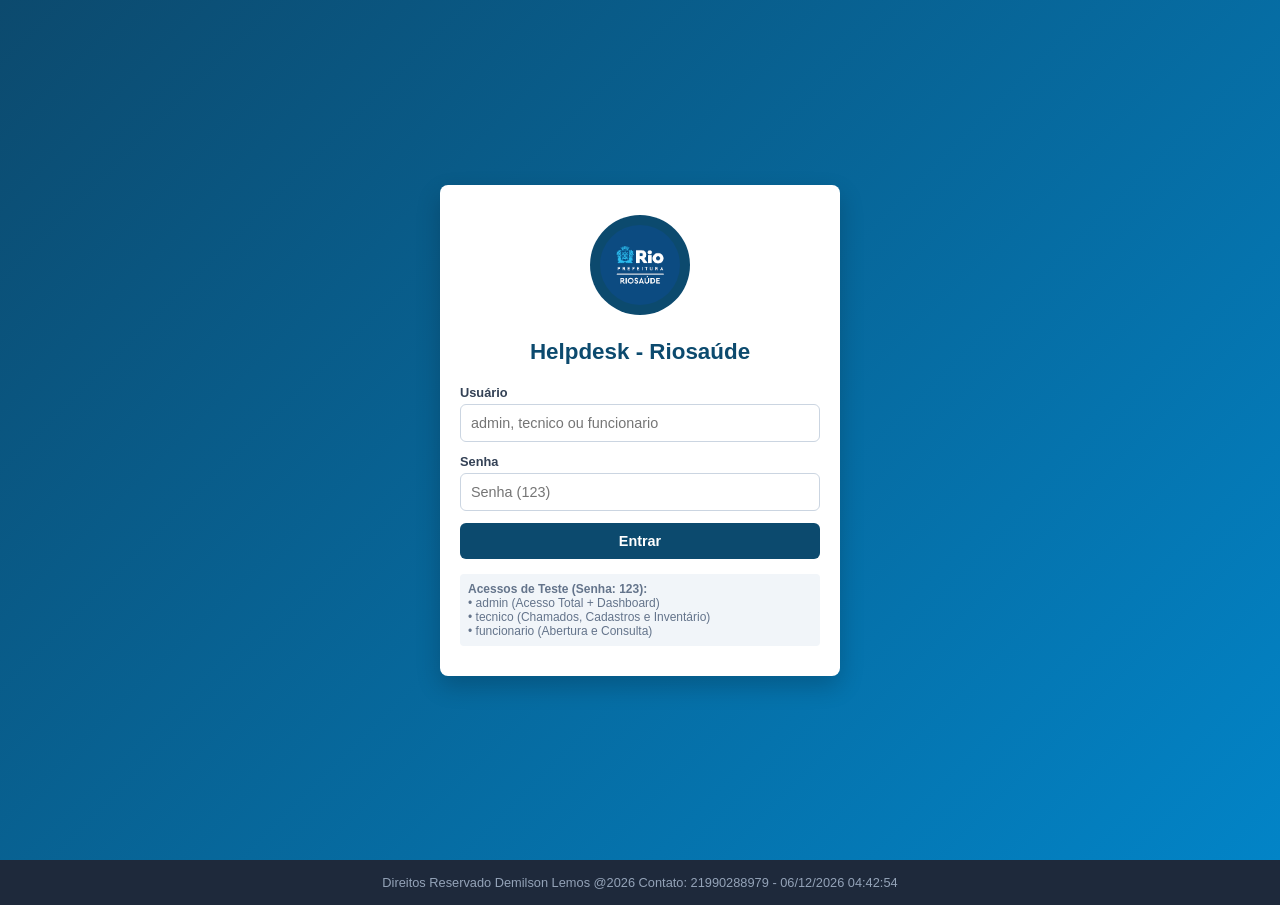
==== index.html @ 7e64a3bc "Add files via upload" ====
<!DOCTYPE html>
<html lang="pt-BR">
<head>
    <meta charset="UTF-8">
    <meta name="viewport" content="width=device-width, initial-scale=1.0">
    <title>Helpdesk - RIOSAÚDE (GLPI Style)</title>
    <style>
        :root {
            --primary-color: #0c4a6e;
            --secondary-color: #0284c7;
            --accent-color: #f0f9ff;
            --text-color: #334155;
            --border-color: #cbd5e1;
            --danger: #dc2626;
            --warning: #ea580c;
            --success: #16a34a;
        }

        * {
            box-sizing: border-box;
            margin: 0;
            padding: 0;
            font-family: 'Segoe UI', Tahoma, Geneva, Verdana, sans-serif;
        }

        body {
            background-color: #f8fafc;
            color: var(--text-color);
            display: flex;
            flex-direction: column;
            min-height: 100vh;
        }

        main {
            flex: 1;
        }

        /* Estilos da Tela de Login */
        #login-screen {
            display: flex;
            justify-content: center;
            align-items: center;
            min-height: calc(100vh - 40px);
            background: linear-gradient(135deg, #0c4a6e 0%, #0284c7 100%);
            padding: 20px;
        }

        .login-card {
            background: white;
            padding: 30px 20px;
            border-radius: 8px;
            box-shadow: 0 10px 25px rgba(0, 0, 0, 0.2);
            width: 100%;
            max-width: 400px;
            text-align: center;
        }

        .login-card img {
            width: 100px;
            height: 100px;
            object-fit: contain;
            margin-bottom: 20px;
            border-radius: 50%;
            background: #0c4a6e;
            padding: 10px;
        }

        .login-card h2 {
            margin-bottom: 20px;
            color: var(--primary-color);
            font-size: 1.4rem;
        }

        .form-group {
            margin-bottom: 12px;
            text-align: left;
        }

        .form-group label {
            display: block;
            margin-bottom: 4px;
            font-weight: 600;
            font-size: 0.8rem;
        }

        .form-group input, .form-group select, .form-group textarea {
            width: 100%;
            padding: 10px;
            border: 1px solid var(--border-color);
            border-radius: 6px;
            font-size: 0.9rem;
            background-color: #fff;
        }

        input[id*="Telefone"] {
            font-size: 0.82rem;
            letter-spacing: -0.5px;
        }

        .input-with-action {
            display: flex;
            gap: 8px;
        }

        .btn {
            background-color: var(--primary-color);
            color: white;
            border: none;
            padding: 10px 16px;
            border-radius: 6px;
            font-size: 0.9rem;
            font-weight: 600;
            cursor: pointer;
            transition: background 0.3s;
            width: 100%;
        }

        .btn:hover {
            background-color: var(--secondary-color);
        }

        .btn-scan {
            background-color: #0284c7;
            white-space: nowrap;
            width: auto;
            font-size: 0.85rem;
            padding: 8px 12px;
        }

        .credentials-hint {
            margin-top: 15px;
            font-size: 0.75rem;
            color: #64748b;
            background: #f1f5f9;
            padding: 8px;
            border-radius: 4px;
            text-align: left;
        }

        /* Layout do Sistema Interno */
        #app-screen {
            display: none;
            flex-direction: column;
            min-height: 100vh;
        }

        header {
            background-color: var(--primary-color);
            color: white;
            padding: 15px 20px;
            display: flex;
            justify-content: space-between;
            align-items: center;
            box-shadow: 0 2px 4px rgba(0,0,0,0.1);
            position: relative;
            flex-wrap: wrap;
            gap: 15px;
        }

        header .logo-area {
            display: flex;
            align-items: center;
            gap: 12px;
        }

        header img {
            width: 40px;
            height: 40px;
            border-radius: 50%;
            background: white;
            padding: 2px;
            object-fit: contain;
        }

        header h1 {
            font-size: 1.1rem;
        }

        header small {
            font-size: 0.8rem;
            color: #cbd5e1;
        }

        .header-actions {
            display: flex;
            align-items: center;
            gap: 12px;
            flex-wrap: wrap;
        }

        /* Barra de Pesquisa Superior Direita */
        .header-search-box {
            display: flex;
            align-items: center;
            background: rgba(255, 255, 255, 0.15);
            border-radius: 6px;
            padding: 3px 6px;
            border: 1px solid rgba(255, 255, 255, 0.3);
        }

        .header-search-box input {
            background: transparent;
            border: none;
            color: white;
            padding: 5px;
            font-size: 0.85rem;
            outline: none;
            width: 170px;
        }

        .header-search-box input::placeholder {
            color: #e2e8f0;
        }

        .header-search-box button {
            background: var(--secondary-color);
            border: none;
            color: white;
            padding: 5px 10px;
            border-radius: 4px;
            cursor: pointer;
            font-size: 0.85rem;
            transition: background 0.2s;
        }

        .header-search-box button:hover {
            background: #02659a;
        }

        .user-info {
            display: flex;
            align-items: center;
            gap: 12px;
            font-size: 0.9rem;
        }

        .logout-btn {
            background: #ef4444;
            color: white;
            border: none;
            padding: 8px 12px;
            border-radius: 4px;
            cursor: pointer;
            font-size: 0.85rem;
        }

        .modern-menu-toggle {
            display: none;
            background: var(--secondary-color);
            color: white;
            border: none;
            width: 42px;
            height: 42px;
            border-radius: 8px;
            font-size: 1.3rem;
            cursor: pointer;
            align-items: center;
            justify-content: center;
            box-shadow: 0 2px 5px rgba(0,0,0,0.2);
            transition: background 0.2s;
        }

        .mobile-dropdown-menu {
            display: none;
            position: absolute;
            top: 75px;
            right: 15px;
            background: white;
            width: 260px;
            border-radius: 8px;
            box-shadow: 0 5px 20px rgba(0,0,0,0.25);
            z-index: 1100;
            overflow: hidden;
            border: 1px solid var(--border-color);
        }

        .mobile-dropdown-menu button {
            width: 100%;
            text-align: left;
            background: none;
            border: none;
            padding: 14px 16px;
            font-size: 0.95rem;
            color: var(--text-color);
            border-bottom: 1px solid #f1f5f9;
            cursor: pointer;
            font-weight: 500;
        }
        .mobile-dropdown-menu button:hover {
            background-color: var(--accent-color);
            color: var(--primary-color);
        }

        @media (max-width: 900px) {
            .modern-menu-toggle {
                display: flex;
            }
            .user-info span {
                display: none;
            }
            .desktop-nav-hide {
                display: none !important;
            }
        }

        .container {
            max-width: 1200px;
            margin: 20px auto;
            padding: 0 15px;
            width: 100%;
        }

        .card {
            background: white;
            padding: 20px;
            border-radius: 8px;
            box-shadow: 0 2px 8px rgba(0,0,0,0.05);
            margin-bottom: 20px;
            border-top: 4px solid var(--secondary-color);
        }

        .card h3 {
            margin-bottom: 15px;
            color: var(--primary-color);
            font-size: 1.2rem;
        }

        .card h4 {
            font-size: 1rem;
            color: var(--primary-color);
            margin-bottom: 10px;
        }

        .dashboard-grid {
            display: grid;
            grid-template-columns: repeat(auto-fit, minmax(180px, 1fr));
            gap: 12px;
            margin-bottom: 15px;
        }

        .kpi-card {
            background: #f8fafc;
            border: 1px solid var(--border-color);
            border-radius: 8px;
            padding: 15px;
            text-align: center;
            border-left: 4px solid var(--secondary-color);
        }

        .kpi-card h5 {
            font-size: 0.75rem;
            color: #64748b;
            text-transform: uppercase;
            margin-bottom: 5px;
        }

        .kpi-card .kpi-value {
            font-size: 1.4rem;
            font-weight: bold;
            color: var(--primary-color);
        }

        .table-responsive {
            width: 100%;
            overflow-x: auto;
            margin-top: 15px;
        }

        table {
            width: 100%;
            border-collapse: collapse;
            min-width: 700px;
        }

        table th, table td {
            padding: 10px 12px;
            text-align: left;
            border-bottom: 1px solid var(--border-color);
            font-size: 0.85rem;
            vertical-align: middle;
        }

        table th {
            background-color: #f8fafc;
            color: var(--primary-color);
        }

        .badge {
            padding: 4px 8px;
            border-radius: 12px;
            font-size: 0.65rem;
            font-weight: bold;
            color: white;
            display: inline-block;
        }
        .badge-aberto { background-color: var(--danger); }
        .badge-andamento { background-color: var(--warning); }
        .badge-encerrado { background-color: var(--success); }

        footer {
            background-color: #1e293b;
            color: #94a3b8;
            text-align: center;
            padding: 15px;
            font-size: 0.8rem;
            margin-top: auto;
        }

        .grid-2 {
            display: grid;
            grid-template-columns: repeat(auto-fit, minmax(240px, 1fr));
            gap: 12px;
        }

        .grid-3 {
            display: grid;
            grid-template-columns: repeat(auto-fit, minmax(220px, 1fr));
            gap: 12px;
        }

        .inline-fields-row {
            display: grid;
            grid-template-columns: 1fr 1fr;
            gap: 10px;
        }

        .satisfaction-options button {
            background: none;
            border: 2px solid var(--border-color);
            padding: 4px 8px;
            border-radius: 4px;
            cursor: pointer;
            font-size: 1rem;
            margin-right: 4px;
            transition: all 0.2s;
        }

        .satisfaction-options button:hover {
            border-color: var(--primary-color);
            background: #f0fdf4;
        }

        /* Modais */
        #toast-modal {
            display: none;
            position: fixed;
            top: 0; left: 0; width: 100%; height: 100%;
            background: rgba(0, 0, 0, 0.5);
            z-index: 2000;
            justify-content: center;
            align-items: center;
            padding: 20px;
        }

        .toast-card {
            background: white;
            padding: 25px 20px;
            border-radius: 12px;
            box-shadow: 0 10px 30px rgba(0,0,0,0.2);
            text-align: center;
            max-width: 380px;
            width: 100%;
            border-top: 5px solid var(--success);
        }

        .toast-card h3 {
            color: var(--success);
            margin-bottom: 10px;
            font-size: 1.3rem;
        }

        .toast-card p {
            color: var(--text-color);
            font-size: 0.95rem;
            margin-bottom: 20px;
            line-height: 1.4;
        }

        #scanner-modal {
            display: none;
            position: fixed;
            top: 0; left: 0; width: 100%; height: 100%;
            background: rgba(0,0,0,0.8);
            z-index: 1000;
            justify-content: center;
            align-items: center;
            flex-direction: column;
            padding: 20px;
        }
        #scanner-modal video {
            width: 100%;
            max-width: 400px;
            border-radius: 8px;
            border: 2px solid white;
        }
    </style>
</head>
<body>

    <!-- MODAL DE MENSAGEM -->
    <div id="toast-modal">
        <div class="toast-card">
            <h3 id="toast-title">Sucesso!</h3>
            <p id="toast-message">Operação realizada com êxito no sistema.</p>
            <button type="button" class="btn" onclick="fecharToast()">Continuar</button>
        </div>
    </div>

    <!-- MODAL DE SCANNER DE CÂMERA -->
    <div id="scanner-modal">
        <div style="background: white; padding: 20px; border-radius: 8px; text-align: center; max-width: 450px; width: 100%;">
            <h3>Leitor de Código de Barras</h3>
            <p style="font-size: 0.85rem; color: #64748b; margin-bottom: 15px;">Aponte a câmera para o código do Patrimônio ou Serial</p>
            <video id="video-scanner" autoplay playsinline></video>
            <div style="margin-top: 15px;">
                <button type="button" class="btn" style="background: #ef4444;" onclick="fecharScanner()">Fechar Câmera</button>
            </div>
        </div>
    </div>

    <!-- TELA DE LOGIN -->
    <main>
        <div id="login-screen">
            <div class="login-card">
                <img src="RIOSAUDE.png" alt="Logo Riosaúde" onerror="this.src='https://via.placeholder.com/120?text=RIOSAUDE'">
                <h2>Helpdesk - Riosaúde</h2>
                <form id="loginForm" onsubmit="realizarLogin(event)">
                    <div class="form-group">
                        <label for="usuario">Usuário</label>
                        <input type="text" id="usuario" required placeholder="admin, tecnico ou funcionario">
                    </div>
                    <div class="form-group">
                        <label for="senha">Senha</label>
                        <input type="password" id="senha" required placeholder="Senha (123)">
                    </div>
                    <button type="submit" class="btn" style="width: 100%;">Entrar</button>
                    <div class="credentials-hint">
                        <strong>Acessos de Teste (Senha: 123):</strong><br>
                        • <code>admin</code> (Acesso Total + Dashboard)<br>
                        • <code>tecnico</code> (Chamados, Cadastros e Inventário)<br>
                        • <code>funcionario</code> (Abertura e Consulta)
                    </div>
                </form>
            </div>
        </div>

        <!-- TELA DO SISTEMA INTERNO -->
        <div id="app-screen">
            <header>
                <div class="logo-area">
                    <img src="RIOSAUDE.png" alt="Logo" onerror="this.src='https://via.placeholder.com/45?text=RS'">
                    <div>
                        <h1>Helpdesk Hospitalar</h1>
                        <small>Riosaúde - Gestão de Atendimento</small>
                    </div>
                </div>
                <div class="header-actions">
                    <!-- CAMPO DE PESQUISA GLOBAL (LUPA) -->
                    <div class="header-search-box">
                        <input type="text" id="globalSearchInput" placeholder="Nome ou Nº Chamado..." onkeydown="if(event.key === 'Enter') executarBuscaGlobal()">
                        <button type="button" onclick="executarBuscaGlobal()" title="Pesquisar Chamado">🔍</button>
                    </div>

                    <div class="user-info">
                        <span id="user-display">Perfil: Admin</span>
                        <button class="logout-btn" onclick="realizarLogout()">Sair</button>
                    </div>
                    <button class="modern-menu-toggle" id="btnMenuMobile" onclick="toggleMenuMobile()" title="Menu de Navegação">
                        ☰
                    </button>
                    <div id="dropdownMenuMobile" class="mobile-dropdown-menu">
                        <!-- Preenchido dinamicamente via JS -->
                    </div>
                </div>
            </header>

            <div class="container">
                
                <!-- DASHBOARD ADMINISTRATIVO -->
                <div id="panel-admin" class="panel-section card" style="display:none;">
                    <h3>Dashboard Administrativo - Visão Global</h3>
                    <div class="dashboard-grid">
                        <div class="kpi-card">
                            <h5>Funcionários</h5>
                            <div class="kpi-value" id="kpi-total-funcionarios">0</div>
                        </div>
                        <div class="kpi-card">
                            <h5>Total Unidades</h5>
                            <div class="kpi-value" id="kpi-total-unidades">0</div>
                        </div>
                        <div class="kpi-card" style="border-left-color: var(--danger);">
                            <h5>Abertos</h5>
                            <div class="kpi-value" id="kpi-chamados-abertos">0</div>
                        </div>
                        <div class="kpi-card" style="border-left-color: var(--warning);">
                            <h5>Em Andamento</h5>
                            <div class="kpi-value" id="kpi-chamados-andamento">0</div>
                        </div>
                        <div class="kpi-card" style="border-left-color: var(--success);">
                            <h5>Fechados</h5>
                            <div class="kpi-value" id="kpi-chamados-fechados">0</div>
                        </div>
                        <div class="kpi-card" style="border-left-color: #8b5cf6;">
                            <h5>Satisfação (😊 / 😞)</h5>
                            <div class="kpi-value" id="kpi-satisfacao">0%</div>
                        </div>
                    </div>
                </div>

                <!-- PAINEL TÉCNICO -->
                <div id="panel-tecnico" class="panel-section card" style="display:none;">
                    <h3>Painel Técnico - Unidades de Saúde</h3>
                    <p>Gerencie chamados de suporte técnico, cadastros de funcionários e o inventário de equipamentos.</p>
                </div>

                <!-- PAINEL FUNCIONÁRIO -->
                <div id="panel-funcionario" class="panel-section card" style="display:none;">
                    <h3>Área do Funcionário</h3>
                    <p>Abra chamados para suporte em sua unidade e acompanhe o status em tempo real.</p>
                </div>

                <!-- MÓDULO: CADASTRO DE INVENTÁRIO -->
                <div id="modulo-inventario" class="card">
                    <h3>Cadastro de Inventário de Equipamentos</h3>
                    <form id="formInventario" onsubmit="cadastrarInventario(event)">
                        <div class="grid-3">
                            <div class="form-group">
                                <label>Tipo de Equipamento</label>
                                <select id="invEquipamento" onchange="atualizarMarcas()" required>
                                    <option value="">Selecione...</option>
                                    <option value="Desktop">Desktop</option>
                                    <option value="Notebook">Notebook</option>
                                    <option value="Impressora">Impressora</option>
                                    <option value="Monitor">Monitor</option>
                                    <option value="Teclado">Teclado</option>
                                    <option value="Mouse">Mouse</option>
                                </select>
                            </div>
                            <div class="form-group">
                                <label>Marca</label>
                                <select id="invMarca" required>
                                    <option value="">Selecione primeiro</option>
                                </select>
                            </div>
                            <div class="form-group">
                                <label>Setor</label>
                                <select id="invSetor" required>
                                    <option value="">Setor</option>
                                    <option value="Recepção da Emergência">Recepção Emergência</option>
                                    <option value="NIR">NIR</option>
                                    <option value="Diretoria">Diretoria</option>
                                    <option value="Cegonha">Cegonha</option>
                                    <option value="Medicação">Medicação</option>
                                    <option value="Sala Médica 1">Sala Médica 1</option>
                                    <option value="Sala Médica 2">Sala Médica 2</option>
                                    <option value="Obstétrica">Obstétrica</option>
                                    <option value="Acalanto">Acalanto</option>
                                    <option value="Enfermagem">Enfermagem</option>
                                    <option value="Expurgo">Expurgo</option>
                                    <option value="Segurança">Segurança</option>
                                    <option value="Ambulatório">Ambulatório</option>
                                </select>
                            </div>
                        </div>
                        <div class="grid-3">
                            <div class="form-group">
                                <label>Nº Patrimônio (Máx. 4)</label>
                                <div class="input-with-action">
                                    <input type="text" id="invPatrimonio" maxlength="4" required placeholder="Ex: A123">
                                    <button type="button" class="btn btn-scan" onclick="iniciarScanner('invPatrimonio')" title="Câmera">📷 Câmera</button>
                                </div>
                            </div>
                            <div class="form-group">
                                <label>Nº Serial (Máx. 5)</label>
                                <div class="input-with-action">
                                    <input type="text" id="invSerial" maxlength="5" required placeholder="Ex: B7890">
                                    <button type="button" class="btn btn-scan" onclick="iniciarScanner('invSerial')" title="Câmera">📷 Câmera</button>
                                </div>
                            </div>
                            <div class="inline-fields-row">
                                <div class="form-group">
                                    <label>Responsável</label>
                                    <input type="text" id="invResponsavel" required placeholder="Nome">
                                </div>
                                <div class="form-group">
                                    <label>Telefone</label>
                                    <input type="text" id="invTelefone" required placeholder="(21) 99999-9999">
                                </div>
                            </div>
                        </div>
                        <button type="submit" class="btn" style="width: auto; padding: 10px 20px; margin-top: 5px;">Cadastrar no Inventário</button>
                    </form>
                    <div class="table-responsive">
                        <h4 style="margin-top: 15px;">Equipamentos no Inventário</h4>
                        <table id="tabelaInventario">
                            <thead>
                                <tr>
                                    <th>Patrimônio</th>
                                    <th>Serial</th>
                                    <th>Equipamento</th>
                                    <th>Marca</th>
                                    <th>Setor</th>
                                    <th>Responsável</th>
                                    <th>Telefone</th>
                                </tr>
                            </thead>
                            <tbody>
                                <!-- Dinâmico -->
                            </tbody>
                        </table>
                    </div>
                </div>

                <!-- MÓDULO: CADASTRO DE FUNCIONÁRIOS -->
                <div id="modulo-cadastro" class="card">
                    <h3>Cadastro de Funcionários / Colaboradores</h3>
                    <form id="formFuncionario" onsubmit="cadastrarFuncionario(event)">
                        <div class="grid-3">
                            <div class="form-group">
                                <label>Nome Completo</label>
                                <input type="text" id="funcNome" required placeholder="Ex: Dr. Carlos Silva">
                            </div>
                            <div class="form-group">
                                <label>Unidade de Saúde</label>
                                <select id="funcUnidade" required>
                                    <option value="">Selecione...</option>
                                    <optgroup label="Hospitais Municipais (HM)">
                                        <option value="HM Souza Aguiar">HM Souza Aguiar</option>
                                        <option value="HM Salgado Filho">HM Salgado Filho</option>
                                        <option value="HM Miguel Couto">HM Miguel Couto</option>
                                        <option value="HM Lourenço Jorge">HM Lourenço Jorge</option>
                                        <option value="HM Pedro II">HM Pedro II</option>
                                        <option value="HM Evandro Freire">HM Evandro Freire</option>
                                        <option value="HM Albert Schweitzer">HM Albert Schweitzer</option>
                                        <option value="HM Rocha Faria">HM Rocha Faria</option>
                                        <option value="HM Rocha Maia">HM Rocha Maia</option>
                                        <option value="HM Francisco da Silva Telles">HM Francisco da Silva Telles</option>
                                    </optgroup>
                                    <optgroup label="Hospitais Estaduais / Federais (HE)">
                                        <option value="HE Getúlio Vargas">HE Getúlio Vargas</option>
                                        <option value="HE Carlos Chagas">HE Carlos Chagas</option>
                                        <option value="HE Anchieta">HE Anchieta</option>
                                    </optgroup>
                                    <optgroup label="Maternidades">
                                        <option value="HM Leila Diniz">HM Leila Diniz</option>
                                        <option value="H Maternidade Herculano Pinheiro">HM Herculano Pinheiro</option>
                                        <option value="H Maternidade Fernando Magalhães">HM Fernando Magalhães</option>
                                        <option value="H Maternidade Alexander Fleming">HM Alexander Fleming</option>
                                        <option value="H Maternidade Carmela Dutra">HM Carmela Dutra</option>
                                        <option value="H Maternidade Maria Amélia">HM Maria Amélia</option>
                                        <option value="Maternidade Municipal Rocha Faria">Mat. Mun. Rocha Faria</option>
                                        <option value="Maternidade Municipal Pedro II">Mat. Mun. Pedro II</option>
                                        <option value="Maternidade Municipal Lourenço Jorge">Mat. Mun. Lourenço Jorge</option>
                                        <option value="Maternidade Municipal Albert Schweitzer">Mat. Mun. Albert Schweitzer</option>
                                        <option value="Maternidade Municipal Ilha do Governador">Mat. Mun. Ilha do Gov.</option>
                                        <option value="H Maternidade Bangu">HM Bangu</option>
                                        <option value="Casa de Parto David Capistrano">CP David Capistrano</option>
                                    </optgroup>
                                    <optgroup label="UPAs 24h">
                                        <option value="UPA Rocinha">UPA Rocinha</option>
                                        <option value="UPA Alemão">UPA Alemão</option>
                                        <option value="UPA Manguinhos">UPA Manguinhos</option>
                                        <option value="UPA Del Castilho / Inhaúma">UPA Del Castilho</option>
                                        <option value="UPA Engenho de Dentro">UPA Eng. de Dentro</option>
                                        <option value="UPA Madureira">UPA Madureira</option>
                                        <option value="UPA Costa Barros">UPA Costa Barros</option>
                                        <option value="UPA Rocha Miranda">UPA Rocha Miranda</option>
                                        <option value="UPA Cidade de Deus">UPA Cidade de Deus</option>
                                        <option value="UPA Vila Kennedy">UPA Vila Kennedy</option>
                                        <option value="UPA Senador Camará">UPA Senador Camará</option>
                                        <option value="UPA Magalhães Bastos">UPA Magalhães Bastos</option>
                                        <option value="UPA Sepetiba">UPA Sepetiba</option>
                                        <option value="UPA Santa Cruz (João XXIII)">UPA Santa Cruz</option>
                                        <option value="UPA Paciência">UPA Paciência</option>
                                        <option value="UPA Bangu (Estadual)">UPA Bangu (Est.)</option>
                                        <option value="UPA Botafogo (Estadual)">UPA Botafogo (Est.)</option>
                                        <option value="UPA Campo Grande (Estadual)">UPA Campo Grande (Est.)</option>
                                        <option value="UPA Copacabana (Estadual)">UPA Copacabana (Est.)</option>
                                        <option value="UPA Engenho Novo (Estadual)">UPA Engenho Novo (Est.)</option>
                                        <option value="UPA Ilha do Governador (Estadual)">UPA Ilha do Gov. (Est.)</option>
                                        <option value="UPA Irajá (Estadual)">UPA Irajá (Est.)</option>
                                        <option value="UPA Jacarepaguá (Estadual)">UPA Jacarepaguá (Est.)</option>
                                        <option value="UPA Maré / Vila do João">UPA Maré</option>
                                        <option value="UPA Marechal Hermes">UPA Mal. Hermes</option>
                                        <option value="UPA Penha">UPA Penha</option>
                                        <option value="UPA Realengo">UPA Realengo</option>
                                        <option value="UPA Ricardo de Albuquerque">UPA Ricardo de Albuq.</option>
                                        <option value="UPA Tijuca">UPA Tijuca</option>
                                    </optgroup>
                                </select>
                            </div>
                            <div class="form-group">
                                <label>Setor</label>
                                <select id="funcSetor" required>
                                    <option value="">Setor</option>
                                    <option value="Recepção da Emergência">Recepção Emergência</option>
                                    <option value="NIR">NIR</option>
                                    <option value="Diretoria">Diretoria</option>
                                    <option value="Cegonha">Cegonha</option>
                                    <option value="Medicação">Medicação</option>
                                    <option value="Sala Médica 1">Sala Médica 1</option>
                                    <option value="Sala Médica 2">Sala Médica 2</option>
                                    <option value="Obstétrica">Obstétrica</option>
                                    <option value="Acalanto">Acalanto</option>
                                    <option value="Enfermagem">Enfermagem</option>
                                    <option value="Expurgo">Expurgo</option>
                                    <option value="Segurança">Segurança</option>
                                    <option value="Ambulatório">Ambulatório</option>
                                </select>
                            </div>
                        </div>
                        <div class="grid-2">
                            <div class="form-group">
                                <label>Telefone</label>
                                <input type="text" id="funcTelefone" required placeholder="(21) 99999-9999">
                            </div>
                        </div>
                        <button type="submit" class="btn" style="width: auto; padding: 10px 20px; margin-top: 5px;">Cadastrar Funcionário</button>
                    </form>
                    <div class="table-responsive">
                        <h4 style="margin-top: 15px;">Funcionários Cadastrados</h4>
                        <table id="tabelaFuncionarios">
                            <thead>
                                <tr>
                                    <th>Nome</th>
                                    <th>Unidade</th>
                                    <th>Setor</th>
                                    <th>Telefone</th>
                                </tr>
                            </thead>
                            <tbody>
                                <!-- Dinâmico -->
                            </tbody>
                        </table>
                    </div>
                </div>

                <!-- MÓDULO: ABERTURA DE CHAMADOS (FORMULÁRIO DO FUNCIONÁRIO) -->
                <div id="modulo-abertura" class="card">
                    <h3 id="titulo-form-chamado">Abrir Novo Chamado de Suporte</h3>
                    <form id="formChamado" onsubmit="salvarChamadoOuSolucao(event)">
                        <input type="hidden" id="chamadoEditId" value="">
                        <div class="grid-3">
                            <div class="form-group">
                                <label>Nome do Solicitante</label>
                                <input type="text" id="chamadoNome" required placeholder="Nome completo cadastrado">
                            </div>
                            <div class="form-group">
                                <label>Setor</label>
                                <select id="chamadoSetor" required>
                                    <option value="">Setor</option>
                                    <option value="Recepção da Emergência">Recepção Emergência</option>
                                    <option value="NIR">NIR</option>
                                    <option value="Diretoria">Diretoria</option>
                                    <option value="Cegonha">Cegonha</option>
                                    <option value="Medicação">Medicação</option>
                                    <option value="Sala Médica 1">Sala Médica 1</option>
                                    <option value="Sala Médica 2">Sala Médica 2</option>
                                    <option value="Obstétrica">Obstétrica</option>
                                    <option value="Acalanto">Acalanto</option>
                                    <option value="Enfermagem">Enfermagem</option>
                                    <option value="Expurgo">Expurgo</option>
                                    <option value="Segurança">Segurança</option>
                                    <option value="Ambulatório">Ambulatório</option>
                                </select>
                            </div>
                            <div class="inline-fields-row">
                                <div class="form-group">
                                    <label>Unidade</label>
                                    <select id="chamadoUnidade" required>
                                        <option value="">Selecione...</option>
                                        <optgroup label="Hospitais Municipais (HM)">
                                            <option value="HM Souza Aguiar">HM Souza Aguiar</option>
                                            <option value="HM Salgado Filho">HM Salgado Filho</option>
                                            <option value="HM Miguel Couto">HM Miguel Couto</option>
                                            <option value="HM Lourenço Jorge">HM Lourenço Jorge</option>
                                            <option value="HM Pedro II">HM Pedro II</option>
                                            <option value="HM Evandro Freire">HM Evandro Freire</option>
                                            <option value="HM Albert Schweitzer">HM Albert Schweitzer</option>
                                            <option value="HM Rocha Faria">HM Rocha Faria</option>
                                            <option value="HM Rocha Maia">HM Rocha Maia</option>
                                            <option value="HM Francisco da Silva Telles">HM Francisco da Silva Telles</option>
                                        </optgroup>
                                        <optgroup label="Hospitais Estaduais / Federais (HE)">
                                            <option value="HE Getúlio Vargas">HE Getúlio Vargas</option>
                                            <option value="HE Carlos Chagas">HE Carlos Chagas</option>
                                            <option value="HE Anchieta">HE Anchieta</option>
                                        </optgroup>
                                        <optgroup label="Maternidades">
                                            <option value="HM Leila Diniz">HM Leila Diniz</option>
                                            <option value="H Maternidade Herculano Pinheiro">HM Herculano Pinheiro</option>
                                            <option value="H Maternidade Fernando Magalhães">HM Fernando Magalhães</option>
                                            <option value="H Maternidade Alexander Fleming">HM Alexander Fleming</option>
                                            <option value="H Maternidade Carmela Dutra">HM Carmela Dutra</option>
                                            <option value="H Maternidade Maria Amélia">HM Maria Amélia</option>
                                            <option value="Maternidade Municipal Rocha Faria">Mat. Mun. Rocha Faria</option>
                                            <option value="Maternidade Municipal Pedro II">Mat. Mun. Pedro II</option>
                                            <option value="Maternidade Municipal Lourenço Jorge">Mat. Mun. Lourenço Jorge</option>
                                            <option value="Maternidade Municipal Albert Schweitzer">Mat. Mun. Albert Schweitzer</option>
                                            <option value="Maternidade Municipal Ilha do Governador">Mat. Mun. Ilha do Gov.</option>
                                            <option value="H Maternidade Bangu">HM Bangu</option>
                                            <option value="Casa de Parto David Capistrano">CP David Capistrano</option>
                                        </optgroup>
                                        <optgroup label="UPAs 24h">
                                            <option value="UPA Rocinha">UPA Rocinha</option>
                                            <option value="UPA Alemão">UPA Alemão</option>
                                            <option value="UPA Manguinhos">UPA Manguinhos</option>
                                            <option value="UPA Del Castilho / Inhaúma">UPA Del Castilho</option>
                                            <option value="UPA Engenho de Dentro">UPA Eng. de Dentro</option>
                                            <option value="UPA Madureira">UPA Madureira</option>
                                            <option value="UPA Costa Barros">UPA Costa Barros</option>
                                            <option value="UPA Rocha Miranda">UPA Rocha Miranda</option>
                                            <option value="UPA Cidade de Deus">UPA Cidade de Deus</option>
                                            <option value="UPA Vila Kennedy">UPA Vila Kennedy</option>
                                            <option value="UPA Senador Camará">UPA Senador Camará</option>
                                            <option value="UPA Magalhães Bastos">UPA Magalhães Bastos</option>
                                            <option value="UPA Sepetiba">UPA Sepetiba</option>
                                            <option value="UPA Santa Cruz (João XXIII)">UPA Santa Cruz</option>
                                            <option value="UPA Paciência">UPA Paciência</option>
                                            <option value="UPA Bangu (Estadual)">UPA Bangu (Est.)</option>
                                            <option value="UPA Botafogo (Estadual)">UPA Botafogo (Est.)</option>
                                            <option value="UPA Campo Grande (Estadual)">UPA Campo Grande (Est.)</option>
                                            <option value="UPA Copacabana (Estadual)">UPA Copacabana (Est.)</option>
                                            <option value="UPA Engenho Novo (Estadual)">UPA Engenho Novo (Est.)</option>
                                            <option value="UPA Ilha do Governador (Estadual)">UPA Ilha do Gov. (Est.)</option>
                                            <option value="UPA Irajá (Estadual)">UPA Irajá (Est.)</option>
                                            <option value="UPA Jacarepaguá (Estadual)">UPA Jacarepaguá (Est.)</option>
                                            <option value="UPA Maré / Vila do João">UPA Maré</option>
                                            <option value="UPA Marechal Hermes">UPA Mal. Hermes</option>
                                            <option value="UPA Penha">UPA Penha</option>
                                            <option value="UPA Realengo">UPA Realengo</option>
                                            <option value="UPA Ricardo de Albuquerque">UPA Ricardo de Albuq.</option>
                                            <option value="UPA Tijuca">UPA Tijuca</option>
                                        </optgroup>
                                    </select>
                                </div>
                                <div class="form-group">
                                    <label>Telefone</label>
                                    <input type="text" id="chamadoTelefone" required placeholder="(21) 99999-9999">
                                </div>
                            </div>
                        </div>
                        <div class="grid-2" style="margin-top: 10px;">
                            <div class="form-group">
                                <label>Categoria do Problema</label>
                                <select id="chamadoCategoria" required>
                                    <option value="Prontuário Eletrônico / Sistema">Prontuário Eletrônico / Sistema</option>
                                    <option value="Equipamento Médico / Hardware">Equipamento Médico / Hardware</option>
                                    <option value="Rede / Internet">Rede / Internet</option>
                                    <option value="Manutenção Predial">Manutenção Predial</option>
                                </select>
                            </div>
                        </div>
                        <div class="form-group">
                            <label>Descrição do Ocorrido (Selecione ou Digite)</label>
                            <select id="selectDescricaoCombo" onchange="tratarSelecaoDescricao(this.value)" required style="margin-bottom: 8px;">
                                <option value="">Selecione uma descrição padrão...</option>
                                <option value="Erro ao salvar triagem obstétrica no sistema.">Erro ao salvar triagem obstétrica</option>
                                <option value="Queda de conexão recorrente no posto de atendimento.">Queda de conexão recorrente</option>
                                <option value="Manutenção preventiva ou corretiva em monitor / hardware.">Manutenção em monitor / hardware</option>
                                <option value="Sistema de prontuário eletrônico lento ou travando.">Prontuário travando / lento</option>
                                <option value="Impressora sem comunicar ou com erro de spooler.">Impressora sem comunicar</option>
                                <option value="outro">Outro (Digitar manualmente...)</option>
                            </select>
                            <textarea id="chamadoDescricao" rows="3" placeholder="Descreva o problema ocorrido..." style="display:none;"></textarea>
                        </div>

                        <!-- CAMPO DE SOLUÇÃO -->
                        <div class="form-group" id="bloco-solucao-container" style="display:none; margin-top: 15px; border-top: 2px dashed var(--border-color); padding-top: 15px;">
                            <label style="color: var(--success); font-weight: bold;">Solução Aplicada / Descrição do Atendimento</label>
                            <select id="selectSolucaoCombo" onchange="tratarSelecaoSolucao(this.value)" style="margin-bottom: 8px;">
                                <option value="">Selecione uma solução padrão...</option>
                                <option value="Substituição do cabo de força danificado e reconfiguração de IP.">Substituição de cabo / Reconfiguração de IP</option>
                                <option value="Reinicialização do sistema e limpeza de cache do navegador.">Reinicialização e limpeza de cache</option>
                                <option value="Troca de equipamento (hardware) defeituoso por um novo.">Troca de equipamento defeituoso</option>
                                <option value="Reconexão de cabo de rede e verificação da porta do switch.">Reconexão de rede / Switch</option>
                                <option value="outro">Outro (Digitar manualmente...)</option>
                            </select>
                            <textarea id="textoSolucao" rows="3" placeholder="Descreva detalhadamente o que foi feito..." style="display:none;"></textarea>
                        </div>

                        <div style="display: flex; gap: 10px; margin-top: 10px;">
                            <button type="submit" id="btn-submit-chamado" class="btn" style="width: auto; padding: 10px 20px;">Enviar Chamado</button>
                            <button type="button" id="btn-cancelar-edicao" class="btn" style="width: auto; padding: 10px 20px; background: #64748b; display:none;" onclick="cancelarEdicaoOuEncerramento()">Cancelar</button>
                        </div>
                    </form>
                </div>

                <!-- MÓDULO: LISTAGEM E ACOMPANHAMENTO DE CHAMADOS -->
                <div class="card">
                    <div style="display: flex; justify-content: space-between; align-items: center; flex-wrap: wrap; gap: 10px;">
                        <h3 style="margin-bottom: 0;">Acompanhamento de Chamados</h3>
                        <button type="button" id="btn-limpar-busca" class="btn" style="width: auto; padding: 5px 12px; font-size: 0.8rem; background: #64748b; display: none;" onclick="limparBuscaGlobal()">Mostrar Todos</button>
                    </div>
                    <div class="table-responsive">
                        <table id="tabelaChamados">
                            <thead>
                                <tr>
                                    <th>ID</th>
                                    <th>Solicitante</th>
                                    <th>Setor</th>
                                    <th>Telefone</th>
                                    <th>Unidade</th>
                                    <th>Categoria</th>
                                    <th>Descrição / Solução</th>
                                    <th>Status</th>
                                    <th>Ações / Satisfação</th>
                                </tr>
                            </thead>
                            <tbody>
                                <!-- Dinâmico -->
                            </tbody>
                        </table>
                    </div>
                </div>

            </div>
        </div>
    </main>

    <!-- RODAPÉ -->
    <footer>
        Direitos Reservado Demilson Lemos @2026 Contato: 21990288979 - <span id="live-datetime"></span>
    </footer>

    <script>
        let currentUser = null;
        let targetInputId = null;
        let mediaStream = null;
        let termoBuscaGlobal = "";

        let chamados = [
            { id: 1, nome: "Enfermeira Ana Paula", setor: "Enfermagem", telefone: "(21) 97777-1111", unidade: "HM Carmela Dutra", categoria: "Prontuário Eletrônico", descricao: "Erro ao salvar triagem obstétrica.", status: "aberto", solucao: "", avaliacao: null },
            { id: 2, nome: "Dr. Roberto Mendes", setor: "Recepção da Emergência", telefone: "(21) 96666-2222", unidade: "HM Souza Aguiar", categoria: "Rede / Internet", descricao: "Queda de conexão recorrente no posto.", status: "andamento", solucao: "", avaliacao: null },
            { id: 3, nome: "Carlos Alberto", setor: "Diretoria", telefone: "(21) 98888-3333", unidade: "HM Miguel Couto", categoria: "Equipamento Médico", descricao: "Manutenção preventiva em monitor.", status: "encerrado", solucao: "Substituição do cabo de força danificado e reconfiguração de IP.", avaliacao: "feliz" }
        ];
        let funcionarios = [
            { nome: "Enfermeira Ana Paula", unidade: "HM Carmela Dutra", setor: "Enfermagem", telefone: "(21) 97777-1111" },
            { nome: "Dr. Roberto Mendes", unidade: "HM Souza Aguiar", setor: "Recepção da Emergência", telefone: "(21) 96666-2222" },
            { nome: "Carlos Alberto", unidade: "HM Miguel Couto", setor: "Diretoria", telefone: "(21) 98888-3333" }
        ];
        let inventario = [
            { patrimonio: "P01", serial: "S1234", equipamento: "Desktop", marca: "Dell", setor: "Recepção da Emergência", responsavel: "Carlos Alberto", telefone: "(21) 98888-1111" }
        ];

        const marcasGerais = ["Dell", "Positivo", "Daten", "Lenovo", "LG", "AOC", "Philips", "Samsung", "TCE", "Panasonic", "Sony", "Vizzion", "Itautec", "Outros"];
        const marcasImpressora = ["Brother", "HP", "Lexmark", "Pantum", "Xerox", "Okidata", "Outros"];

        function atualizarRelogio() {
            const agora = new Date();
            const dia = String(agora.getDate()).padStart(2, '0');
            const mes = String(agora.getMonth() + 1).padStart(2, '0');
            const ano = agora.getFullYear();
            const horas = String(agora.getHours()).padStart(2, '0');
            const minutos = String(agora.getMinutes()).padStart(2, '0');
            const segundos = String(agora.getSeconds()).padStart(2, '0');
            document.getElementById('live-datetime').innerText = `${dia}/${mes}/${ano} ${horas}:${minutos}:${segundos}`;
        }
        setInterval(atualizarRelogio, 1000);
        atualizarRelogio();

        function mostrarToast(titulo, mensagem) {
            document.getElementById('toast-title').innerText = titulo;
            document.getElementById('toast-message').innerText = mensagem;
            document.getElementById('toast-modal').style.display = 'flex';
        }

        function fecharToast() {
            document.getElementById('toast-modal').style.display = 'none';
        }

        function toggleMenuMobile() {
            const dropdown = document.getElementById('dropdownMenuMobile');
            dropdown.style.display = (dropdown.style.display === 'block') ? 'none' : 'block';
        }

        window.addEventListener('click', function(e) {
            const dropdown = document.getElementById('dropdownMenuMobile');
            const btnMenu = document.getElementById('btnMenuMobile');
            if (dropdown && btnMenu && !dropdown.contains(e.target) && !btnMenu.contains(e.target)) {
                dropdown.style.display = 'none';
            }
        });

        function construirMenuMobileDropdown() {
            const dropdown = document.getElementById('dropdownMenuMobile');
            dropdown.innerHTML = '';

            let itens = [];
            if (currentUser === 'admin') {
                itens = [
                    { texto: '📋 Dashboard Administrativo', acao: () => rolarParaSecao('panel-admin') },
                    { texto: '💻 Cadastrar Inventário', acao: () => rolarParaSecao('modulo-inventario') },
                    { texto: '👥 Cadastrar Funcionário', acao: () => rolarParaSecao('modulo-cadastro') },
                    { texto: '🛠️ Abrir Novo Chamado', acao: () => rolarParaSecao('modulo-abertura') }
                ];
            } else if (currentUser === 'tecnico') {
                itens = [
                    { texto: '📋 Painel Técnico', acao: () => rolarParaSecao('panel-tecnico') },
                    { texto: '💻 Cadastrar Inventário', acao: () => rolarParaSecao('modulo-inventario') },
                    { texto: '👥 Cadastrar Funcionário', acao: () => rolarParaSecao('modulo-cadastro') },
                    { texto: '🛠️ Abrir Novo Chamado', acao: () => rolarParaSecao('modulo-abertura') }
                ];
            } else {
                itens = [
                    { texto: '👤 Área do Funcionário', acao: () => rolarParaSecao('panel-funcionario') },
                    { texto: '🛠️ Abrir Novo Chamado', acao: () => rolarParaSecao('modulo-abertura') }
                ];
            }

            itens.forEach(item => {
                const btn = document.createElement('button');
                btn.type = 'button';
                btn.innerText = item.texto;
                btn.onclick = () => {
                    item.acao();
                    dropdown.style.display = 'none';
                };
                dropdown.appendChild(btn);
            });
        }

        function rolarParaSecao(id) {
            const el = document.getElementById(id);
            if (el) el.scrollIntoView({ behavior: 'smooth' });
        }

        function executarBuscaGlobal() {
            const val = document.getElementById('globalSearchInput').value.trim();
            termoBuscaGlobal = val;
            document.getElementById('btn-limpar-busca').style.display = val ? 'inline-block' : 'none';
            renderizarTabelas();
            rolarParaSecao('tabelaChamados');
        }

        function limparBuscaGlobal() {
            document.getElementById('globalSearchInput').value = '';
            termoBuscaGlobal = '';
            document.getElementById('btn-limpar-busca').style.display = 'none';
            renderizarTabelas();
        }

        function tratarSelecaoDescricao(valor) {
            const txtArea = document.getElementById('chamadoDescricao');
            if (valor === 'outro') {
                txtArea.style.display = 'block';
                txtArea.value = '';
                txtArea.required = true;
            } else {
                txtArea.style.display = 'none';
                txtArea.value = valor;
                txtArea.required = false;
            }
        }

        function tratarSelecaoSolucao(valor) {
            const txtArea = document.getElementById('textoSolucao');
            if (valor === 'outro') {
                txtArea.style.display = 'block';
                txtArea.value = '';
                txtArea.required = true;
            } else {
                txtArea.style.display = 'none';
                txtArea.value = valor;
                txtArea.required = false;
            }
        }

        function realizarLogin(event) {
            event.preventDefault();
            const usuarioInput = document.getElementById('usuario').value.trim().toLowerCase();
            const senhaInput = document.getElementById('senha').value;

            if (senhaInput !== '123') {
                mostrarToast('Atenção', 'Senha incorreta! Use a senha padrão: 123');
                return;
            }

            if (usuarioInput === 'admin' || usuarioInput === 'tecnico' || usuarioInput === 'funcionario') {
                currentUser = usuarioInput;
                document.getElementById('login-screen').style.display = 'none';
                document.getElementById('app-screen').style.display = 'flex';
                
                aplicarPermissoesPerfil();
                construirMenuMobileDropdown();
                renderizarTabelas();
                mostrarToast('Bem-vindo!', `Sessão iniciada como ${currentUser.toUpperCase()}`);
            } else {
                mostrarToast('Erro de Login', 'Usuário não reconhecido. Use: admin, tecnico ou funcionario');
            }
        }

        function realizarLogout() {
            currentUser = null;
            document.getElementById('app-screen').style.display = 'none';
            document.getElementById('login-screen').style.display = 'flex';
            document.getElementById('loginForm').reset();
            limparBuscaGlobal();
            cancelarEdicaoOuEncerramento();
            fecharScanner();
        }

        function aplicarPermissoesPerfil() {
            document.getElementById('panel-admin').style.display = (currentUser === 'admin') ? 'block' : 'none';
            document.getElementById('panel-tecnico').style.display = (currentUser === 'tecnico') ? 'block' : 'none';
            document.getElementById('panel-funcionario').style.display = (currentUser === 'funcionario') ? 'block' : 'none';

            const modInv = document.getElementById('modulo-inventario');
            const modCad = document.getElementById('modulo-cadastro');

            if (currentUser === 'funcionario') {
                modInv.style.display = 'none';
                modCad.style.display = 'none';
            } else {
                modInv.style.display = 'block';
                modCad.style.display = 'block';
            }

            let nomePerfil = 'Admin';
            if (currentUser === 'tecnico') nomePerfil = 'Técnico';
            if (currentUser === 'funcionario') nomePerfil = 'Funcionário';
            document.getElementById('user-display').innerText = `Perfil: ${nomePerfil}`;
        }

        function atualizarDashboardAdmin() {
            if (currentUser !== 'admin') return;

            document.getElementById('kpi-total-funcionarios').innerText = funcionarios.length;

            const unidadesSet = new Set();
            funcionarios.forEach(f => { if(f.unidade) unidadesSet.add(f.unidade); });
            chamados.forEach(c => { if(c.unidade) unidadesSet.add(c.unidade); });
            document.getElementById('kpi-total-unidades').innerText = unidadesSet.size;

            let abertos = 0, andamento = 0, fechados = 0;
            let totalAvaliados = 0, totalSatisfeitos = 0;

            chamados.forEach(c => {
                if (c.status === 'aberto') abertos++;
                else if (c.status === 'andamento') andamento++;
                else if (c.status === 'encerrado') {
                    fechados++;
                    if (c.avaliacao) {
                        totalAvaliados++;
                        if (c.avaliacao === 'feliz') totalSatisfeitos++;
                    }
                }
            });

            document.getElementById('kpi-chamados-abertos').innerText = abertos;
            document.getElementById('kpi-chamados-andamento').innerText = andamento;
            document.getElementById('kpi-chamados-fechados').innerText = fechados;

            let percSatisfacao = 0;
            if (totalAvaliados > 0) {
                percSatisfacao = Math.round((totalSatisfeitos / totalAvaliados) * 100);
            }
            document.getElementById('kpi-satisfacao').innerText = `${percSatisfacao}%`;
        }

        function atualizarMarcas() {
            const tipo = document.getElementById('invEquipamento').value;
            const selectMarca = document.getElementById('invMarca');
            selectMarca.innerHTML = '<option value="">Selecione a marca</option>';

            let lista = (tipo === 'Impressora') ? marcasImpressora : (tipo !== '' ? marcasGerais : []);
            lista.forEach(marca => {
                const opt = document.createElement('option');
                opt.value = marca;
                opt.innerText = marca;
                selectMarca.appendChild(opt);
            });
        }

        function cadastrarInventario(event) {
            event.preventDefault();
            const novoItem = {
                patrimonio: document.getElementById('invPatrimonio').value,
                serial: document.getElementById('invSerial').value,
                equipamento: document.getElementById('invEquipamento').value,
                marca: document.getElementById('invMarca').value,
                setor: document.getElementById('invSetor').value,
                responsavel: document.getElementById('invResponsavel').value,
                telefone: document.getElementById('invTelefone').value
            };
            inventario.push(novoItem);
            document.getElementById('formInventario').reset();
            document.getElementById('invMarca').innerHTML = '<option value="">Selecione primeiro</option>';
            renderizarTabelas();
            mostrarToast('Sucesso', 'Equipamento cadastrado no inventário!');
        }

        function cadastrarFuncionario(event) {
            event.preventDefault();
            const novoFunc = {
                nome: document.getElementById('funcNome').value,
                unidade: document.getElementById('funcUnidade').value,
                setor: document.getElementById('funcSetor').value,
                telefone: document.getElementById('funcTelefone').value
            };
            funcionarios.push(novoFunc);
            document.getElementById('formFuncionario').reset();
            renderizarTabelas();
            mostrarToast('Sucesso', 'Funcionário cadastrado com sucesso!');
        }

        function salvarChamadoOuSolucao(event) {
            event.preventDefault();
            const editId = document.getElementById('chamadoEditId').value;
            const nomeSolicitante = document.getElementById('chamadoNome').value.trim();

            // VALIDAÇÃO DE SEGURANÇA: Todos os perfis (Admin, Técnico e Funcionário) exigem funcionário cadastrado
            const funcionarioExiste = funcionarios.some(f => f.nome.toLowerCase() === nomeSolicitante.toLowerCase());
            if (!funcionarioExiste) {
                mostrarToast('Usuário Não Cadastrado', 'O usuário informado não está cadastrado. Solicite o suporte de TI para realizar o cadastro.');
                return;
            }

            if (editId) {
                // Salvando o encerramento do chamado existente via formulário
                const ch = chamados.find(item => item.id == editId);
                if (ch) {
                    const comboSol = document.getElementById('selectSolucaoCombo').value;
                    const solucaoTexto = comboSol === 'outro' ? document.getElementById('textoSolucao').value.trim() : comboSol;

                    ch.status = 'encerrado';
                    ch.solucao = solucaoTexto;

                    cancelarEdicaoOuEncerramento();
                    renderizarTabelas();
                    mostrarToast('Encerrado', `Chamado #${ch.id} encerrado com solução registrada! Status atualizado para verde e satisfação liberada!`);
                }
            } else {
                // Abertura de um novo chamado
                const comboDesc = document.getElementById('selectDescricaoCombo').value;
                let descFinal = comboDesc === 'outro' ? document.getElementById('chamadoDescricao').value : comboDesc;

                const novoChamado = {
                    id: chamados.length + 1,
                    nome: nomeSolicitante,
                    setor: document.getElementById('chamadoSetor').value,
                    telefone: document.getElementById('chamadoTelefone').value,
                    unidade: document.getElementById('chamadoUnidade').value,
                    categoria: document.getElementById('chamadoCategoria').value,
                    descricao: descFinal,
                    status: 'aberto',
                    solucao: "",
                    avaliacao: null
                };
                chamados.push(novoChamado);
                document.getElementById('formChamado').reset();
                document.getElementById('selectDescricaoCombo').value = '';
                document.getElementById('chamadoDescricao').style.display = 'none';
                renderizarTabelas();
                mostrarToast('Chamado Aberto', `Chamado #${novoChamado.id} registrado com sucesso!`);
            }
        }

        function lidarMudancaStatus(id, novoStatus) {
            const ch = chamados.find(item => item.id === id);
            if (!ch) return;

            if (novoStatus === 'encerrado') {
                document.getElementById('chamadoEditId').value = ch.id;
                document.getElementById('titulo-form-chamado').innerText = `Encerrar Chamado #${ch.id} (Informar Solução)`;
                
                document.getElementById('chamadoNome').value = ch.nome;
                document.getElementById('chamadoSetor').value = ch.setor;
                document.getElementById('chamadoTelefone').value = ch.telefone;
                document.getElementById('chamadoUnidade').value = ch.unidade;
                document.getElementById('chamadoCategoria').value = ch.categoria;

                document.getElementById('selectDescricaoCombo').value = "outro";
                document.getElementById('chamadoDescricao').style.display = 'block';
                document.getElementById('chamadoDescricao').value = ch.descricao;

                document.getElementById('bloco-solucao-container').style.display = 'block';
                document.getElementById('selectSolucaoCombo').required = true;

                document.getElementById('btn-submit-chamado').innerText = 'Salvar e Sair (Encerrar)';
                document.getElementById('btn-submit-chamado').style.backgroundColor = 'var(--success)';
                document.getElementById('btn-cancelar-edicao').style.display = 'inline-block';

                rolarParaSecao('modulo-abertura');
            } else {
                ch.status = novoStatus;
                renderizarTabelas();
                mostrarToast('Status Atualizado', `Chamado #${id} alterado para ${novoStatus.toUpperCase()}`);
            }
        }

        function cancelarEdicaoOuEncerramento() {
            document.getElementById('formChamado').reset();
            document.getElementById('chamadoEditId').value = '';
            document.getElementById('titulo-form-chamado').innerText = 'Abrir Novo Chamado de Suporte';
            document.getElementById('selectDescricaoCombo').value = '';
            document.getElementById('chamadoDescricao').style.display = 'none';
            document.getElementById('bloco-solucao-container').style.display = 'none';
            document.getElementById('selectSolucaoCombo').required = false;
            document.getElementById('textoSolucao').style.display = 'none';

            document.getElementById('btn-submit-chamado').innerText = 'Enviar Chamado';
            document.getElementById('btn-submit-chamado').style.backgroundColor = 'var(--primary-color)';
            document.getElementById('btn-cancelar-edicao').style.display = 'none';
        }

        function avaliarChamado(id, nota) {
            const ch = chamados.find(item => item.id === id);
            if (ch) {
                ch.avaliacao = nota;
                renderizarTabelas();
                mostrarToast('Avaliação Registrada', 'Obrigado pelo seu feedback!');
            }
        }

        function renderizarTabelas() {
            atualizarDashboardAdmin();

            const tbodyInv = document.querySelector('#tabelaInventario tbody');
            tbodyInv.innerHTML = '';
            inventario.forEach(item => {
                const tr = document.createElement('tr');
                tr.innerHTML = `<td>${item.patrimonio}</td><td>${item.serial}</td><td>${item.equipamento}</td><td>${item.marca}</td><td>${item.setor}</td><td>${item.responsavel}</td><td style="white-space: nowrap; font-size: 0.8rem;">${item.telefone}</td>`;
                tbodyInv.appendChild(tr);
            });

            const tbodyFunc = document.querySelector('#tabelaFuncionarios tbody');
            tbodyFunc.innerHTML = '';
            funcionarios.forEach(item => {
                const tr = document.createElement('tr');
                tr.innerHTML = `<td>${item.nome}</td><td>${item.unidade}</td><td>${item.setor}</td><td style="white-space: nowrap; font-size: 0.8rem;">${item.telefone}</td>`;
                tbodyFunc.appendChild(tr);
            });

            const tbodyCh = document.querySelector('#tabelaChamados tbody');
            tbodyCh.innerHTML = '';

            // Filtragem de acordo com o termo da pesquisa global (por nome ou ID)
            let chamadosFiltrados = chamados;
            if (termoBuscaGlobal) {
                const termoLimpo = termoBuscaGlobal.replace('#', '').toLowerCase();
                chamadosFiltrados = chamados.filter(ch => {
                    const matchNome = ch.nome.toLowerCase().includes(termoLimpo);
                    const matchId = String(ch.id) === termoLimpo;
                    return matchNome || matchId;
                });
            }

            if (chamadosFiltrados.length === 0) {
                const tr = document.createElement('tr');
                tr.innerHTML = `<td colspan="9" style="text-align: center; color: #64748b; padding: 15px;">Nenhum chamado encontrado para "${termoBuscaGlobal}".</td>`;
                tbodyCh.appendChild(tr);
                return;
            }

            chamadosFiltrados.forEach(ch => {
                let badgeClass = 'badge-aberto';
                if (ch.status === 'andamento') badgeClass = 'badge-andamento';
                if (ch.status === 'encerrado') badgeClass = 'badge-encerrado';

                let textoDescricaoSolucao = `<strong>Descrição:</strong> ${ch.descricao}`;
                if (ch.status === 'encerrado' && ch.solucao) {
                    textoDescricaoSolucao += `<br><span style="color: var(--success);"><strong>Solução:</strong> ${ch.solucao}</span>`;
                }

                let acoesHtml = '';
                if (currentUser === 'admin' || currentUser === 'tecnico') {
                    let seletorStatus = `
                        <select onchange="lidarMudancaStatus(${ch.id}, this.value)" style="padding: 4px; font-size: 0.8rem; border-radius: 4px; margin-bottom: 5px; display: block;">
                            <option value="aberto" ${ch.status === 'aberto' ? 'selected' : ''}>Aberto</option>
                            <option value="andamento" ${ch.status === 'andamento' ? 'selected' : ''}>Em Andamento</option>
                            <option value="encerrado" ${ch.status === 'encerrado' ? 'selected' : ''}>Encerrado</option>
                        </select>
                    `;

                    let statusAvaliacaoAdmin = '';
                    if (ch.status === 'encerrado') {
                        if (ch.avaliacao) {
                            statusAvaliacaoAdmin = `<span style="font-size: 0.8rem; color: #16a34a; font-weight: 600; display: block;">Avaliação: ${ch.avaliacao === 'feliz' ? '😊 Satisfeito' : '😞 Insatisfeito'}</span>`;
                        } else {
                            statusAvaliacaoAdmin = `<span style="font-size: 0.75rem; color: #64748b; display: block;">Aguardando avaliação</span>`;
                        }
                    }
                    acoesHtml = seletorStatus + statusAvaliacaoAdmin;

                } else {
                    if (ch.status === 'encerrado') {
                        if (ch.avaliacao) {
                            acoesHtml = `<span style="font-size: 0.8rem; color: #16a34a; font-weight: 600;">Avaliado: ${ch.avaliacao === 'feliz' ? '😊 Satisfeito' : '😞 Insatisfeito'}</span>`;
                        } else {
                            acoesHtml = `
                                <div class="satisfaction-options">
                                    <button type="button" onclick="avaliarChamado(${ch.id}, 'feliz')" title="Satisfeito">😊</button>
                                    <button type="button" onclick="avaliarChamado(${ch.id}, 'triste')" title="Insatisfeito">😞</button>
                                </div>
                            `;
                        }
                    } else {
                        acoesHtml = `<span style="font-size: 0.75rem; color: #64748b;">Aguardando encerramento</span>`;
                    }
                }

                const tr = document.createElement('tr');
                tr.innerHTML = `
                    <td>#${ch.id}</td>
                    <td>${ch.nome}</td>
                    <td>${ch.setor}</td>
                    <td style="white-space: nowrap; font-size: 0.8rem;">${ch.telefone}</td>
                    <td>${ch.unidade}</td>
                    <td>${ch.categoria}</td>
                    <td style="font-size: 0.82rem; line-height: 1.3;">${textoDescricaoSolucao}</td>
                    <td><span class="badge ${badgeClass}">${ch.status.toUpperCase()}</span></td>
                    <td>${acoesHtml}</td>
                `;
                tbodyCh.appendChild(tr);
            });
        }

        function iniciarScanner(inputId) {
            targetInputId = inputId;
            document.getElementById('scanner-modal').style.display = 'flex';
            navigator.mediaDevices.getUserMedia({ video: { facingMode: "environment" } })
                .then(stream => {
                    mediaStream = stream;
                    document.getElementById('video-scanner').srcObject = stream;
                })
                .catch(err => {
                    mostrarToast('Câmera Indisponível', 'Não foi possível acessar a câmera do dispositivo.');
                    fecharScanner();
                });
        }

        function fecharScanner() {
            document.getElementById('scanner-modal').style.display = 'none';
            if (mediaStream) {
                mediaStream.getTracks().forEach(track => track.stop());
                mediaStream = null;
            }
        }
    </script>
</body>
</html>
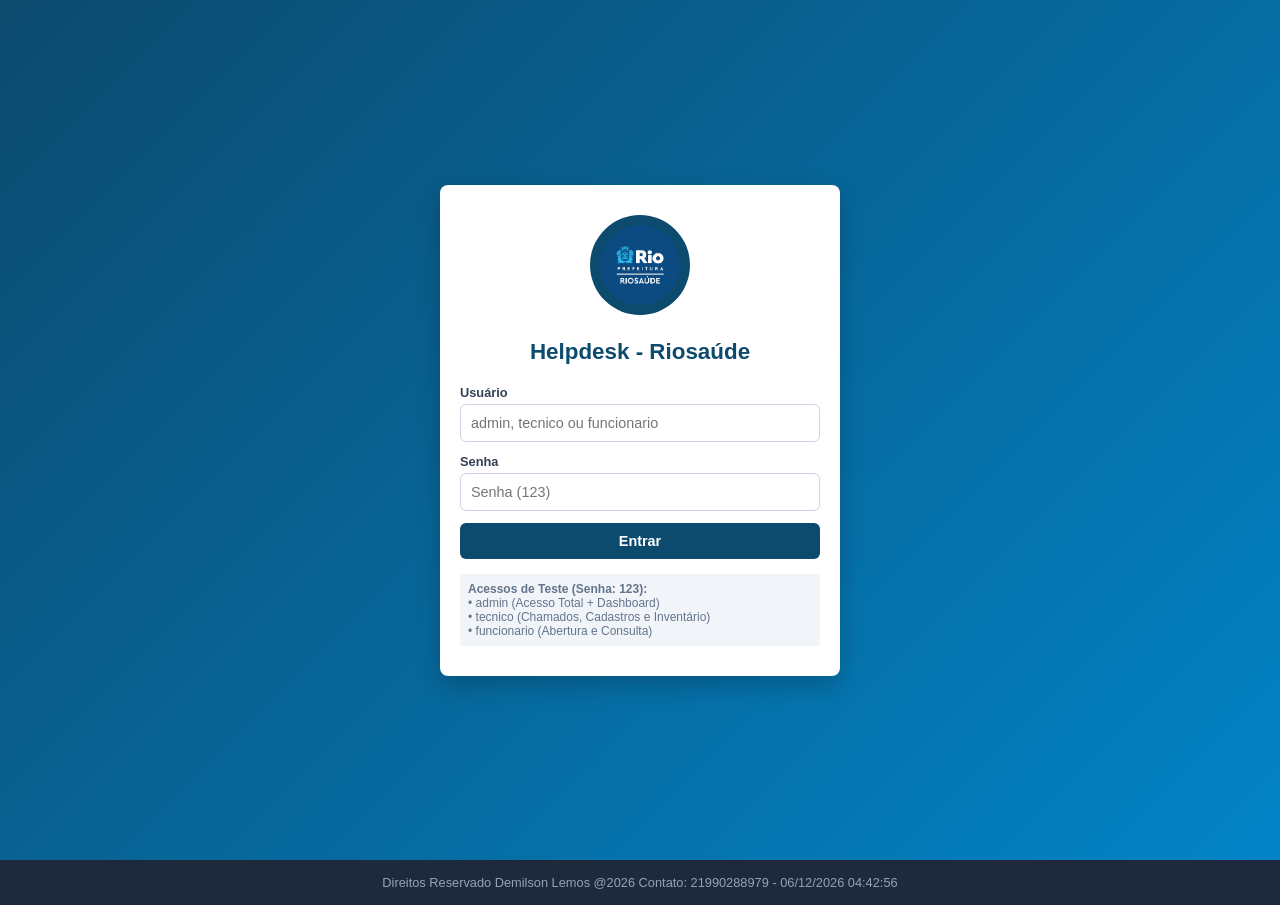
==== commit 90c42c5f: "Add files via upload" ====
--- a/index.html
+++ b/index.html
@@ -93,7 +93,7 @@
         }
 
         input[id*="Telefone"] {
-            font-size: 0.82rem;
+            font-size: 0.8rem;
             letter-spacing: -0.5px;
         }
 
@@ -188,7 +188,6 @@
             flex-wrap: wrap;
         }
 
-        /* Barra de Pesquisa Superior Direita */
         .header-search-box {
             display: flex;
             align-items: center;
@@ -476,6 +475,48 @@
             line-height: 1.4;
         }
 
+        /* MODAL DE CONFIRMAÇÃO DE EXCLUSÃO */
+        #modal-confirmar-exclusao {
+            display: none;
+            position: fixed;
+            top: 0; left: 0; width: 100%; height: 100%;
+            background: rgba(0, 0, 0, 0.5);
+            z-index: 2100;
+            justify-content: center;
+            align-items: center;
+            padding: 20px;
+        }
+
+        .confirm-card {
+            background: white;
+            padding: 25px 20px;
+            border-radius: 12px;
+            box-shadow: 0 10px 30px rgba(0,0,0,0.2);
+            text-align: center;
+            max-width: 380px;
+            width: 100%;
+            border-top: 5px solid var(--danger);
+        }
+
+        .confirm-card h3 {
+            color: var(--danger);
+            margin-bottom: 10px;
+            font-size: 1.3rem;
+        }
+
+        .confirm-card p {
+            color: var(--text-color);
+            font-size: 0.95rem;
+            margin-bottom: 20px;
+            line-height: 1.4;
+        }
+
+        .confirm-actions {
+            display: flex;
+            gap: 10px;
+            justify-content: center;
+        }
+
         #scanner-modal {
             display: none;
             position: fixed;
@@ -503,6 +544,18 @@
             <h3 id="toast-title">Sucesso!</h3>
             <p id="toast-message">Operação realizada com êxito no sistema.</p>
             <button type="button" class="btn" onclick="fecharToast()">Continuar</button>
+        </div>
+    </div>
+
+    <!-- MODAL DE CONFIRMAÇÃO DE EXCLUSÃO -->
+    <div id="modal-confirmar-exclusao">
+        <div class="confirm-card">
+            <h3>Atenção</h3>
+            <p id="texto-aviso-exclusao">Este registro será permanentemente excluído do sistema. Deseja continuar?</p>
+            <div class="confirm-actions">
+                <button type="button" class="btn" style="background: #64748b;" onclick="fecharModalExclusao()">Cancelar</button>
+                <button type="button" class="btn" style="background: var(--danger);" onclick="confirmarExclusaoChamado()">Sim, Excluir</button>
+            </div>
         </div>
     </div>
 
@@ -555,7 +608,6 @@
                     </div>
                 </div>
                 <div class="header-actions">
-                    <!-- CAMPO DE PESQUISA GLOBAL (LUPA) -->
                     <div class="header-search-box">
                         <input type="text" id="globalSearchInput" placeholder="Nome ou Nº Chamado..." onkeydown="if(event.key === 'Enter') executarBuscaGlobal()">
                         <button type="button" onclick="executarBuscaGlobal()" title="Pesquisar Chamado">🔍</button>
@@ -835,7 +887,7 @@
                     </div>
                 </div>
 
-                <!-- MÓDULO: ABERTURA DE CHAMADOS (FORMULÁRIO DO FUNCIONÁRIO) -->
+                <!-- MÓDULO: ABERTURA DE CHAMADOS -->
                 <div id="modulo-abertura" class="card">
                     <h3 id="titulo-form-chamado">Abrir Novo Chamado de Suporte</h3>
                     <form id="formChamado" onsubmit="salvarChamadoOuSolucao(event)">
@@ -1028,6 +1080,7 @@
         let targetInputId = null;
         let mediaStream = null;
         let termoBuscaGlobal = "";
+        let chamadoParaExcluirId = null; // Variável para armazenar o ID alvo da exclusão
 
         let chamados = [
             { id: 1, nome: "Enfermeira Ana Paula", setor: "Enfermagem", telefone: "(21) 97777-1111", unidade: "HM Carmela Dutra", categoria: "Prontuário Eletrônico", descricao: "Erro ao salvar triagem obstétrica.", status: "aberto", solucao: "", avaliacao: null },
@@ -1309,7 +1362,6 @@
             const editId = document.getElementById('chamadoEditId').value;
             const nomeSolicitante = document.getElementById('chamadoNome').value.trim();
 
-            // VALIDAÇÃO DE SEGURANÇA: Todos os perfis (Admin, Técnico e Funcionário) exigem funcionário cadastrado
             const funcionarioExiste = funcionarios.some(f => f.nome.toLowerCase() === nomeSolicitante.toLowerCase());
             if (!funcionarioExiste) {
                 mostrarToast('Usuário Não Cadastrado', 'O usuário informado não está cadastrado. Solicite o suporte de TI para realizar o cadastro.');
@@ -1317,7 +1369,6 @@
             }
 
             if (editId) {
-                // Salvando o encerramento do chamado existente via formulário
                 const ch = chamados.find(item => item.id == editId);
                 if (ch) {
                     const comboSol = document.getElementById('selectSolucaoCombo').value;
@@ -1331,12 +1382,11 @@
                     mostrarToast('Encerrado', `Chamado #${ch.id} encerrado com solução registrada! Status atualizado para verde e satisfação liberada!`);
                 }
             } else {
-                // Abertura de um novo chamado
                 const comboDesc = document.getElementById('selectDescricaoCombo').value;
                 let descFinal = comboDesc === 'outro' ? document.getElementById('chamadoDescricao').value : comboDesc;
 
                 const novoChamado = {
-                    id: chamados.length + 1,
+                    id: chamados.length > 0 ? Math.max(...chamados.map(c => c.id)) + 1 : 1,
                     nome: nomeSolicitante,
                     setor: document.getElementById('chamadoSetor').value,
                     telefone: document.getElementById('chamadoTelefone').value,
@@ -1389,6 +1439,28 @@
             }
         }
 
+        /* FUNÇÕES DO MODAL DE EXCLUSÃO PERSONALIZADO */
+        function excluirChamado(id) {
+            chamadoParaExcluirId = id;
+            document.getElementById('texto-aviso-exclusao').innerText = `O chamado #${id} será permanentemente excluído do sistema. Deseja continuar?`;
+            document.getElementById('modal-confirmar-exclusao').style.display = 'flex';
+        }
+
+        function fecharModalExclusao() {
+            chamadoParaExcluirId = null;
+            document.getElementById('modal-confirmar-exclusao').style.display = 'none';
+        }
+
+        function confirmarExclusaoChamado() {
+            if (chamadoParaExcluirId !== null) {
+                const idExcluido = chamadoParaExcluirId;
+                chamados = chamados.filter(item => item.id !== idExcluido);
+                fecharModalExclusao();
+                renderizarTabelas();
+                mostrarToast('Excluído', `Chamado #${idExcluido} removido com sucesso!`);
+            }
+        }
+
         function cancelarEdicaoOuEncerramento() {
             document.getElementById('formChamado').reset();
             document.getElementById('chamadoEditId').value = '';
@@ -1435,7 +1507,6 @@
             const tbodyCh = document.querySelector('#tabelaChamados tbody');
             tbodyCh.innerHTML = '';
 
-            // Filtragem de acordo com o termo da pesquisa global (por nome ou ID)
             let chamadosFiltrados = chamados;
             if (termoBuscaGlobal) {
                 const termoLimpo = termoBuscaGlobal.replace('#', '').toLowerCase();
@@ -1464,9 +1535,11 @@
                 }
 
                 let acoesHtml = '';
+                let botaoExcluirHtml = `<button type="button" onclick="excluirChamado(${ch.id})" style="background: #ef4444; color: white; border: none; padding: 4px 8px; border-radius: 4px; font-size: 0.75rem; cursor: pointer; display: block; margin-top: 4px; width: 100%;">Excluir</button>`;
+
                 if (currentUser === 'admin' || currentUser === 'tecnico') {
                     let seletorStatus = `
-                        <select onchange="lidarMudancaStatus(${ch.id}, this.value)" style="padding: 4px; font-size: 0.8rem; border-radius: 4px; margin-bottom: 5px; display: block;">
+                        <select onchange="lidarMudancaStatus(${ch.id}, this.value)" style="padding: 4px; font-size: 0.8rem; border-radius: 4px; margin-bottom: 3px; display: block; width: 100%;">
                             <option value="aberto" ${ch.status === 'aberto' ? 'selected' : ''}>Aberto</option>
                             <option value="andamento" ${ch.status === 'andamento' ? 'selected' : ''}>Em Andamento</option>
                             <option value="encerrado" ${ch.status === 'encerrado' ? 'selected' : ''}>Encerrado</option>
@@ -1476,12 +1549,12 @@
                     let statusAvaliacaoAdmin = '';
                     if (ch.status === 'encerrado') {
                         if (ch.avaliacao) {
-                            statusAvaliacaoAdmin = `<span style="font-size: 0.8rem; color: #16a34a; font-weight: 600; display: block;">Avaliação: ${ch.avaliacao === 'feliz' ? '😊 Satisfeito' : '😞 Insatisfeito'}</span>`;
+                            statusAvaliacaoAdmin = `<span style="font-size: 0.8rem; color: #16a34a; font-weight: 600; display: block; margin-top: 2px;">Avaliação: ${ch.avaliacao === 'feliz' ? '😊 Satisfeito' : '😞 Insatisfeito'}</span>`;
                         } else {
-                            statusAvaliacaoAdmin = `<span style="font-size: 0.75rem; color: #64748b; display: block;">Aguardando avaliação</span>`;
+                            statusAvaliacaoAdmin = `<span style="font-size: 0.75rem; color: #64748b; display: block; margin-top: 2px;">Aguardando avaliação</span>`;
                         }
                     }
-                    acoesHtml = seletorStatus + statusAvaliacaoAdmin;
+                    acoesHtml = seletorStatus + statusAvaliacaoAdmin + (currentUser === 'admin' ? botaoExcluirHtml : '');
 
                 } else {
                     if (ch.status === 'encerrado') {
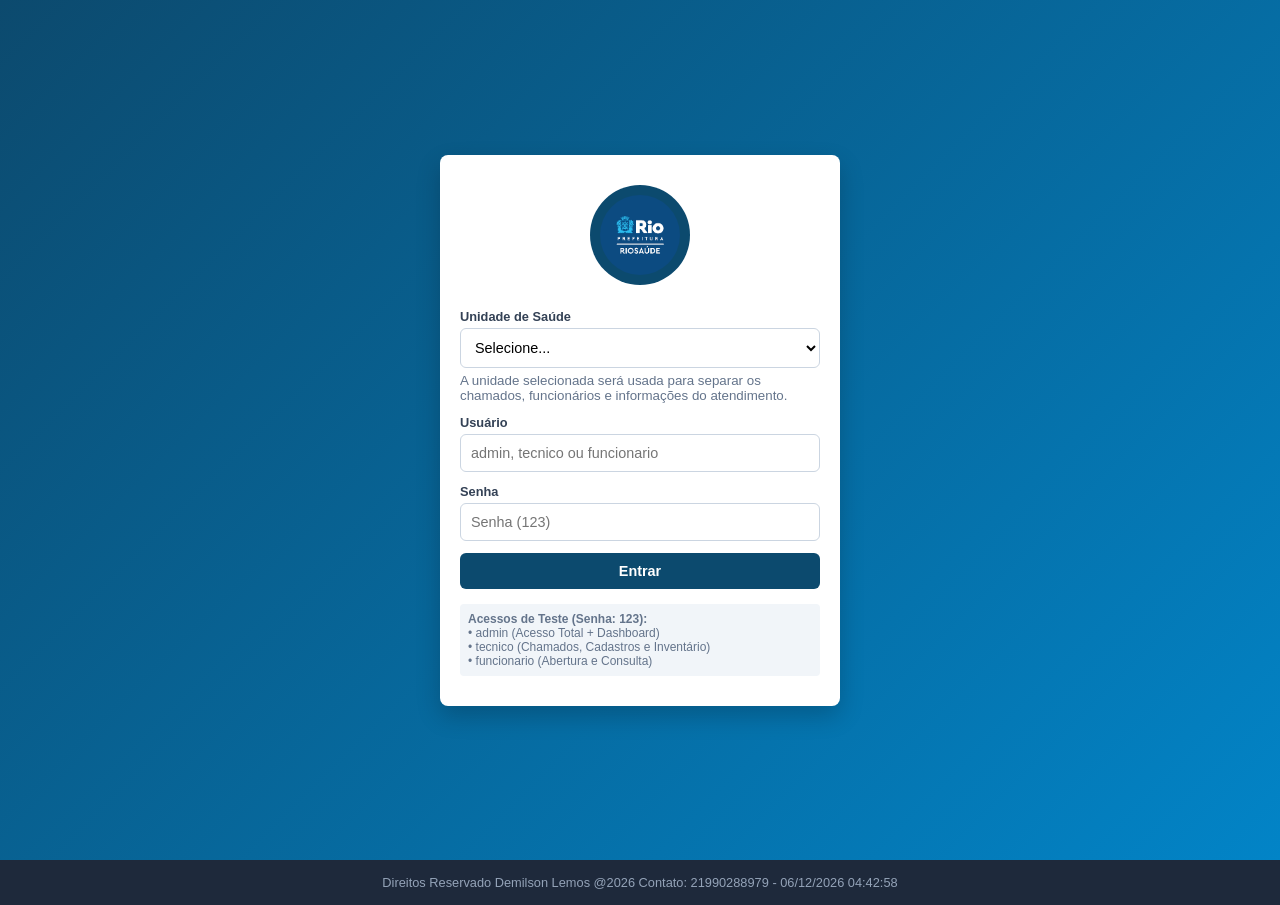
==== commit b3de5df0: "Add files via upload" ====
--- a/index.html
+++ b/index.html
@@ -1,1615 +1,555 @@
-<!DOCTYPE html>
-<html lang="pt-BR">
-<head>
-    <meta charset="UTF-8">
-    <meta name="viewport" content="width=device-width, initial-scale=1.0">
-    <title>Helpdesk - RIOSAÚDE (GLPI Style)</title>
-    <style>
-        :root {
-            --primary-color: #0c4a6e;
-            --secondary-color: #0284c7;
-            --accent-color: #f0f9ff;
-            --text-color: #334155;
-            --border-color: #cbd5e1;
-            --danger: #dc2626;
-            --warning: #ea580c;
-            --success: #16a34a;
-        }
-
-        * {
-            box-sizing: border-box;
-            margin: 0;
-            padding: 0;
-            font-family: 'Segoe UI', Tahoma, Geneva, Verdana, sans-serif;
-        }
-
-        body {
-            background-color: #f8fafc;
-            color: var(--text-color);
-            display: flex;
-            flex-direction: column;
-            min-height: 100vh;
-        }
-
-        main {
-            flex: 1;
-        }
-
-        /* Estilos da Tela de Login */
-        #login-screen {
-            display: flex;
-            justify-content: center;
-            align-items: center;
-            min-height: calc(100vh - 40px);
-            background: linear-gradient(135deg, #0c4a6e 0%, #0284c7 100%);
-            padding: 20px;
-        }
-
-        .login-card {
-            background: white;
-            padding: 30px 20px;
-            border-radius: 8px;
-            box-shadow: 0 10px 25px rgba(0, 0, 0, 0.2);
-            width: 100%;
-            max-width: 400px;
-            text-align: center;
-        }
-
-        .login-card img {
-            width: 100px;
-            height: 100px;
-            object-fit: contain;
-            margin-bottom: 20px;
-            border-radius: 50%;
-            background: #0c4a6e;
-            padding: 10px;
-        }
-
-        .login-card h2 {
-            margin-bottom: 20px;
-            color: var(--primary-color);
-            font-size: 1.4rem;
-        }
-
-        .form-group {
-            margin-bottom: 12px;
-            text-align: left;
-        }
-
-        .form-group label {
-            display: block;
-            margin-bottom: 4px;
-            font-weight: 600;
-            font-size: 0.8rem;
-        }
-
-        .form-group input, .form-group select, .form-group textarea {
-            width: 100%;
-            padding: 10px;
-            border: 1px solid var(--border-color);
-            border-radius: 6px;
-            font-size: 0.9rem;
-            background-color: #fff;
-        }
-
-        input[id*="Telefone"] {
-            font-size: 0.8rem;
-            letter-spacing: -0.5px;
-        }
-
-        .input-with-action {
-            display: flex;
-            gap: 8px;
-        }
-
-        .btn {
-            background-color: var(--primary-color);
-            color: white;
-            border: none;
-            padding: 10px 16px;
-            border-radius: 6px;
-            font-size: 0.9rem;
-            font-weight: 600;
-            cursor: pointer;
-            transition: background 0.3s;
-            width: 100%;
-        }
-
-        .btn:hover {
-            background-color: var(--secondary-color);
-        }
-
-        .btn-scan {
-            background-color: #0284c7;
-            white-space: nowrap;
-            width: auto;
-            font-size: 0.85rem;
-            padding: 8px 12px;
-        }
-
-        .credentials-hint {
-            margin-top: 15px;
-            font-size: 0.75rem;
-            color: #64748b;
-            background: #f1f5f9;
-            padding: 8px;
-            border-radius: 4px;
-            text-align: left;
-        }
-
-        /* Layout do Sistema Interno */
-        #app-screen {
-            display: none;
-            flex-direction: column;
-            min-height: 100vh;
-        }
-
-        header {
-            background-color: var(--primary-color);
-            color: white;
-            padding: 15px 20px;
-            display: flex;
-            justify-content: space-between;
-            align-items: center;
-            box-shadow: 0 2px 4px rgba(0,0,0,0.1);
-            position: relative;
-            flex-wrap: wrap;
-            gap: 15px;
-        }
-
-        header .logo-area {
-            display: flex;
-            align-items: center;
-            gap: 12px;
-        }
-
-        header img {
-            width: 40px;
-            height: 40px;
-            border-radius: 50%;
-            background: white;
-            padding: 2px;
-            object-fit: contain;
-        }
-
-        header h1 {
-            font-size: 1.1rem;
-        }
-
-        header small {
-            font-size: 0.8rem;
-            color: #cbd5e1;
-        }
-
-        .header-actions {
-            display: flex;
-            align-items: center;
-            gap: 12px;
-            flex-wrap: wrap;
-        }
-
-        .header-search-box {
-            display: flex;
-            align-items: center;
-            background: rgba(255, 255, 255, 0.15);
-            border-radius: 6px;
-            padding: 3px 6px;
-            border: 1px solid rgba(255, 255, 255, 0.3);
-        }
-
-        .header-search-box input {
-            background: transparent;
-            border: none;
-            color: white;
-            padding: 5px;
-            font-size: 0.85rem;
-            outline: none;
-            width: 170px;
-        }
-
-        .header-search-box input::placeholder {
-            color: #e2e8f0;
-        }
-
-        .header-search-box button {
-            background: var(--secondary-color);
-            border: none;
-            color: white;
-            padding: 5px 10px;
-            border-radius: 4px;
-            cursor: pointer;
-            font-size: 0.85rem;
-            transition: background 0.2s;
-        }
-
-        .header-search-box button:hover {
-            background: #02659a;
-        }
-
-        .user-info {
-            display: flex;
-            align-items: center;
-            gap: 12px;
-            font-size: 0.9rem;
-        }
-
-        .logout-btn {
-            background: #ef4444;
-            color: white;
-            border: none;
-            padding: 8px 12px;
-            border-radius: 4px;
-            cursor: pointer;
-            font-size: 0.85rem;
-        }
-
-        .modern-menu-toggle {
-            display: none;
-            background: var(--secondary-color);
-            color: white;
-            border: none;
-            width: 42px;
-            height: 42px;
-            border-radius: 8px;
-            font-size: 1.3rem;
-            cursor: pointer;
-            align-items: center;
-            justify-content: center;
-            box-shadow: 0 2px 5px rgba(0,0,0,0.2);
-            transition: background 0.2s;
-        }
-
-        .mobile-dropdown-menu {
-            display: none;
-            position: absolute;
-            top: 75px;
-            right: 15px;
-            background: white;
-            width: 260px;
-            border-radius: 8px;
-            box-shadow: 0 5px 20px rgba(0,0,0,0.25);
-            z-index: 1100;
-            overflow: hidden;
-            border: 1px solid var(--border-color);
-        }
-
-        .mobile-dropdown-menu button {
-            width: 100%;
-            text-align: left;
-            background: none;
-            border: none;
-            padding: 14px 16px;
-            font-size: 0.95rem;
-            color: var(--text-color);
-            border-bottom: 1px solid #f1f5f9;
-            cursor: pointer;
-            font-weight: 500;
-        }
-        .mobile-dropdown-menu button:hover {
-            background-color: var(--accent-color);
-            color: var(--primary-color);
-        }
-
-        @media (max-width: 900px) {
-            .modern-menu-toggle {
-                display: flex;
-            }
-            .user-info span {
-                display: none;
-            }
-            .desktop-nav-hide {
-                display: none !important;
-            }
-        }
-
-        .container {
-            max-width: 1200px;
-            margin: 20px auto;
-            padding: 0 15px;
-            width: 100%;
-        }
-
-        .card {
-            background: white;
-            padding: 20px;
-            border-radius: 8px;
-            box-shadow: 0 2px 8px rgba(0,0,0,0.05);
-            margin-bottom: 20px;
-            border-top: 4px solid var(--secondary-color);
-        }
-
-        .card h3 {
-            margin-bottom: 15px;
-            color: var(--primary-color);
-            font-size: 1.2rem;
-        }
-
-        .card h4 {
-            font-size: 1rem;
-            color: var(--primary-color);
-            margin-bottom: 10px;
-        }
-
-        .dashboard-grid {
-            display: grid;
-            grid-template-columns: repeat(auto-fit, minmax(180px, 1fr));
-            gap: 12px;
-            margin-bottom: 15px;
-        }
-
-        .kpi-card {
-            background: #f8fafc;
-            border: 1px solid var(--border-color);
-            border-radius: 8px;
-            padding: 15px;
-            text-align: center;
-            border-left: 4px solid var(--secondary-color);
-        }
-
-        .kpi-card h5 {
-            font-size: 0.75rem;
-            color: #64748b;
-            text-transform: uppercase;
-            margin-bottom: 5px;
-        }
-
-        .kpi-card .kpi-value {
-            font-size: 1.4rem;
-            font-weight: bold;
-            color: var(--primary-color);
-        }
-
-        .table-responsive {
-            width: 100%;
-            overflow-x: auto;
-            margin-top: 15px;
-        }
-
-        table {
-            width: 100%;
-            border-collapse: collapse;
-            min-width: 700px;
-        }
-
-        table th, table td {
-            padding: 10px 12px;
-            text-align: left;
-            border-bottom: 1px solid var(--border-color);
-            font-size: 0.85rem;
-            vertical-align: middle;
-        }
-
-        table th {
-            background-color: #f8fafc;
-            color: var(--primary-color);
-        }
-
-        .badge {
-            padding: 4px 8px;
-            border-radius: 12px;
-            font-size: 0.65rem;
-            font-weight: bold;
-            color: white;
-            display: inline-block;
-        }
-        .badge-aberto { background-color: var(--danger); }
-        .badge-andamento { background-color: var(--warning); }
-        .badge-encerrado { background-color: var(--success); }
-
-        footer {
-            background-color: #1e293b;
-            color: #94a3b8;
-            text-align: center;
-            padding: 15px;
-            font-size: 0.8rem;
-            margin-top: auto;
-        }
-
-        .grid-2 {
-            display: grid;
-            grid-template-columns: repeat(auto-fit, minmax(240px, 1fr));
-            gap: 12px;
-        }
-
-        .grid-3 {
-            display: grid;
-            grid-template-columns: repeat(auto-fit, minmax(220px, 1fr));
-            gap: 12px;
-        }
-
-        .inline-fields-row {
-            display: grid;
-            grid-template-columns: 1fr 1fr;
-            gap: 10px;
-        }
-
-        .satisfaction-options button {
-            background: none;
-            border: 2px solid var(--border-color);
-            padding: 4px 8px;
-            border-radius: 4px;
-            cursor: pointer;
-            font-size: 1rem;
-            margin-right: 4px;
-            transition: all 0.2s;
-        }
-
-        .satisfaction-options button:hover {
-            border-color: var(--primary-color);
-            background: #f0fdf4;
-        }
-
-        /* Modais */
-        #toast-modal {
-            display: none;
-            position: fixed;
-            top: 0; left: 0; width: 100%; height: 100%;
-            background: rgba(0, 0, 0, 0.5);
-            z-index: 2000;
-            justify-content: center;
-            align-items: center;
-            padding: 20px;
-        }
-
-        .toast-card {
-            background: white;
-            padding: 25px 20px;
-            border-radius: 12px;
-            box-shadow: 0 10px 30px rgba(0,0,0,0.2);
-            text-align: center;
-            max-width: 380px;
-            width: 100%;
-            border-top: 5px solid var(--success);
-        }
-
-        .toast-card h3 {
-            color: var(--success);
-            margin-bottom: 10px;
-            font-size: 1.3rem;
-        }
-
-        .toast-card p {
-            color: var(--text-color);
-            font-size: 0.95rem;
-            margin-bottom: 20px;
-            line-height: 1.4;
-        }
-
-        /* MODAL DE CONFIRMAÇÃO DE EXCLUSÃO */
-        #modal-confirmar-exclusao {
-            display: none;
-            position: fixed;
-            top: 0; left: 0; width: 100%; height: 100%;
-            background: rgba(0, 0, 0, 0.5);
-            z-index: 2100;
-            justify-content: center;
-            align-items: center;
-            padding: 20px;
-        }
-
-        .confirm-card {
-            background: white;
-            padding: 25px 20px;
-            border-radius: 12px;
-            box-shadow: 0 10px 30px rgba(0,0,0,0.2);
-            text-align: center;
-            max-width: 380px;
-            width: 100%;
-            border-top: 5px solid var(--danger);
-        }
-
-        .confirm-card h3 {
-            color: var(--danger);
-            margin-bottom: 10px;
-            font-size: 1.3rem;
-        }
-
-        .confirm-card p {
-            color: var(--text-color);
-            font-size: 0.95rem;
-            margin-bottom: 20px;
-            line-height: 1.4;
-        }
-
-        .confirm-actions {
-            display: flex;
-            gap: 10px;
-            justify-content: center;
-        }
-
-        #scanner-modal {
-            display: none;
-            position: fixed;
-            top: 0; left: 0; width: 100%; height: 100%;
-            background: rgba(0,0,0,0.8);
-            z-index: 1000;
-            justify-content: center;
-            align-items: center;
-            flex-direction: column;
-            padding: 20px;
-        }
-        #scanner-modal video {
-            width: 100%;
-            max-width: 400px;
-            border-radius: 8px;
-            border: 2px solid white;
-        }
-    </style>
-</head>
-<body>
-
-    <!-- MODAL DE MENSAGEM -->
-    <div id="toast-modal">
-        <div class="toast-card">
-            <h3 id="toast-title">Sucesso!</h3>
-            <p id="toast-message">Operação realizada com êxito no sistema.</p>
-            <button type="button" class="btn" onclick="fecharToast()">Continuar</button>
-        </div>
-    </div>
-
-    <!-- MODAL DE CONFIRMAÇÃO DE EXCLUSÃO -->
-    <div id="modal-confirmar-exclusao">
-        <div class="confirm-card">
-            <h3>Atenção</h3>
-            <p id="texto-aviso-exclusao">Este registro será permanentemente excluído do sistema. Deseja continuar?</p>
-            <div class="confirm-actions">
-                <button type="button" class="btn" style="background: #64748b;" onclick="fecharModalExclusao()">Cancelar</button>
-                <button type="button" class="btn" style="background: var(--danger);" onclick="confirmarExclusaoChamado()">Sim, Excluir</button>
-            </div>
-        </div>
-    </div>
-
-    <!-- MODAL DE SCANNER DE CÂMERA -->
-    <div id="scanner-modal">
-        <div style="background: white; padding: 20px; border-radius: 8px; text-align: center; max-width: 450px; width: 100%;">
-            <h3>Leitor de Código de Barras</h3>
-            <p style="font-size: 0.85rem; color: #64748b; margin-bottom: 15px;">Aponte a câmera para o código do Patrimônio ou Serial</p>
-            <video id="video-scanner" autoplay playsinline></video>
-            <div style="margin-top: 15px;">
-                <button type="button" class="btn" style="background: #ef4444;" onclick="fecharScanner()">Fechar Câmera</button>
-            </div>
-        </div>
-    </div>
-
-    <!-- TELA DE LOGIN -->
-    <main>
-        <div id="login-screen">
-            <div class="login-card">
-                <img src="RIOSAUDE.png" alt="Logo Riosaúde" onerror="this.src='https://via.placeholder.com/120?text=RIOSAUDE'">
-                <h2>Helpdesk - Riosaúde</h2>
-                <form id="loginForm" onsubmit="realizarLogin(event)">
-                    <div class="form-group">
-                        <label for="usuario">Usuário</label>
-                        <input type="text" id="usuario" required placeholder="admin, tecnico ou funcionario">
-                    </div>
-                    <div class="form-group">
-                        <label for="senha">Senha</label>
-                        <input type="password" id="senha" required placeholder="Senha (123)">
-                    </div>
-                    <button type="submit" class="btn" style="width: 100%;">Entrar</button>
-                    <div class="credentials-hint">
-                        <strong>Acessos de Teste (Senha: 123):</strong><br>
-                        • <code>admin</code> (Acesso Total + Dashboard)<br>
-                        • <code>tecnico</code> (Chamados, Cadastros e Inventário)<br>
-                        • <code>funcionario</code> (Abertura e Consulta)
-                    </div>
-                </form>
-            </div>
-        </div>
-
-        <!-- TELA DO SISTEMA INTERNO -->
-        <div id="app-screen">
-            <header>
-                <div class="logo-area">
-                    <img src="RIOSAUDE.png" alt="Logo" onerror="this.src='https://via.placeholder.com/45?text=RS'">
-                    <div>
-                        <h1>Helpdesk Hospitalar</h1>
-                        <small>Riosaúde - Gestão de Atendimento</small>
-                    </div>
-                </div>
-                <div class="header-actions">
-                    <div class="header-search-box">
-                        <input type="text" id="globalSearchInput" placeholder="Nome ou Nº Chamado..." onkeydown="if(event.key === 'Enter') executarBuscaGlobal()">
-                        <button type="button" onclick="executarBuscaGlobal()" title="Pesquisar Chamado">🔍</button>
-                    </div>
-
-                    <div class="user-info">
-                        <span id="user-display">Perfil: Admin</span>
-                        <button class="logout-btn" onclick="realizarLogout()">Sair</button>
-                    </div>
-                    <button class="modern-menu-toggle" id="btnMenuMobile" onclick="toggleMenuMobile()" title="Menu de Navegação">
-                        ☰
-                    </button>
-                    <div id="dropdownMenuMobile" class="mobile-dropdown-menu">
-                        <!-- Preenchido dinamicamente via JS -->
-                    </div>
-                </div>
-            </header>
-
-            <div class="container">
-                
-                <!-- DASHBOARD ADMINISTRATIVO -->
-                <div id="panel-admin" class="panel-section card" style="display:none;">
-                    <h3>Dashboard Administrativo - Visão Global</h3>
-                    <div class="dashboard-grid">
-                        <div class="kpi-card">
-                            <h5>Funcionários</h5>
-                            <div class="kpi-value" id="kpi-total-funcionarios">0</div>
-                        </div>
-                        <div class="kpi-card">
-                            <h5>Total Unidades</h5>
-                            <div class="kpi-value" id="kpi-total-unidades">0</div>
-                        </div>
-                        <div class="kpi-card" style="border-left-color: var(--danger);">
-                            <h5>Abertos</h5>
-                            <div class="kpi-value" id="kpi-chamados-abertos">0</div>
-                        </div>
-                        <div class="kpi-card" style="border-left-color: var(--warning);">
-                            <h5>Em Andamento</h5>
-                            <div class="kpi-value" id="kpi-chamados-andamento">0</div>
-                        </div>
-                        <div class="kpi-card" style="border-left-color: var(--success);">
-                            <h5>Fechados</h5>
-                            <div class="kpi-value" id="kpi-chamados-fechados">0</div>
-                        </div>
-                        <div class="kpi-card" style="border-left-color: #8b5cf6;">
-                            <h5>Satisfação (😊 / 😞)</h5>
-                            <div class="kpi-value" id="kpi-satisfacao">0%</div>
-                        </div>
-                    </div>
-                </div>
-
-                <!-- PAINEL TÉCNICO -->
-                <div id="panel-tecnico" class="panel-section card" style="display:none;">
-                    <h3>Painel Técnico - Unidades de Saúde</h3>
-                    <p>Gerencie chamados de suporte técnico, cadastros de funcionários e o inventário de equipamentos.</p>
-                </div>
-
-                <!-- PAINEL FUNCIONÁRIO -->
-                <div id="panel-funcionario" class="panel-section card" style="display:none;">
-                    <h3>Área do Funcionário</h3>
-                    <p>Abra chamados para suporte em sua unidade e acompanhe o status em tempo real.</p>
-                </div>
-
-                <!-- MÓDULO: CADASTRO DE INVENTÁRIO -->
-                <div id="modulo-inventario" class="card">
-                    <h3>Cadastro de Inventário de Equipamentos</h3>
-                    <form id="formInventario" onsubmit="cadastrarInventario(event)">
-                        <div class="grid-3">
-                            <div class="form-group">
-                                <label>Tipo de Equipamento</label>
-                                <select id="invEquipamento" onchange="atualizarMarcas()" required>
-                                    <option value="">Selecione...</option>
-                                    <option value="Desktop">Desktop</option>
-                                    <option value="Notebook">Notebook</option>
-                                    <option value="Impressora">Impressora</option>
-                                    <option value="Monitor">Monitor</option>
-                                    <option value="Teclado">Teclado</option>
-                                    <option value="Mouse">Mouse</option>
-                                </select>
-                            </div>
-                            <div class="form-group">
-                                <label>Marca</label>
-                                <select id="invMarca" required>
-                                    <option value="">Selecione primeiro</option>
-                                </select>
-                            </div>
-                            <div class="form-group">
-                                <label>Setor</label>
-                                <select id="invSetor" required>
-                                    <option value="">Setor</option>
-                                    <option value="Recepção da Emergência">Recepção Emergência</option>
-                                    <option value="NIR">NIR</option>
-                                    <option value="Diretoria">Diretoria</option>
-                                    <option value="Cegonha">Cegonha</option>
-                                    <option value="Medicação">Medicação</option>
-                                    <option value="Sala Médica 1">Sala Médica 1</option>
-                                    <option value="Sala Médica 2">Sala Médica 2</option>
-                                    <option value="Obstétrica">Obstétrica</option>
-                                    <option value="Acalanto">Acalanto</option>
-                                    <option value="Enfermagem">Enfermagem</option>
-                                    <option value="Expurgo">Expurgo</option>
-                                    <option value="Segurança">Segurança</option>
-                                    <option value="Ambulatório">Ambulatório</option>
-                                </select>
-                            </div>
-                        </div>
-                        <div class="grid-3">
-                            <div class="form-group">
-                                <label>Nº Patrimônio (Máx. 4)</label>
-                                <div class="input-with-action">
-                                    <input type="text" id="invPatrimonio" maxlength="4" required placeholder="Ex: A123">
-                                    <button type="button" class="btn btn-scan" onclick="iniciarScanner('invPatrimonio')" title="Câmera">📷 Câmera</button>
-                                </div>
-                            </div>
-                            <div class="form-group">
-                                <label>Nº Serial (Máx. 5)</label>
-                                <div class="input-with-action">
-                                    <input type="text" id="invSerial" maxlength="5" required placeholder="Ex: B7890">
-                                    <button type="button" class="btn btn-scan" onclick="iniciarScanner('invSerial')" title="Câmera">📷 Câmera</button>
-                                </div>
-                            </div>
-                            <div class="inline-fields-row">
-                                <div class="form-group">
-                                    <label>Responsável</label>
-                                    <input type="text" id="invResponsavel" required placeholder="Nome">
-                                </div>
-                                <div class="form-group">
-                                    <label>Telefone</label>
-                                    <input type="text" id="invTelefone" required placeholder="(21) 99999-9999">
-                                </div>
-                            </div>
-                        </div>
-                        <button type="submit" class="btn" style="width: auto; padding: 10px 20px; margin-top: 5px;">Cadastrar no Inventário</button>
-                    </form>
-                    <div class="table-responsive">
-                        <h4 style="margin-top: 15px;">Equipamentos no Inventário</h4>
-                        <table id="tabelaInventario">
-                            <thead>
-                                <tr>
-                                    <th>Patrimônio</th>
-                                    <th>Serial</th>
-                                    <th>Equipamento</th>
-                                    <th>Marca</th>
-                                    <th>Setor</th>
-                                    <th>Responsável</th>
-                                    <th>Telefone</th>
-                                </tr>
-                            </thead>
-                            <tbody>
-                                <!-- Dinâmico -->
-                            </tbody>
-                        </table>
-                    </div>
-                </div>
-
-                <!-- MÓDULO: CADASTRO DE FUNCIONÁRIOS -->
-                <div id="modulo-cadastro" class="card">
-                    <h3>Cadastro de Funcionários / Colaboradores</h3>
-                    <form id="formFuncionario" onsubmit="cadastrarFuncionario(event)">
-                        <div class="grid-3">
-                            <div class="form-group">
-                                <label>Nome Completo</label>
-                                <input type="text" id="funcNome" required placeholder="Ex: Dr. Carlos Silva">
-                            </div>
-                            <div class="form-group">
-                                <label>Unidade de Saúde</label>
-                                <select id="funcUnidade" required>
-                                    <option value="">Selecione...</option>
-                                    <optgroup label="Hospitais Municipais (HM)">
-                                        <option value="HM Souza Aguiar">HM Souza Aguiar</option>
-                                        <option value="HM Salgado Filho">HM Salgado Filho</option>
-                                        <option value="HM Miguel Couto">HM Miguel Couto</option>
-                                        <option value="HM Lourenço Jorge">HM Lourenço Jorge</option>
-                                        <option value="HM Pedro II">HM Pedro II</option>
-                                        <option value="HM Evandro Freire">HM Evandro Freire</option>
-                                        <option value="HM Albert Schweitzer">HM Albert Schweitzer</option>
-                                        <option value="HM Rocha Faria">HM Rocha Faria</option>
-                                        <option value="HM Rocha Maia">HM Rocha Maia</option>
-                                        <option value="HM Francisco da Silva Telles">HM Francisco da Silva Telles</option>
-                                    </optgroup>
-                                    <optgroup label="Hospitais Estaduais / Federais (HE)">
-                                        <option value="HE Getúlio Vargas">HE Getúlio Vargas</option>
-                                        <option value="HE Carlos Chagas">HE Carlos Chagas</option>
-                                        <option value="HE Anchieta">HE Anchieta</option>
-                                    </optgroup>
-                                    <optgroup label="Maternidades">
-                                        <option value="HM Leila Diniz">HM Leila Diniz</option>
-                                        <option value="H Maternidade Herculano Pinheiro">HM Herculano Pinheiro</option>
-                                        <option value="H Maternidade Fernando Magalhães">HM Fernando Magalhães</option>
-                                        <option value="H Maternidade Alexander Fleming">HM Alexander Fleming</option>
-                                        <option value="H Maternidade Carmela Dutra">HM Carmela Dutra</option>
-                                        <option value="H Maternidade Maria Amélia">HM Maria Amélia</option>
-                                        <option value="Maternidade Municipal Rocha Faria">Mat. Mun. Rocha Faria</option>
-                                        <option value="Maternidade Municipal Pedro II">Mat. Mun. Pedro II</option>
-                                        <option value="Maternidade Municipal Lourenço Jorge">Mat. Mun. Lourenço Jorge</option>
-                                        <option value="Maternidade Municipal Albert Schweitzer">Mat. Mun. Albert Schweitzer</option>
-                                        <option value="Maternidade Municipal Ilha do Governador">Mat. Mun. Ilha do Gov.</option>
-                                        <option value="H Maternidade Bangu">HM Bangu</option>
-                                        <option value="Casa de Parto David Capistrano">CP David Capistrano</option>
-                                    </optgroup>
-                                    <optgroup label="UPAs 24h">
-                                        <option value="UPA Rocinha">UPA Rocinha</option>
-                                        <option value="UPA Alemão">UPA Alemão</option>
-                                        <option value="UPA Manguinhos">UPA Manguinhos</option>
-                                        <option value="UPA Del Castilho / Inhaúma">UPA Del Castilho</option>
-                                        <option value="UPA Engenho de Dentro">UPA Eng. de Dentro</option>
-                                        <option value="UPA Madureira">UPA Madureira</option>
-                                        <option value="UPA Costa Barros">UPA Costa Barros</option>
-                                        <option value="UPA Rocha Miranda">UPA Rocha Miranda</option>
-                                        <option value="UPA Cidade de Deus">UPA Cidade de Deus</option>
-                                        <option value="UPA Vila Kennedy">UPA Vila Kennedy</option>
-                                        <option value="UPA Senador Camará">UPA Senador Camará</option>
-                                        <option value="UPA Magalhães Bastos">UPA Magalhães Bastos</option>
-                                        <option value="UPA Sepetiba">UPA Sepetiba</option>
-                                        <option value="UPA Santa Cruz (João XXIII)">UPA Santa Cruz</option>
-                                        <option value="UPA Paciência">UPA Paciência</option>
-                                        <option value="UPA Bangu (Estadual)">UPA Bangu (Est.)</option>
-                                        <option value="UPA Botafogo (Estadual)">UPA Botafogo (Est.)</option>
-                                        <option value="UPA Campo Grande (Estadual)">UPA Campo Grande (Est.)</option>
-                                        <option value="UPA Copacabana (Estadual)">UPA Copacabana (Est.)</option>
-                                        <option value="UPA Engenho Novo (Estadual)">UPA Engenho Novo (Est.)</option>
-                                        <option value="UPA Ilha do Governador (Estadual)">UPA Ilha do Gov. (Est.)</option>
-                                        <option value="UPA Irajá (Estadual)">UPA Irajá (Est.)</option>
-                                        <option value="UPA Jacarepaguá (Estadual)">UPA Jacarepaguá (Est.)</option>
-                                        <option value="UPA Maré / Vila do João">UPA Maré</option>
-                                        <option value="UPA Marechal Hermes">UPA Mal. Hermes</option>
-                                        <option value="UPA Penha">UPA Penha</option>
-                                        <option value="UPA Realengo">UPA Realengo</option>
-                                        <option value="UPA Ricardo de Albuquerque">UPA Ricardo de Albuq.</option>
-                                        <option value="UPA Tijuca">UPA Tijuca</option>
-                                    </optgroup>
-                                </select>
-                            </div>
-                            <div class="form-group">
-                                <label>Setor</label>
-                                <select id="funcSetor" required>
-                                    <option value="">Setor</option>
-                                    <option value="Recepção da Emergência">Recepção Emergência</option>
-                                    <option value="NIR">NIR</option>
-                                    <option value="Diretoria">Diretoria</option>
-                                    <option value="Cegonha">Cegonha</option>
-                                    <option value="Medicação">Medicação</option>
-                                    <option value="Sala Médica 1">Sala Médica 1</option>
-                                    <option value="Sala Médica 2">Sala Médica 2</option>
-                                    <option value="Obstétrica">Obstétrica</option>
-                                    <option value="Acalanto">Acalanto</option>
-                                    <option value="Enfermagem">Enfermagem</option>
-                                    <option value="Expurgo">Expurgo</option>
-                                    <option value="Segurança">Segurança</option>
-                                    <option value="Ambulatório">Ambulatório</option>
-                                </select>
-                            </div>
-                        </div>
-                        <div class="grid-2">
-                            <div class="form-group">
-                                <label>Telefone</label>
-                                <input type="text" id="funcTelefone" required placeholder="(21) 99999-9999">
-                            </div>
-                        </div>
-                        <button type="submit" class="btn" style="width: auto; padding: 10px 20px; margin-top: 5px;">Cadastrar Funcionário</button>
-                    </form>
-                    <div class="table-responsive">
-                        <h4 style="margin-top: 15px;">Funcionários Cadastrados</h4>
-                        <table id="tabelaFuncionarios">
-                            <thead>
-                                <tr>
-                                    <th>Nome</th>
-                                    <th>Unidade</th>
-                                    <th>Setor</th>
-                                    <th>Telefone</th>
-                                </tr>
-                            </thead>
-                            <tbody>
-                                <!-- Dinâmico -->
-                            </tbody>
-                        </table>
-                    </div>
-                </div>
-
-                <!-- MÓDULO: ABERTURA DE CHAMADOS -->
-                <div id="modulo-abertura" class="card">
-                    <h3 id="titulo-form-chamado">Abrir Novo Chamado de Suporte</h3>
-                    <form id="formChamado" onsubmit="salvarChamadoOuSolucao(event)">
-                        <input type="hidden" id="chamadoEditId" value="">
-                        <div class="grid-3">
-                            <div class="form-group">
-                                <label>Nome do Solicitante</label>
-                                <input type="text" id="chamadoNome" required placeholder="Nome completo cadastrado">
-                            </div>
-                            <div class="form-group">
-                                <label>Setor</label>
-                                <select id="chamadoSetor" required>
-                                    <option value="">Setor</option>
-                                    <option value="Recepção da Emergência">Recepção Emergência</option>
-                                    <option value="NIR">NIR</option>
-                                    <option value="Diretoria">Diretoria</option>
-                                    <option value="Cegonha">Cegonha</option>
-                                    <option value="Medicação">Medicação</option>
-                                    <option value="Sala Médica 1">Sala Médica 1</option>
-                                    <option value="Sala Médica 2">Sala Médica 2</option>
-                                    <option value="Obstétrica">Obstétrica</option>
-                                    <option value="Acalanto">Acalanto</option>
-                                    <option value="Enfermagem">Enfermagem</option>
-                                    <option value="Expurgo">Expurgo</option>
-                                    <option value="Segurança">Segurança</option>
-                                    <option value="Ambulatório">Ambulatório</option>
-                                </select>
-                            </div>
-                            <div class="inline-fields-row">
-                                <div class="form-group">
-                                    <label>Unidade</label>
-                                    <select id="chamadoUnidade" required>
-                                        <option value="">Selecione...</option>
-                                        <optgroup label="Hospitais Municipais (HM)">
-                                            <option value="HM Souza Aguiar">HM Souza Aguiar</option>
-                                            <option value="HM Salgado Filho">HM Salgado Filho</option>
-                                            <option value="HM Miguel Couto">HM Miguel Couto</option>
-                                            <option value="HM Lourenço Jorge">HM Lourenço Jorge</option>
-                                            <option value="HM Pedro II">HM Pedro II</option>
-                                            <option value="HM Evandro Freire">HM Evandro Freire</option>
-                                            <option value="HM Albert Schweitzer">HM Albert Schweitzer</option>
-                                            <option value="HM Rocha Faria">HM Rocha Faria</option>
-                                            <option value="HM Rocha Maia">HM Rocha Maia</option>
-                                            <option value="HM Francisco da Silva Telles">HM Francisco da Silva Telles</option>
-                                        </optgroup>
-                                        <optgroup label="Hospitais Estaduais / Federais (HE)">
-                                            <option value="HE Getúlio Vargas">HE Getúlio Vargas</option>
-                                            <option value="HE Carlos Chagas">HE Carlos Chagas</option>
-                                            <option value="HE Anchieta">HE Anchieta</option>
-                                        </optgroup>
-                                        <optgroup label="Maternidades">
-                                            <option value="HM Leila Diniz">HM Leila Diniz</option>
-                                            <option value="H Maternidade Herculano Pinheiro">HM Herculano Pinheiro</option>
-                                            <option value="H Maternidade Fernando Magalhães">HM Fernando Magalhães</option>
-                                            <option value="H Maternidade Alexander Fleming">HM Alexander Fleming</option>
-                                            <option value="H Maternidade Carmela Dutra">HM Carmela Dutra</option>
-                                            <option value="H Maternidade Maria Amélia">HM Maria Amélia</option>
-                                            <option value="Maternidade Municipal Rocha Faria">Mat. Mun. Rocha Faria</option>
-                                            <option value="Maternidade Municipal Pedro II">Mat. Mun. Pedro II</option>
-                                            <option value="Maternidade Municipal Lourenço Jorge">Mat. Mun. Lourenço Jorge</option>
-                                            <option value="Maternidade Municipal Albert Schweitzer">Mat. Mun. Albert Schweitzer</option>
-                                            <option value="Maternidade Municipal Ilha do Governador">Mat. Mun. Ilha do Gov.</option>
-                                            <option value="H Maternidade Bangu">HM Bangu</option>
-                                            <option value="Casa de Parto David Capistrano">CP David Capistrano</option>
-                                        </optgroup>
-                                        <optgroup label="UPAs 24h">
-                                            <option value="UPA Rocinha">UPA Rocinha</option>
-                                            <option value="UPA Alemão">UPA Alemão</option>
-                                            <option value="UPA Manguinhos">UPA Manguinhos</option>
-                                            <option value="UPA Del Castilho / Inhaúma">UPA Del Castilho</option>
-                                            <option value="UPA Engenho de Dentro">UPA Eng. de Dentro</option>
-                                            <option value="UPA Madureira">UPA Madureira</option>
-                                            <option value="UPA Costa Barros">UPA Costa Barros</option>
-                                            <option value="UPA Rocha Miranda">UPA Rocha Miranda</option>
-                                            <option value="UPA Cidade de Deus">UPA Cidade de Deus</option>
-                                            <option value="UPA Vila Kennedy">UPA Vila Kennedy</option>
-                                            <option value="UPA Senador Camará">UPA Senador Camará</option>
-                                            <option value="UPA Magalhães Bastos">UPA Magalhães Bastos</option>
-                                            <option value="UPA Sepetiba">UPA Sepetiba</option>
-                                            <option value="UPA Santa Cruz (João XXIII)">UPA Santa Cruz</option>
-                                            <option value="UPA Paciência">UPA Paciência</option>
-                                            <option value="UPA Bangu (Estadual)">UPA Bangu (Est.)</option>
-                                            <option value="UPA Botafogo (Estadual)">UPA Botafogo (Est.)</option>
-                                            <option value="UPA Campo Grande (Estadual)">UPA Campo Grande (Est.)</option>
-                                            <option value="UPA Copacabana (Estadual)">UPA Copacabana (Est.)</option>
-                                            <option value="UPA Engenho Novo (Estadual)">UPA Engenho Novo (Est.)</option>
-                                            <option value="UPA Ilha do Governador (Estadual)">UPA Ilha do Gov. (Est.)</option>
-                                            <option value="UPA Irajá (Estadual)">UPA Irajá (Est.)</option>
-                                            <option value="UPA Jacarepaguá (Estadual)">UPA Jacarepaguá (Est.)</option>
-                                            <option value="UPA Maré / Vila do João">UPA Maré</option>
-                                            <option value="UPA Marechal Hermes">UPA Mal. Hermes</option>
-                                            <option value="UPA Penha">UPA Penha</option>
-                                            <option value="UPA Realengo">UPA Realengo</option>
-                                            <option value="UPA Ricardo de Albuquerque">UPA Ricardo de Albuq.</option>
-                                            <option value="UPA Tijuca">UPA Tijuca</option>
-                                        </optgroup>
-                                    </select>
-                                </div>
-                                <div class="form-group">
-                                    <label>Telefone</label>
-                                    <input type="text" id="chamadoTelefone" required placeholder="(21) 99999-9999">
-                                </div>
-                            </div>
-                        </div>
-                        <div class="grid-2" style="margin-top: 10px;">
-                            <div class="form-group">
-                                <label>Categoria do Problema</label>
-                                <select id="chamadoCategoria" required>
-                                    <option value="Prontuário Eletrônico / Sistema">Prontuário Eletrônico / Sistema</option>
-                                    <option value="Equipamento Médico / Hardware">Equipamento Médico / Hardware</option>
-                                    <option value="Rede / Internet">Rede / Internet</option>
-                                    <option value="Manutenção Predial">Manutenção Predial</option>
-                                </select>
-                            </div>
-                        </div>
-                        <div class="form-group">
-                            <label>Descrição do Ocorrido (Selecione ou Digite)</label>
-                            <select id="selectDescricaoCombo" onchange="tratarSelecaoDescricao(this.value)" required style="margin-bottom: 8px;">
-                                <option value="">Selecione uma descrição padrão...</option>
-                                <option value="Erro ao salvar triagem obstétrica no sistema.">Erro ao salvar triagem obstétrica</option>
-                                <option value="Queda de conexão recorrente no posto de atendimento.">Queda de conexão recorrente</option>
-                                <option value="Manutenção preventiva ou corretiva em monitor / hardware.">Manutenção em monitor / hardware</option>
-                                <option value="Sistema de prontuário eletrônico lento ou travando.">Prontuário travando / lento</option>
-                                <option value="Impressora sem comunicar ou com erro de spooler.">Impressora sem comunicar</option>
-                                <option value="outro">Outro (Digitar manualmente...)</option>
-                            </select>
-                            <textarea id="chamadoDescricao" rows="3" placeholder="Descreva o problema ocorrido..." style="display:none;"></textarea>
-                        </div>
-
-                        <!-- CAMPO DE SOLUÇÃO -->
-                        <div class="form-group" id="bloco-solucao-container" style="display:none; margin-top: 15px; border-top: 2px dashed var(--border-color); padding-top: 15px;">
-                            <label style="color: var(--success); font-weight: bold;">Solução Aplicada / Descrição do Atendimento</label>
-                            <select id="selectSolucaoCombo" onchange="tratarSelecaoSolucao(this.value)" style="margin-bottom: 8px;">
-                                <option value="">Selecione uma solução padrão...</option>
-                                <option value="Substituição do cabo de força danificado e reconfiguração de IP.">Substituição de cabo / Reconfiguração de IP</option>
-                                <option value="Reinicialização do sistema e limpeza de cache do navegador.">Reinicialização e limpeza de cache</option>
-                                <option value="Troca de equipamento (hardware) defeituoso por um novo.">Troca de equipamento defeituoso</option>
-                                <option value="Reconexão de cabo de rede e verificação da porta do switch.">Reconexão de rede / Switch</option>
-                                <option value="outro">Outro (Digitar manualmente...)</option>
-                            </select>
-                            <textarea id="textoSolucao" rows="3" placeholder="Descreva detalhadamente o que foi feito..." style="display:none;"></textarea>
-                        </div>
-
-                        <div style="display: flex; gap: 10px; margin-top: 10px;">
-                            <button type="submit" id="btn-submit-chamado" class="btn" style="width: auto; padding: 10px 20px;">Enviar Chamado</button>
-                            <button type="button" id="btn-cancelar-edicao" class="btn" style="width: auto; padding: 10px 20px; background: #64748b; display:none;" onclick="cancelarEdicaoOuEncerramento()">Cancelar</button>
-                        </div>
-                    </form>
-                </div>
-
-                <!-- MÓDULO: LISTAGEM E ACOMPANHAMENTO DE CHAMADOS -->
-                <div class="card">
-                    <div style="display: flex; justify-content: space-between; align-items: center; flex-wrap: wrap; gap: 10px;">
-                        <h3 style="margin-bottom: 0;">Acompanhamento de Chamados</h3>
-                        <button type="button" id="btn-limpar-busca" class="btn" style="width: auto; padding: 5px 12px; font-size: 0.8rem; background: #64748b; display: none;" onclick="limparBuscaGlobal()">Mostrar Todos</button>
-                    </div>
-                    <div class="table-responsive">
-                        <table id="tabelaChamados">
-                            <thead>
-                                <tr>
-                                    <th>ID</th>
-                                    <th>Solicitante</th>
-                                    <th>Setor</th>
-                                    <th>Telefone</th>
-                                    <th>Unidade</th>
-                                    <th>Categoria</th>
-                                    <th>Descrição / Solução</th>
-                                    <th>Status</th>
-                                    <th>Ações / Satisfação</th>
-                                </tr>
-                            </thead>
-                            <tbody>
-                                <!-- Dinâmico -->
-                            </tbody>
-                        </table>
-                    </div>
-                </div>
-
-            </div>
-        </div>
-    </main>
-
-    <!-- RODAPÉ -->
-    <footer>
-        Direitos Reservado Demilson Lemos @2026 Contato: 21990288979 - <span id="live-datetime"></span>
-    </footer>
-
-    <script>
-        let currentUser = null;
-        let targetInputId = null;
-        let mediaStream = null;
-        let termoBuscaGlobal = "";
-        let chamadoParaExcluirId = null; // Variável para armazenar o ID alvo da exclusão
-
-        let chamados = [
-            { id: 1, nome: "Enfermeira Ana Paula", setor: "Enfermagem", telefone: "(21) 97777-1111", unidade: "HM Carmela Dutra", categoria: "Prontuário Eletrônico", descricao: "Erro ao salvar triagem obstétrica.", status: "aberto", solucao: "", avaliacao: null },
-            { id: 2, nome: "Dr. Roberto Mendes", setor: "Recepção da Emergência", telefone: "(21) 96666-2222", unidade: "HM Souza Aguiar", categoria: "Rede / Internet", descricao: "Queda de conexão recorrente no posto.", status: "andamento", solucao: "", avaliacao: null },
-            { id: 3, nome: "Carlos Alberto", setor: "Diretoria", telefone: "(21) 98888-3333", unidade: "HM Miguel Couto", categoria: "Equipamento Médico", descricao: "Manutenção preventiva em monitor.", status: "encerrado", solucao: "Substituição do cabo de força danificado e reconfiguração de IP.", avaliacao: "feliz" }
-        ];
-        let funcionarios = [
-            { nome: "Enfermeira Ana Paula", unidade: "HM Carmela Dutra", setor: "Enfermagem", telefone: "(21) 97777-1111" },
-            { nome: "Dr. Roberto Mendes", unidade: "HM Souza Aguiar", setor: "Recepção da Emergência", telefone: "(21) 96666-2222" },
-            { nome: "Carlos Alberto", unidade: "HM Miguel Couto", setor: "Diretoria", telefone: "(21) 98888-3333" }
-        ];
-        let inventario = [
-            { patrimonio: "P01", serial: "S1234", equipamento: "Desktop", marca: "Dell", setor: "Recepção da Emergência", responsavel: "Carlos Alberto", telefone: "(21) 98888-1111" }
-        ];
-
-        const marcasGerais = ["Dell", "Positivo", "Daten", "Lenovo", "LG", "AOC", "Philips", "Samsung", "TCE", "Panasonic", "Sony", "Vizzion", "Itautec", "Outros"];
-        const marcasImpressora = ["Brother", "HP", "Lexmark", "Pantum", "Xerox", "Okidata", "Outros"];
-
-        function atualizarRelogio() {
-            const agora = new Date();
-            const dia = String(agora.getDate()).padStart(2, '0');
-            const mes = String(agora.getMonth() + 1).padStart(2, '0');
-            const ano = agora.getFullYear();
-            const horas = String(agora.getHours()).padStart(2, '0');
-            const minutos = String(agora.getMinutes()).padStart(2, '0');
-            const segundos = String(agora.getSeconds()).padStart(2, '0');
-            document.getElementById('live-datetime').innerText = `${dia}/${mes}/${ano} ${horas}:${minutos}:${segundos}`;
-        }
-        setInterval(atualizarRelogio, 1000);
-        atualizarRelogio();
-
-        function mostrarToast(titulo, mensagem) {
-            document.getElementById('toast-title').innerText = titulo;
-            document.getElementById('toast-message').innerText = mensagem;
-            document.getElementById('toast-modal').style.display = 'flex';
-        }
-
-        function fecharToast() {
-            document.getElementById('toast-modal').style.display = 'none';
-        }
-
-        function toggleMenuMobile() {
-            const dropdown = document.getElementById('dropdownMenuMobile');
-            dropdown.style.display = (dropdown.style.display === 'block') ? 'none' : 'block';
-        }
-
-        window.addEventListener('click', function(e) {
-            const dropdown = document.getElementById('dropdownMenuMobile');
-            const btnMenu = document.getElementById('btnMenuMobile');
-            if (dropdown && btnMenu && !dropdown.contains(e.target) && !btnMenu.contains(e.target)) {
-                dropdown.style.display = 'none';
-            }
-        });
-
-        function construirMenuMobileDropdown() {
-            const dropdown = document.getElementById('dropdownMenuMobile');
-            dropdown.innerHTML = '';
-
-            let itens = [];
-            if (currentUser === 'admin') {
-                itens = [
-                    { texto: '📋 Dashboard Administrativo', acao: () => rolarParaSecao('panel-admin') },
-                    { texto: '💻 Cadastrar Inventário', acao: () => rolarParaSecao('modulo-inventario') },
-                    { texto: '👥 Cadastrar Funcionário', acao: () => rolarParaSecao('modulo-cadastro') },
-                    { texto: '🛠️ Abrir Novo Chamado', acao: () => rolarParaSecao('modulo-abertura') }
-                ];
-            } else if (currentUser === 'tecnico') {
-                itens = [
-                    { texto: '📋 Painel Técnico', acao: () => rolarParaSecao('panel-tecnico') },
-                    { texto: '💻 Cadastrar Inventário', acao: () => rolarParaSecao('modulo-inventario') },
-                    { texto: '👥 Cadastrar Funcionário', acao: () => rolarParaSecao('modulo-cadastro') },
-                    { texto: '🛠️ Abrir Novo Chamado', acao: () => rolarParaSecao('modulo-abertura') }
-                ];
-            } else {
-                itens = [
-                    { texto: '👤 Área do Funcionário', acao: () => rolarParaSecao('panel-funcionario') },
-                    { texto: '🛠️ Abrir Novo Chamado', acao: () => rolarParaSecao('modulo-abertura') }
-                ];
-            }
-
-            itens.forEach(item => {
-                const btn = document.createElement('button');
-                btn.type = 'button';
-                btn.innerText = item.texto;
-                btn.onclick = () => {
-                    item.acao();
-                    dropdown.style.display = 'none';
-                };
-                dropdown.appendChild(btn);
-            });
-        }
-
-        function rolarParaSecao(id) {
-            const el = document.getElementById(id);
-            if (el) el.scrollIntoView({ behavior: 'smooth' });
-        }
-
-        function executarBuscaGlobal() {
-            const val = document.getElementById('globalSearchInput').value.trim();
-            termoBuscaGlobal = val;
-            document.getElementById('btn-limpar-busca').style.display = val ? 'inline-block' : 'none';
-            renderizarTabelas();
-            rolarParaSecao('tabelaChamados');
-        }
-
-        function limparBuscaGlobal() {
-            document.getElementById('globalSearchInput').value = '';
-            termoBuscaGlobal = '';
-            document.getElementById('btn-limpar-busca').style.display = 'none';
-            renderizarTabelas();
-        }
-
-        function tratarSelecaoDescricao(valor) {
-            const txtArea = document.getElementById('chamadoDescricao');
-            if (valor === 'outro') {
-                txtArea.style.display = 'block';
-                txtArea.value = '';
-                txtArea.required = true;
-            } else {
-                txtArea.style.display = 'none';
-                txtArea.value = valor;
-                txtArea.required = false;
-            }
-        }
-
-        function tratarSelecaoSolucao(valor) {
-            const txtArea = document.getElementById('textoSolucao');
-            if (valor === 'outro') {
-                txtArea.style.display = 'block';
-                txtArea.value = '';
-                txtArea.required = true;
-            } else {
-                txtArea.style.display = 'none';
-                txtArea.value = valor;
-                txtArea.required = false;
-            }
-        }
-
-        function realizarLogin(event) {
-            event.preventDefault();
-            const usuarioInput = document.getElementById('usuario').value.trim().toLowerCase();
-            const senhaInput = document.getElementById('senha').value;
-
-            if (senhaInput !== '123') {
-                mostrarToast('Atenção', 'Senha incorreta! Use a senha padrão: 123');
-                return;
-            }
-
-            if (usuarioInput === 'admin' || usuarioInput === 'tecnico' || usuarioInput === 'funcionario') {
-                currentUser = usuarioInput;
-                document.getElementById('login-screen').style.display = 'none';
-                document.getElementById('app-screen').style.display = 'flex';
-                
-                aplicarPermissoesPerfil();
-                construirMenuMobileDropdown();
-                renderizarTabelas();
-                mostrarToast('Bem-vindo!', `Sessão iniciada como ${currentUser.toUpperCase()}`);
-            } else {
-                mostrarToast('Erro de Login', 'Usuário não reconhecido. Use: admin, tecnico ou funcionario');
-            }
-        }
-
-        function realizarLogout() {
-            currentUser = null;
-            document.getElementById('app-screen').style.display = 'none';
-            document.getElementById('login-screen').style.display = 'flex';
-            document.getElementById('loginForm').reset();
-            limparBuscaGlobal();
-            cancelarEdicaoOuEncerramento();
-            fecharScanner();
-        }
-
-        function aplicarPermissoesPerfil() {
-            document.getElementById('panel-admin').style.display = (currentUser === 'admin') ? 'block' : 'none';
-            document.getElementById('panel-tecnico').style.display = (currentUser === 'tecnico') ? 'block' : 'none';
-            document.getElementById('panel-funcionario').style.display = (currentUser === 'funcionario') ? 'block' : 'none';
-
-            const modInv = document.getElementById('modulo-inventario');
-            const modCad = document.getElementById('modulo-cadastro');
-
-            if (currentUser === 'funcionario') {
-                modInv.style.display = 'none';
-                modCad.style.display = 'none';
-            } else {
-                modInv.style.display = 'block';
-                modCad.style.display = 'block';
-            }
-
-            let nomePerfil = 'Admin';
-            if (currentUser === 'tecnico') nomePerfil = 'Técnico';
-            if (currentUser === 'funcionario') nomePerfil = 'Funcionário';
-            document.getElementById('user-display').innerText = `Perfil: ${nomePerfil}`;
-        }
-
-        function atualizarDashboardAdmin() {
-            if (currentUser !== 'admin') return;
-
-            document.getElementById('kpi-total-funcionarios').innerText = funcionarios.length;
-
-            const unidadesSet = new Set();
-            funcionarios.forEach(f => { if(f.unidade) unidadesSet.add(f.unidade); });
-            chamados.forEach(c => { if(c.unidade) unidadesSet.add(c.unidade); });
-            document.getElementById('kpi-total-unidades').innerText = unidadesSet.size;
-
-            let abertos = 0, andamento = 0, fechados = 0;
-            let totalAvaliados = 0, totalSatisfeitos = 0;
-
-            chamados.forEach(c => {
-                if (c.status === 'aberto') abertos++;
-                else if (c.status === 'andamento') andamento++;
-                else if (c.status === 'encerrado') {
-                    fechados++;
-                    if (c.avaliacao) {
-                        totalAvaliados++;
-                        if (c.avaliacao === 'feliz') totalSatisfeitos++;
-                    }
-                }
-            });
-
-            document.getElementById('kpi-chamados-abertos').innerText = abertos;
-            document.getElementById('kpi-chamados-andamento').innerText = andamento;
-            document.getElementById('kpi-chamados-fechados').innerText = fechados;
-
-            let percSatisfacao = 0;
-            if (totalAvaliados > 0) {
-                percSatisfacao = Math.round((totalSatisfeitos / totalAvaliados) * 100);
-            }
-            document.getElementById('kpi-satisfacao').innerText = `${percSatisfacao}%`;
-        }
-
-        function atualizarMarcas() {
-            const tipo = document.getElementById('invEquipamento').value;
-            const selectMarca = document.getElementById('invMarca');
-            selectMarca.innerHTML = '<option value="">Selecione a marca</option>';
-
-            let lista = (tipo === 'Impressora') ? marcasImpressora : (tipo !== '' ? marcasGerais : []);
-            lista.forEach(marca => {
-                const opt = document.createElement('option');
-                opt.value = marca;
-                opt.innerText = marca;
-                selectMarca.appendChild(opt);
-            });
-        }
-
-        function cadastrarInventario(event) {
-            event.preventDefault();
-            const novoItem = {
-                patrimonio: document.getElementById('invPatrimonio').value,
-                serial: document.getElementById('invSerial').value,
-                equipamento: document.getElementById('invEquipamento').value,
-                marca: document.getElementById('invMarca').value,
-                setor: document.getElementById('invSetor').value,
-                responsavel: document.getElementById('invResponsavel').value,
-                telefone: document.getElementById('invTelefone').value
-            };
-            inventario.push(novoItem);
-            document.getElementById('formInventario').reset();
-            document.getElementById('invMarca').innerHTML = '<option value="">Selecione primeiro</option>';
-            renderizarTabelas();
-            mostrarToast('Sucesso', 'Equipamento cadastrado no inventário!');
-        }
-
-        function cadastrarFuncionario(event) {
-            event.preventDefault();
-            const novoFunc = {
-                nome: document.getElementById('funcNome').value,
-                unidade: document.getElementById('funcUnidade').value,
-                setor: document.getElementById('funcSetor').value,
-                telefone: document.getElementById('funcTelefone').value
-            };
-            funcionarios.push(novoFunc);
-            document.getElementById('formFuncionario').reset();
-            renderizarTabelas();
-            mostrarToast('Sucesso', 'Funcionário cadastrado com sucesso!');
-        }
-
-        function salvarChamadoOuSolucao(event) {
-            event.preventDefault();
-            const editId = document.getElementById('chamadoEditId').value;
-            const nomeSolicitante = document.getElementById('chamadoNome').value.trim();
-
-            const funcionarioExiste = funcionarios.some(f => f.nome.toLowerCase() === nomeSolicitante.toLowerCase());
-            if (!funcionarioExiste) {
-                mostrarToast('Usuário Não Cadastrado', 'O usuário informado não está cadastrado. Solicite o suporte de TI para realizar o cadastro.');
-                return;
-            }
-
-            if (editId) {
-                const ch = chamados.find(item => item.id == editId);
-                if (ch) {
-                    const comboSol = document.getElementById('selectSolucaoCombo').value;
-                    const solucaoTexto = comboSol === 'outro' ? document.getElementById('textoSolucao').value.trim() : comboSol;
-
-                    ch.status = 'encerrado';
-                    ch.solucao = solucaoTexto;
-
-                    cancelarEdicaoOuEncerramento();
-                    renderizarTabelas();
-                    mostrarToast('Encerrado', `Chamado #${ch.id} encerrado com solução registrada! Status atualizado para verde e satisfação liberada!`);
-                }
-            } else {
-                const comboDesc = document.getElementById('selectDescricaoCombo').value;
-                let descFinal = comboDesc === 'outro' ? document.getElementById('chamadoDescricao').value : comboDesc;
-
-                const novoChamado = {
-                    id: chamados.length > 0 ? Math.max(...chamados.map(c => c.id)) + 1 : 1,
-                    nome: nomeSolicitante,
-                    setor: document.getElementById('chamadoSetor').value,
-                    telefone: document.getElementById('chamadoTelefone').value,
-                    unidade: document.getElementById('chamadoUnidade').value,
-                    categoria: document.getElementById('chamadoCategoria').value,
-                    descricao: descFinal,
-                    status: 'aberto',
-                    solucao: "",
-                    avaliacao: null
-                };
-                chamados.push(novoChamado);
-                document.getElementById('formChamado').reset();
-                document.getElementById('selectDescricaoCombo').value = '';
-                document.getElementById('chamadoDescricao').style.display = 'none';
-                renderizarTabelas();
-                mostrarToast('Chamado Aberto', `Chamado #${novoChamado.id} registrado com sucesso!`);
-            }
-        }
-
-        function lidarMudancaStatus(id, novoStatus) {
-            const ch = chamados.find(item => item.id === id);
-            if (!ch) return;
-
-            if (novoStatus === 'encerrado') {
-                document.getElementById('chamadoEditId').value = ch.id;
-                document.getElementById('titulo-form-chamado').innerText = `Encerrar Chamado #${ch.id} (Informar Solução)`;
-                
-                document.getElementById('chamadoNome').value = ch.nome;
-                document.getElementById('chamadoSetor').value = ch.setor;
-                document.getElementById('chamadoTelefone').value = ch.telefone;
-                document.getElementById('chamadoUnidade').value = ch.unidade;
-                document.getElementById('chamadoCategoria').value = ch.categoria;
-
-                document.getElementById('selectDescricaoCombo').value = "outro";
-                document.getElementById('chamadoDescricao').style.display = 'block';
-                document.getElementById('chamadoDescricao').value = ch.descricao;
-
-                document.getElementById('bloco-solucao-container').style.display = 'block';
-                document.getElementById('selectSolucaoCombo').required = true;
-
-                document.getElementById('btn-submit-chamado').innerText = 'Salvar e Sair (Encerrar)';
-                document.getElementById('btn-submit-chamado').style.backgroundColor = 'var(--success)';
-                document.getElementById('btn-cancelar-edicao').style.display = 'inline-block';
-
-                rolarParaSecao('modulo-abertura');
-            } else {
-                ch.status = novoStatus;
-                renderizarTabelas();
-                mostrarToast('Status Atualizado', `Chamado #${id} alterado para ${novoStatus.toUpperCase()}`);
-            }
-        }
-
-        /* FUNÇÕES DO MODAL DE EXCLUSÃO PERSONALIZADO */
-        function excluirChamado(id) {
-            chamadoParaExcluirId = id;
-            document.getElementById('texto-aviso-exclusao').innerText = `O chamado #${id} será permanentemente excluído do sistema. Deseja continuar?`;
-            document.getElementById('modal-confirmar-exclusao').style.display = 'flex';
-        }
-
-        function fecharModalExclusao() {
-            chamadoParaExcluirId = null;
-            document.getElementById('modal-confirmar-exclusao').style.display = 'none';
-        }
-
-        function confirmarExclusaoChamado() {
-            if (chamadoParaExcluirId !== null) {
-                const idExcluido = chamadoParaExcluirId;
-                chamados = chamados.filter(item => item.id !== idExcluido);
-                fecharModalExclusao();
-                renderizarTabelas();
-                mostrarToast('Excluído', `Chamado #${idExcluido} removido com sucesso!`);
-            }
-        }
-
-        function cancelarEdicaoOuEncerramento() {
-            document.getElementById('formChamado').reset();
-            document.getElementById('chamadoEditId').value = '';
-            document.getElementById('titulo-form-chamado').innerText = 'Abrir Novo Chamado de Suporte';
-            document.getElementById('selectDescricaoCombo').value = '';
-            document.getElementById('chamadoDescricao').style.display = 'none';
-            document.getElementById('bloco-solucao-container').style.display = 'none';
-            document.getElementById('selectSolucaoCombo').required = false;
-            document.getElementById('textoSolucao').style.display = 'none';
-
-            document.getElementById('btn-submit-chamado').innerText = 'Enviar Chamado';
-            document.getElementById('btn-submit-chamado').style.backgroundColor = 'var(--primary-color)';
-            document.getElementById('btn-cancelar-edicao').style.display = 'none';
-        }
-
-        function avaliarChamado(id, nota) {
-            const ch = chamados.find(item => item.id === id);
-            if (ch) {
-                ch.avaliacao = nota;
-                renderizarTabelas();
-                mostrarToast('Avaliação Registrada', 'Obrigado pelo seu feedback!');
-            }
-        }
-
-        function renderizarTabelas() {
-            atualizarDashboardAdmin();
-
-            const tbodyInv = document.querySelector('#tabelaInventario tbody');
-            tbodyInv.innerHTML = '';
-            inventario.forEach(item => {
-                const tr = document.createElement('tr');
-                tr.innerHTML = `<td>${item.patrimonio}</td><td>${item.serial}</td><td>${item.equipamento}</td><td>${item.marca}</td><td>${item.setor}</td><td>${item.responsavel}</td><td style="white-space: nowrap; font-size: 0.8rem;">${item.telefone}</td>`;
-                tbodyInv.appendChild(tr);
-            });
-
-            const tbodyFunc = document.querySelector('#tabelaFuncionarios tbody');
-            tbodyFunc.innerHTML = '';
-            funcionarios.forEach(item => {
-                const tr = document.createElement('tr');
-                tr.innerHTML = `<td>${item.nome}</td><td>${item.unidade}</td><td>${item.setor}</td><td style="white-space: nowrap; font-size: 0.8rem;">${item.telefone}</td>`;
-                tbodyFunc.appendChild(tr);
-            });
-
-            const tbodyCh = document.querySelector('#tabelaChamados tbody');
-            tbodyCh.innerHTML = '';
-
-            let chamadosFiltrados = chamados;
-            if (termoBuscaGlobal) {
-                const termoLimpo = termoBuscaGlobal.replace('#', '').toLowerCase();
-                chamadosFiltrados = chamados.filter(ch => {
-                    const matchNome = ch.nome.toLowerCase().includes(termoLimpo);
-                    const matchId = String(ch.id) === termoLimpo;
-                    return matchNome || matchId;
-                });
-            }
-
-            if (chamadosFiltrados.length === 0) {
-                const tr = document.createElement('tr');
-                tr.innerHTML = `<td colspan="9" style="text-align: center; color: #64748b; padding: 15px;">Nenhum chamado encontrado para "${termoBuscaGlobal}".</td>`;
-                tbodyCh.appendChild(tr);
-                return;
-            }
-
-            chamadosFiltrados.forEach(ch => {
-                let badgeClass = 'badge-aberto';
-                if (ch.status === 'andamento') badgeClass = 'badge-andamento';
-                if (ch.status === 'encerrado') badgeClass = 'badge-encerrado';
-
-                let textoDescricaoSolucao = `<strong>Descrição:</strong> ${ch.descricao}`;
-                if (ch.status === 'encerrado' && ch.solucao) {
-                    textoDescricaoSolucao += `<br><span style="color: var(--success);"><strong>Solução:</strong> ${ch.solucao}</span>`;
-                }
-
-                let acoesHtml = '';
-                let botaoExcluirHtml = `<button type="button" onclick="excluirChamado(${ch.id})" style="background: #ef4444; color: white; border: none; padding: 4px 8px; border-radius: 4px; font-size: 0.75rem; cursor: pointer; display: block; margin-top: 4px; width: 100%;">Excluir</button>`;
-
-                if (currentUser === 'admin' || currentUser === 'tecnico') {
-                    let seletorStatus = `
-                        <select onchange="lidarMudancaStatus(${ch.id}, this.value)" style="padding: 4px; font-size: 0.8rem; border-radius: 4px; margin-bottom: 3px; display: block; width: 100%;">
-                            <option value="aberto" ${ch.status === 'aberto' ? 'selected' : ''}>Aberto</option>
-                            <option value="andamento" ${ch.status === 'andamento' ? 'selected' : ''}>Em Andamento</option>
-                            <option value="encerrado" ${ch.status === 'encerrado' ? 'selected' : ''}>Encerrado</option>
-                        </select>
-                    `;
-
-                    let statusAvaliacaoAdmin = '';
-                    if (ch.status === 'encerrado') {
-                        if (ch.avaliacao) {
-                            statusAvaliacaoAdmin = `<span style="font-size: 0.8rem; color: #16a34a; font-weight: 600; display: block; margin-top: 2px;">Avaliação: ${ch.avaliacao === 'feliz' ? '😊 Satisfeito' : '😞 Insatisfeito'}</span>`;
-                        } else {
-                            statusAvaliacaoAdmin = `<span style="font-size: 0.75rem; color: #64748b; display: block; margin-top: 2px;">Aguardando avaliação</span>`;
-                        }
-                    }
-                    acoesHtml = seletorStatus + statusAvaliacaoAdmin + (currentUser === 'admin' ? botaoExcluirHtml : '');
-
-                } else {
-                    if (ch.status === 'encerrado') {
-                        if (ch.avaliacao) {
-                            acoesHtml = `<span style="font-size: 0.8rem; color: #16a34a; font-weight: 600;">Avaliado: ${ch.avaliacao === 'feliz' ? '😊 Satisfeito' : '😞 Insatisfeito'}</span>`;
-                        } else {
-                            acoesHtml = `
-                                <div class="satisfaction-options">
-                                    <button type="button" onclick="avaliarChamado(${ch.id}, 'feliz')" title="Satisfeito">😊</button>
-                                    <button type="button" onclick="avaliarChamado(${ch.id}, 'triste')" title="Insatisfeito">😞</button>
-                                </div>
-                            `;
-                        }
-                    } else {
-                        acoesHtml = `<span style="font-size: 0.75rem; color: #64748b;">Aguardando encerramento</span>`;
-                    }
-                }
-
-                const tr = document.createElement('tr');
-                tr.innerHTML = `
-                    <td>#${ch.id}</td>
-                    <td>${ch.nome}</td>
-                    <td>${ch.setor}</td>
-                    <td style="white-space: nowrap; font-size: 0.8rem;">${ch.telefone}</td>
-                    <td>${ch.unidade}</td>
-                    <td>${ch.categoria}</td>
-                    <td style="font-size: 0.82rem; line-height: 1.3;">${textoDescricaoSolucao}</td>
-                    <td><span class="badge ${badgeClass}">${ch.status.toUpperCase()}</span></td>
-                    <td>${acoesHtml}</td>
-                `;
-                tbodyCh.appendChild(tr);
-            });
-        }
-
-        function iniciarScanner(inputId) {
-            targetInputId = inputId;
-            document.getElementById('scanner-modal').style.display = 'flex';
-            navigator.mediaDevices.getUserMedia({ video: { facingMode: "environment" } })
-                .then(stream => {
-                    mediaStream = stream;
-                    document.getElementById('video-scanner').srcObject = stream;
-                })
-                .catch(err => {
-                    mostrarToast('Câmera Indisponível', 'Não foi possível acessar a câmera do dispositivo.');
-                    fecharScanner();
-                });
-        }
-
-        function fecharScanner() {
-            document.getElementById('scanner-modal').style.display = 'none';
-            if (mediaStream) {
-                mediaStream.getTracks().forEach(track => track.stop());
-                mediaStream = null;
-            }
-        }
-    </script>
-</body>
+<!DOCTYPE html>
+<html lang="pt-BR">
+<head>
+    <meta charset="UTF-8">
+    <meta name="viewport" content="width=device-width, initial-scale=1.0">
+    <title>Helpdesk - RIOSAÚDE (GLPI Style)</title>
+    <link rel="stylesheet" href="css/style.css">
+</head>
+<body>
+
+    <!-- MODAL DE MENSAGEM -->
+    <div id="toast-modal">
+        <div class="toast-card">
+            <h3 id="toast-title">Sucesso!</h3>
+            <p id="toast-message">Operação realizada com êxito no sistema.</p>
+            <button type="button" class="btn" onclick="fecharToast()">Continuar</button>
+        </div>
+    </div>
+
+    <!-- MODAL DE CONFIRMAÇÃO DE EXCLUSÃO -->
+    <div id="modal-confirmar-exclusao">
+        <div class="confirm-card">
+            <h3>Atenção</h3>
+            <p id="texto-aviso-exclusao">Este registro será permanentemente excluído do sistema. Deseja continuar?</p>
+            <div class="confirm-actions">
+                <button type="button" class="btn" style="background: #64748b;" onclick="fecharModalExclusao()">Cancelar</button>
+                <button type="button" class="btn" style="background: var(--danger);" onclick="confirmarExclusaoChamado()">Sim, Excluir</button>
+            </div>
+        </div>
+    </div>
+
+    <!-- MODAL DE SCANNER DE CÂMERA -->
+    <div id="scanner-modal">
+        <div style="background: white; padding: 20px; border-radius: 8px; text-align: center; max-width: 450px; width: 100%;">
+            <h3>Leitor de Código de Barras</h3>
+            <p style="font-size: 0.85rem; color: #64748b; margin-bottom: 15px;">Aponte a câmera para o código do Patrimônio ou Serial</p>
+            <video id="video-scanner" autoplay playsinline></video>
+            <div style="margin-top: 15px;">
+                <button type="button" class="btn" style="background: #ef4444;" onclick="fecharScanner()">Fechar Câmera</button>
+            </div>
+        </div>
+    </div>
+
+    <!-- TELA DE LOGIN -->
+    <main>
+        <div id="login-screen">
+            <div class="login-card">
+                <img src="assets/img/RIOSAUDE.png" alt="Logo Riosaúde" onerror="this.src='https://via.placeholder.com/120?text=RIOSAUDE'">
+                <form id="loginForm" onsubmit="realizarLogin(event)">
+                    <div class="form-group">
+                        <label for="loginUnidade">Unidade de Saúde</label>
+                        <select id="loginUnidade" required>
+                            <option value="">Selecione sua unidade...</option>
+                        </select>
+                        <small style="display:block; margin-top:5px; color:#64748b;">A unidade selecionada será usada para separar os chamados, funcionários e informações do atendimento.</small>
+                    </div>
+                    <div class="form-group">
+                        <label for="usuario">Usuário</label>
+                        <input type="text" id="usuario" required placeholder="admin, tecnico ou funcionario">
+                    </div>
+                    <div class="form-group">
+                        <label for="senha">Senha</label>
+                        <input type="password" id="senha" required placeholder="Senha (123)">
+                    </div>
+                    <button type="submit" class="btn" style="width: 100%;">Entrar</button>
+                    <div class="credentials-hint">
+                        <strong>Acessos de Teste (Senha: 123):</strong><br>
+                        • <code>admin</code> (Acesso Total + Dashboard)<br>
+                        • <code>tecnico</code> (Chamados, Cadastros e Inventário)<br>
+                        • <code>funcionario</code> (Abertura e Consulta)
+                    </div>
+                </form>
+            </div>
+        </div>
+
+        <!-- TELA DO SISTEMA INTERNO -->
+        <div id="app-screen">
+            <header>
+                <div class="logo-area">
+                    <img src="assets/img/RIOSAUDE.png" alt="Logo" onerror="this.src='https://via.placeholder.com/45?text=RS'">
+                    <div>
+                        <h1>Helpdesk Hospitalar</h1>
+                        <small>Riosaúde - Gestão de Atendimento</small>
+                    </div>
+                </div>
+                <div class="header-actions">
+                    <div class="header-search-box">
+                        <input type="text" id="globalSearchInput" placeholder="Nome ou Nº Chamado..." onkeydown="if(event.key === 'Enter') executarBuscaGlobal()">
+                        <button type="button" onclick="executarBuscaGlobal()" title="Pesquisar Chamado">🔍</button>
+                    </div>
+
+                    <div class="user-info">
+                        <span id="user-display">Perfil: Admin</span>
+                        <button class="logout-btn" onclick="realizarLogout()">Sair</button>
+                    </div>
+                    <button class="modern-menu-toggle" id="btnMenuMobile" onclick="toggleMenuMobile()" title="Menu de Navegação">
+                        ☰
+                    </button>
+                    <div id="dropdownMenuMobile" class="mobile-dropdown-menu">
+                        <!-- Preenchido dinamicamente via JS -->
+                    </div>
+                </div>
+            </header>
+
+            <div class="container">
+                
+                <!-- DASHBOARD ADMINISTRATIVO -->
+                <div id="panel-admin" class="panel-section card" style="display:none;">
+                    <h3>Dashboard Administrativo - Visão Global</h3>
+                    <div class="dashboard-grid">
+                        <div class="kpi-card">
+                            <h5>Funcionários</h5>
+                            <div class="kpi-value" id="kpi-total-funcionarios">0</div>
+                        </div>
+                        <div class="kpi-card">
+                            <h5>Total Unidades</h5>
+                            <div class="kpi-value" id="kpi-total-unidades">0</div>
+                        </div>
+                        <div class="kpi-card" style="border-left-color: var(--danger);">
+                            <h5>Abertos</h5>
+                            <div class="kpi-value" id="kpi-chamados-abertos">0</div>
+                        </div>
+                        <div class="kpi-card" style="border-left-color: var(--warning);">
+                            <h5>Em Andamento</h5>
+                            <div class="kpi-value" id="kpi-chamados-andamento">0</div>
+                        </div>
+                        <div class="kpi-card" style="border-left-color: var(--success);">
+                            <h5>Fechados</h5>
+                            <div class="kpi-value" id="kpi-chamados-fechados">0</div>
+                        </div>
+                        <div class="kpi-card" style="border-left-color: #8b5cf6;">
+                            <h5>Satisfação (😊 / 😞)</h5>
+                            <div class="kpi-value" id="kpi-satisfacao">0%</div>
+                        </div>
+                    </div>
+                </div>
+
+                <!-- PAINEL TÉCNICO -->
+                <div id="panel-tecnico" class="panel-section card" style="display:none;">
+                    <h3>Painel Técnico - Unidades de Saúde</h3>
+                    <p>Gerencie chamados de suporte técnico, cadastros de funcionários e o inventário de equipamentos.</p>
+                </div>
+
+                <!-- PAINEL FUNCIONÁRIO -->
+                <div id="panel-funcionario" class="panel-section card" style="display:none;">
+                    <h3>Área do Funcionário</h3>
+                    <p>Abra chamados para suporte em sua unidade e acompanhe o status em tempo real.</p>
+                </div>
+
+                <!-- MÓDULO: CADASTRO DE INVENTÁRIO -->
+                <div id="modulo-inventario" class="card">
+                    <h3>Cadastro de Inventário de Equipamentos</h3>
+                    <form id="formInventario" onsubmit="cadastrarInventario(event)">
+                        <div class="grid-3">
+                            <div class="form-group">
+                                <label>Tipo de Equipamento</label>
+                                <select id="invEquipamento" onchange="atualizarMarcas()" required>
+                                    <option value="">Selecione...</option>
+                                    <option value="Desktop">Desktop</option>
+                                    <option value="Notebook">Notebook</option>
+                                    <option value="Impressora">Impressora</option>
+                                    <option value="Monitor">Monitor</option>
+                                    <option value="Teclado">Teclado</option>
+                                    <option value="Mouse">Mouse</option>
+                                </select>
+                            </div>
+                            <div class="form-group">
+                                <label>Marca</label>
+                                <select id="invMarca" required>
+                                    <option value="">Selecione primeiro</option>
+                                </select>
+                            </div>
+                            <div class="form-group">
+                                <label>Setor</label>
+                                <select id="invSetor" required>
+                                    <option value="">Setor</option>
+                                    <option value="Recepção da Emergência">Recepção Emergência</option>
+                                    <option value="NIR">NIR</option>
+                                    <option value="Diretoria">Diretoria</option>
+                                    <option value="Cegonha">Cegonha</option>
+                                    <option value="Medicação">Medicação</option>
+                                    <option value="Sala Médica 1">Sala Médica 1</option>
+                                    <option value="Sala Médica 2">Sala Médica 2</option>
+                                    <option value="Obstétrica">Obstétrica</option>
+                                    <option value="Acalanto">Acalanto</option>
+                                    <option value="Enfermagem">Enfermagem</option>
+                                    <option value="Expurgo">Expurgo</option>
+                                    <option value="Segurança">Segurança</option>
+                                    <option value="Ambulatório">Ambulatório</option>
+                                </select>
+                            </div>
+                        </div>
+                        <div class="grid-3">
+                            <div class="form-group">
+                                <label>Nº Patrimônio (Máx. 4)</label>
+                                <div class="input-with-action">
+                                    <input type="text" id="invPatrimonio" maxlength="4" required placeholder="Ex: A123">
+                                    <button type="button" class="btn btn-scan" onclick="iniciarScanner('invPatrimonio')" title="Câmera">📷 Câmera</button>
+                                </div>
+                            </div>
+                            <div class="form-group">
+                                <label>Nº Serial (Máx. 5)</label>
+                                <div class="input-with-action">
+                                    <input type="text" id="invSerial" maxlength="5" required placeholder="Ex: B7890">
+                                    <button type="button" class="btn btn-scan" onclick="iniciarScanner('invSerial')" title="Câmera">📷 Câmera</button>
+                                </div>
+                            </div>
+                            <div class="inline-fields-row">
+                                <div class="form-group">
+                                    <label>Responsável</label>
+                                    <input type="text" id="invResponsavel" required placeholder="Nome">
+                                </div>
+                                <div class="form-group">
+                                    <label>Telefone</label>
+                                    <input type="text" id="invTelefone" required placeholder="(21) 99999-9999">
+                                </div>
+                            </div>
+                        </div>
+                        <button type="submit" class="btn" style="width: auto; padding: 10px 20px; margin-top: 5px;">Cadastrar no Inventário</button>
+                    </form>
+                    <div class="table-responsive">
+                        <h4 style="margin-top: 15px;">Equipamentos no Inventário</h4>
+                        <table id="tabelaInventario">
+                            <thead>
+                                <tr>
+                                    <th>Patrimônio</th>
+                                    <th>Serial</th>
+                                    <th>Equipamento</th>
+                                    <th>Marca</th>
+                                    <th>Setor</th>
+                                    <th>Responsável</th>
+                                    <th>Telefone</th>
+                                </tr>
+                            </thead>
+                            <tbody>
+                                <!-- Dinâmico -->
+                            </tbody>
+                        </table>
+                    </div>
+                </div>
+
+                <!-- MÓDULO: CADASTRO DE FUNCIONÁRIOS -->
+                <div id="modulo-cadastro" class="card">
+                    <h3>Cadastro de Funcionários / Colaboradores</h3>
+                    <form id="formFuncionario" onsubmit="cadastrarFuncionario(event)">
+                        <div class="grid-3">
+                            <div class="form-group">
+                                <label>Nome Completo</label>
+                                <input type="text" id="funcNome" required placeholder="Ex: Dr. Carlos Silva">
+                            </div>
+                            <div class="form-group">
+                                <label>Unidade de Saúde</label>
+                                <select id="funcUnidade" required>
+                                    <option value="">Selecione...</option>
+                                    <optgroup label="Hospitais Municipais (HM)">
+                                        <option value="HM Souza Aguiar">HM Souza Aguiar</option>
+                                        <option value="HM Salgado Filho">HM Salgado Filho</option>
+                                        <option value="HM Miguel Couto">HM Miguel Couto</option>
+                                        <option value="HM Lourenço Jorge">HM Lourenço Jorge</option>
+                                        <option value="HM Pedro II">HM Pedro II</option>
+                                        <option value="HM Evandro Freire">HM Evandro Freire</option>
+                                        <option value="HM Albert Schweitzer">HM Albert Schweitzer</option>
+                                        <option value="HM Rocha Faria">HM Rocha Faria</option>
+                                        <option value="HM Rocha Maia">HM Rocha Maia</option>
+                                        <option value="HM Francisco da Silva Telles">HM Francisco da Silva Telles</option>
+                                    </optgroup>
+                                    <optgroup label="Hospitais Estaduais / Federais (HE)">
+                                        <option value="HE Getúlio Vargas">HE Getúlio Vargas</option>
+                                        <option value="HE Carlos Chagas">HE Carlos Chagas</option>
+                                        <option value="HE Anchieta">HE Anchieta</option>
+                                    </optgroup>
+                                    <optgroup label="Maternidades">
+                                        <option value="HM Leila Diniz">HM Leila Diniz</option>
+                                        <option value="H Maternidade Herculano Pinheiro">HM Herculano Pinheiro</option>
+                                        <option value="H Maternidade Fernando Magalhães">HM Fernando Magalhães</option>
+                                        <option value="H Maternidade Alexander Fleming">HM Alexander Fleming</option>
+                                        <option value="H Maternidade Carmela Dutra">HM Carmela Dutra</option>
+                                        <option value="H Maternidade Maria Amélia">HM Maria Amélia</option>
+                                        <option value="Maternidade Municipal Rocha Faria">Mat. Mun. Rocha Faria</option>
+                                        <option value="Maternidade Municipal Pedro II">Mat. Mun. Pedro II</option>
+                                        <option value="Maternidade Municipal Lourenço Jorge">Mat. Mun. Lourenço Jorge</option>
+                                        <option value="Maternidade Municipal Albert Schweitzer">Mat. Mun. Albert Schweitzer</option>
+                                        <option value="Maternidade Municipal Ilha do Governador">Mat. Mun. Ilha do Gov.</option>
+                                        <option value="H Maternidade Bangu">HM Bangu</option>
+                                        <option value="Casa de Parto David Capistrano">CP David Capistrano</option>
+                                    </optgroup>
+                                    <optgroup label="UPAs 24h">
+                                        <option value="UPA Rocinha">UPA Rocinha</option>
+                                        <option value="UPA Alemão">UPA Alemão</option>
+                                        <option value="UPA Manguinhos">UPA Manguinhos</option>
+                                        <option value="UPA Del Castilho / Inhaúma">UPA Del Castilho</option>
+                                        <option value="UPA Engenho de Dentro">UPA Eng. de Dentro</option>
+                                        <option value="UPA Madureira">UPA Madureira</option>
+                                        <option value="UPA Costa Barros">UPA Costa Barros</option>
+                                        <option value="UPA Rocha Miranda">UPA Rocha Miranda</option>
+                                        <option value="UPA Cidade de Deus">UPA Cidade de Deus</option>
+                                        <option value="UPA Vila Kennedy">UPA Vila Kennedy</option>
+                                        <option value="UPA Senador Camará">UPA Senador Camará</option>
+                                        <option value="UPA Magalhães Bastos">UPA Magalhães Bastos</option>
+                                        <option value="UPA Sepetiba">UPA Sepetiba</option>
+                                        <option value="UPA Santa Cruz (João XXIII)">UPA Santa Cruz</option>
+                                        <option value="UPA Paciência">UPA Paciência</option>
+                                        <option value="UPA Bangu (Estadual)">UPA Bangu (Est.)</option>
+                                        <option value="UPA Botafogo (Estadual)">UPA Botafogo (Est.)</option>
+                                        <option value="UPA Campo Grande (Estadual)">UPA Campo Grande (Est.)</option>
+                                        <option value="UPA Copacabana (Estadual)">UPA Copacabana (Est.)</option>
+                                        <option value="UPA Engenho Novo (Estadual)">UPA Engenho Novo (Est.)</option>
+                                        <option value="UPA Ilha do Governador (Estadual)">UPA Ilha do Gov. (Est.)</option>
+                                        <option value="UPA Irajá (Estadual)">UPA Irajá (Est.)</option>
+                                        <option value="UPA Jacarepaguá (Estadual)">UPA Jacarepaguá (Est.)</option>
+                                        <option value="UPA Maré / Vila do João">UPA Maré</option>
+                                        <option value="UPA Marechal Hermes">UPA Mal. Hermes</option>
+                                        <option value="UPA Penha">UPA Penha</option>
+                                        <option value="UPA Realengo">UPA Realengo</option>
+                                        <option value="UPA Ricardo de Albuquerque">UPA Ricardo de Albuq.</option>
+                                        <option value="UPA Tijuca">UPA Tijuca</option>
+                                    </optgroup>
+                                </select>
+                            </div>
+                            <div class="form-group">
+                                <label>Setor</label>
+                                <select id="funcSetor" required>
+                                    <option value="">Setor</option>
+                                    <option value="Recepção da Emergência">Recepção Emergência</option>
+                                    <option value="NIR">NIR</option>
+                                    <option value="Diretoria">Diretoria</option>
+                                    <option value="Cegonha">Cegonha</option>
+                                    <option value="Medicação">Medicação</option>
+                                    <option value="Sala Médica 1">Sala Médica 1</option>
+                                    <option value="Sala Médica 2">Sala Médica 2</option>
+                                    <option value="Obstétrica">Obstétrica</option>
+                                    <option value="Acalanto">Acalanto</option>
+                                    <option value="Enfermagem">Enfermagem</option>
+                                    <option value="Expurgo">Expurgo</option>
+                                    <option value="Segurança">Segurança</option>
+                                    <option value="Ambulatório">Ambulatório</option>
+                                </select>
+                            </div>
+                        </div>
+                        <div class="grid-2">
+                            <div class="form-group">
+                                <label>Telefone</label>
+                                <input type="text" id="funcTelefone" required placeholder="(21) 99999-9999">
+                            </div>
+                        </div>
+                        <button type="submit" class="btn" style="width: auto; padding: 10px 20px; margin-top: 5px;">Cadastrar Funcionário</button>
+                    </form>
+                    <div class="table-responsive">
+                        <h4 style="margin-top: 15px;">Funcionários Cadastrados</h4>
+                        <table id="tabelaFuncionarios">
+                            <thead>
+                                <tr>
+                                    <th>Nome</th>
+                                    <th>Unidade</th>
+                                    <th>Setor</th>
+                                    <th>Telefone</th>
+                                </tr>
+                            </thead>
+                            <tbody>
+                                <!-- Dinâmico -->
+                            </tbody>
+                        </table>
+                    </div>
+                </div>
+
+                <!-- MÓDULO: ABERTURA DE CHAMADOS -->
+                <div id="modulo-abertura" class="card">
+                    <h3 id="titulo-form-chamado">Abrir Novo Chamado de Suporte</h3>
+                    <form id="formChamado" onsubmit="salvarChamadoOuSolucao(event)">
+                        <input type="hidden" id="chamadoEditId" value="">
+                        <div class="grid-3">
+                            <div class="form-group">
+                                <label>Nome do Solicitante</label>
+                                <input type="text" id="chamadoNome" required placeholder="Nome completo cadastrado">
+                            </div>
+                            <div class="form-group">
+                                <label>Setor</label>
+                                <select id="chamadoSetor" required>
+                                    <option value="">Setor</option>
+                                    <option value="Recepção da Emergência">Recepção Emergência</option>
+                                    <option value="NIR">NIR</option>
+                                    <option value="Diretoria">Diretoria</option>
+                                    <option value="Cegonha">Cegonha</option>
+                                    <option value="Medicação">Medicação</option>
+                                    <option value="Sala Médica 1">Sala Médica 1</option>
+                                    <option value="Sala Médica 2">Sala Médica 2</option>
+                                    <option value="Obstétrica">Obstétrica</option>
+                                    <option value="Acalanto">Acalanto</option>
+                                    <option value="Enfermagem">Enfermagem</option>
+                                    <option value="Expurgo">Expurgo</option>
+                                    <option value="Segurança">Segurança</option>
+                                    <option value="Ambulatório">Ambulatório</option>
+                                </select>
+                            </div>
+                            <div class="inline-fields-row">
+                                <div class="form-group">
+                                    <label>Unidade</label>
+                                    <select id="chamadoUnidade" required>
+                                        <option value="">Selecione...</option>
+                                        <optgroup label="Hospitais Municipais (HM)">
+                                            <option value="HM Souza Aguiar">HM Souza Aguiar</option>
+                                            <option value="HM Salgado Filho">HM Salgado Filho</option>
+                                            <option value="HM Miguel Couto">HM Miguel Couto</option>
+                                            <option value="HM Lourenço Jorge">HM Lourenço Jorge</option>
+                                            <option value="HM Pedro II">HM Pedro II</option>
+                                            <option value="HM Evandro Freire">HM Evandro Freire</option>
+                                            <option value="HM Albert Schweitzer">HM Albert Schweitzer</option>
+                                            <option value="HM Rocha Faria">HM Rocha Faria</option>
+                                            <option value="HM Rocha Maia">HM Rocha Maia</option>
+                                            <option value="HM Francisco da Silva Telles">HM Francisco da Silva Telles</option>
+                                        </optgroup>
+                                        <optgroup label="Hospitais Estaduais / Federais (HE)">
+                                            <option value="HE Getúlio Vargas">HE Getúlio Vargas</option>
+                                            <option value="HE Carlos Chagas">HE Carlos Chagas</option>
+                                            <option value="HE Anchieta">HE Anchieta</option>
+                                        </optgroup>
+                                        <optgroup label="Maternidades">
+                                            <option value="HM Leila Diniz">HM Leila Diniz</option>
+                                            <option value="H Maternidade Herculano Pinheiro">HM Herculano Pinheiro</option>
+                                            <option value="H Maternidade Fernando Magalhães">HM Fernando Magalhães</option>
+                                            <option value="H Maternidade Alexander Fleming">HM Alexander Fleming</option>
+                                            <option value="H Maternidade Carmela Dutra">HM Carmela Dutra</option>
+                                            <option value="H Maternidade Maria Amélia">HM Maria Amélia</option>
+                                            <option value="Maternidade Municipal Rocha Faria">Mat. Mun. Rocha Faria</option>
+                                            <option value="Maternidade Municipal Pedro II">Mat. Mun. Pedro II</option>
+                                            <option value="Maternidade Municipal Lourenço Jorge">Mat. Mun. Lourenço Jorge</option>
+                                            <option value="Maternidade Municipal Albert Schweitzer">Mat. Mun. Albert Schweitzer</option>
+                                            <option value="Maternidade Municipal Ilha do Governador">Mat. Mun. Ilha do Gov.</option>
+                                            <option value="H Maternidade Bangu">HM Bangu</option>
+                                            <option value="Casa de Parto David Capistrano">CP David Capistrano</option>
+                                        </optgroup>
+                                        <optgroup label="UPAs 24h">
+                                            <option value="UPA Rocinha">UPA Rocinha</option>
+                                            <option value="UPA Alemão">UPA Alemão</option>
+                                            <option value="UPA Manguinhos">UPA Manguinhos</option>
+                                            <option value="UPA Del Castilho / Inhaúma">UPA Del Castilho</option>
+                                            <option value="UPA Engenho de Dentro">UPA Eng. de Dentro</option>
+                                            <option value="UPA Madureira">UPA Madureira</option>
+                                            <option value="UPA Costa Barros">UPA Costa Barros</option>
+                                            <option value="UPA Rocha Miranda">UPA Rocha Miranda</option>
+                                            <option value="UPA Cidade de Deus">UPA Cidade de Deus</option>
+                                            <option value="UPA Vila Kennedy">UPA Vila Kennedy</option>
+                                            <option value="UPA Senador Camará">UPA Senador Camará</option>
+                                            <option value="UPA Magalhães Bastos">UPA Magalhães Bastos</option>
+                                            <option value="UPA Sepetiba">UPA Sepetiba</option>
+                                            <option value="UPA Santa Cruz (João XXIII)">UPA Santa Cruz</option>
+                                            <option value="UPA Paciência">UPA Paciência</option>
+                                            <option value="UPA Bangu (Estadual)">UPA Bangu (Est.)</option>
+                                            <option value="UPA Botafogo (Estadual)">UPA Botafogo (Est.)</option>
+                                            <option value="UPA Campo Grande (Estadual)">UPA Campo Grande (Est.)</option>
+                                            <option value="UPA Copacabana (Estadual)">UPA Copacabana (Est.)</option>
+                                            <option value="UPA Engenho Novo (Estadual)">UPA Engenho Novo (Est.)</option>
+                                            <option value="UPA Ilha do Governador (Estadual)">UPA Ilha do Gov. (Est.)</option>
+                                            <option value="UPA Irajá (Estadual)">UPA Irajá (Est.)</option>
+                                            <option value="UPA Jacarepaguá (Estadual)">UPA Jacarepaguá (Est.)</option>
+                                            <option value="UPA Maré / Vila do João">UPA Maré</option>
+                                            <option value="UPA Marechal Hermes">UPA Mal. Hermes</option>
+                                            <option value="UPA Penha">UPA Penha</option>
+                                            <option value="UPA Realengo">UPA Realengo</option>
+                                            <option value="UPA Ricardo de Albuquerque">UPA Ricardo de Albuq.</option>
+                                            <option value="UPA Tijuca">UPA Tijuca</option>
+                                        </optgroup>
+                                    </select>
+                                </div>
+                                <div class="form-group">
+                                    <label>Telefone</label>
+                                    <input type="text" id="chamadoTelefone" required placeholder="(21) 99999-9999">
+                                </div>
+                            </div>
+                        </div>
+                        <div class="grid-2" style="margin-top: 10px;">
+                            <div class="form-group">
+                                <label>Categoria do Problema</label>
+                                <select id="chamadoCategoria" required>
+                                    <option value="Prontuário Eletrônico / Sistema">Prontuário Eletrônico / Sistema</option>
+                                    <option value="Equipamento Médico / Hardware">Equipamento Médico / Hardware</option>
+                                    <option value="Rede / Internet">Rede / Internet</option>
+                                    <option value="Manutenção Predial">Manutenção Predial</option>
+                                </select>
+                            </div>
+                        </div>
+                        <div class="form-group">
+                            <label>Descrição do Ocorrido (Selecione ou Digite)</label>
+                            <select id="selectDescricaoCombo" onchange="tratarSelecaoDescricao(this.value)" required style="margin-bottom: 8px;">
+                                <option value="">Selecione uma descrição padrão...</option>
+                                <option value="Erro ao salvar triagem obstétrica no sistema.">Erro ao salvar triagem obstétrica</option>
+                                <option value="Queda de conexão recorrente no posto de atendimento.">Queda de conexão recorrente</option>
+                                <option value="Manutenção preventiva ou corretiva em monitor / hardware.">Manutenção em monitor / hardware</option>
+                                <option value="Sistema de prontuário eletrônico lento ou travando.">Prontuário travando / lento</option>
+                                <option value="Impressora sem comunicar ou com erro de spooler.">Impressora sem comunicar</option>
+                                <option value="outro">Outro (Digitar manualmente...)</option>
+                            </select>
+                            <textarea id="chamadoDescricao" rows="3" placeholder="Descreva o problema ocorrido..." style="display:none;"></textarea>
+                        </div>
+
+                        <!-- CAMPO DE SOLUÇÃO -->
+                        <div class="form-group" id="bloco-solucao-container" style="display:none; margin-top: 15px; border-top: 2px dashed var(--border-color); padding-top: 15px;">
+                            <label style="color: var(--success); font-weight: bold;">Solução Aplicada / Descrição do Atendimento</label>
+                            <select id="selectSolucaoCombo" onchange="tratarSelecaoSolucao(this.value)" style="margin-bottom: 8px;">
+                                <option value="">Selecione uma solução padrão...</option>
+                                <option value="Substituição do cabo de força danificado e reconfiguração de IP.">Substituição de cabo / Reconfiguração de IP</option>
+                                <option value="Reinicialização do sistema e limpeza de cache do navegador.">Reinicialização e limpeza de cache</option>
+                                <option value="Troca de equipamento (hardware) defeituoso por um novo.">Troca de equipamento defeituoso</option>
+                                <option value="Reconexão de cabo de rede e verificação da porta do switch.">Reconexão de rede / Switch</option>
+                                <option value="outro">Outro (Digitar manualmente...)</option>
+                            </select>
+                            <textarea id="textoSolucao" rows="3" placeholder="Descreva detalhadamente o que foi feito..." style="display:none;"></textarea>
+                        </div>
+
+                        <div style="display: flex; gap: 10px; margin-top: 10px;">
+                            <button type="submit" id="btn-submit-chamado" class="btn" style="width: auto; padding: 10px 20px;">Enviar Chamado</button>
+                            <button type="button" id="btn-cancelar-edicao" class="btn" style="width: auto; padding: 10px 20px; background: #64748b; display:none;" onclick="cancelarEdicaoOuEncerramento()">Cancelar</button>
+                        </div>
+                    </form>
+                </div>
+
+                <!-- MÓDULO: LISTAGEM E ACOMPANHAMENTO DE CHAMADOS -->
+                <div class="card">
+                    <div style="display: flex; justify-content: space-between; align-items: center; flex-wrap: wrap; gap: 10px;">
+                        <h3 style="margin-bottom: 0;">Acompanhamento de Chamados</h3>
+                        <button type="button" id="btn-limpar-busca" class="btn" style="width: auto; padding: 5px 12px; font-size: 0.8rem; background: #64748b; display: none;" onclick="limparBuscaGlobal()">Mostrar Todos</button>
+                    </div>
+                    <div class="table-responsive">
+                        <table id="tabelaChamados">
+                            <thead>
+                                <tr>
+                                    <th>ID</th>
+                                    <th>Solicitante</th>
+                                    <th>Setor</th>
+                                    <th>Telefone</th>
+                                    <th>Unidade</th>
+                                    <th>Categoria</th>
+                                    <th>Descrição / Solução</th>
+                                    <th>Status</th>
+                                    <th>Ações / Satisfação</th>
+                                </tr>
+                            </thead>
+                            <tbody>
+                                <!-- Dinâmico -->
+                            </tbody>
+                        </table>
+                    </div>
+                </div>
+
+            </div>
+        </div>
+    </main>
+
+    <!-- RODAPÉ -->
+    <footer>
+        Direitos Reservado Demilson Lemos @2026 Contato: 21990288979 - <span id="live-datetime"></span>
+    </footer>
+    <script src="js/app.js"></script>
+</body>
 </html>
--- a/css/style.css
+++ b/css/style.css
@@ -0,0 +1,536 @@
+:root {
+            --primary-color: #0c4a6e;
+            --secondary-color: #0284c7;
+            --accent-color: #f0f9ff;
+            --text-color: #334155;
+            --border-color: #cbd5e1;
+            --danger: #dc2626;
+            --warning: #ea580c;
+            --success: #16a34a;
+        }
+
+        * {
+            box-sizing: border-box;
+            margin: 0;
+            padding: 0;
+            font-family: 'Segoe UI', Tahoma, Geneva, Verdana, sans-serif;
+        }
+
+        body {
+            background-color: #f8fafc;
+            color: var(--text-color);
+            display: flex;
+            flex-direction: column;
+            min-height: 100vh;
+        }
+
+        main {
+            flex: 1;
+        }
+
+        /* Estilos da Tela de Login */
+        #login-screen {
+            display: flex;
+            justify-content: center;
+            align-items: center;
+            min-height: calc(100vh - 40px);
+            background: linear-gradient(135deg, #0c4a6e 0%, #0284c7 100%);
+            padding: 20px;
+        }
+
+        .login-card {
+            background: white;
+            padding: 30px 20px;
+            border-radius: 8px;
+            box-shadow: 0 10px 25px rgba(0, 0, 0, 0.2);
+            width: 100%;
+            max-width: 400px;
+            text-align: center;
+        }
+
+        .login-card img {
+            width: 100px;
+            height: 100px;
+            object-fit: contain;
+            margin-bottom: 20px;
+            border-radius: 50%;
+            background: #0c4a6e;
+            padding: 10px;
+        }
+
+        .login-card h2 {
+            margin-bottom: 20px;
+            color: var(--primary-color);
+            font-size: 1.4rem;
+        }
+
+        .form-group {
+            margin-bottom: 12px;
+            text-align: left;
+        }
+
+        .form-group label {
+            display: block;
+            margin-bottom: 4px;
+            font-weight: 600;
+            font-size: 0.8rem;
+        }
+
+        .form-group input, .form-group select, .form-group textarea {
+            width: 100%;
+            padding: 10px;
+            border: 1px solid var(--border-color);
+            border-radius: 6px;
+            font-size: 0.9rem;
+            background-color: #fff;
+        }
+
+        input[id*="Telefone"] {
+            font-size: 0.8rem;
+            letter-spacing: -0.5px;
+        }
+
+        .input-with-action {
+            display: flex;
+            gap: 8px;
+        }
+
+        .btn {
+            background-color: var(--primary-color);
+            color: white;
+            border: none;
+            padding: 10px 16px;
+            border-radius: 6px;
+            font-size: 0.9rem;
+            font-weight: 600;
+            cursor: pointer;
+            transition: background 0.3s;
+            width: 100%;
+        }
+
+        .btn:hover {
+            background-color: var(--secondary-color);
+        }
+
+        .btn-scan {
+            background-color: #0284c7;
+            white-space: nowrap;
+            width: auto;
+            font-size: 0.85rem;
+            padding: 8px 12px;
+        }
+
+        .credentials-hint {
+            margin-top: 15px;
+            font-size: 0.75rem;
+            color: #64748b;
+            background: #f1f5f9;
+            padding: 8px;
+            border-radius: 4px;
+            text-align: left;
+        }
+
+        /* Layout do Sistema Interno */
+        #app-screen {
+            display: none;
+            flex-direction: column;
+            min-height: 100vh;
+        }
+
+        header {
+            background-color: var(--primary-color);
+            color: white;
+            padding: 15px 20px;
+            display: flex;
+            justify-content: space-between;
+            align-items: center;
+            box-shadow: 0 2px 4px rgba(0,0,0,0.1);
+            position: relative;
+            flex-wrap: wrap;
+            gap: 15px;
+        }
+
+        header .logo-area {
+            display: flex;
+            align-items: center;
+            gap: 12px;
+        }
+
+        header img {
+            width: 40px;
+            height: 40px;
+            border-radius: 50%;
+            background: white;
+            padding: 2px;
+            object-fit: contain;
+        }
+
+        header h1 {
+            font-size: 1.1rem;
+        }
+
+        header small {
+            font-size: 0.8rem;
+            color: #cbd5e1;
+        }
+
+        .header-actions {
+            display: flex;
+            align-items: center;
+            gap: 12px;
+            flex-wrap: wrap;
+        }
+
+        .header-search-box {
+            display: flex;
+            align-items: center;
+            background: rgba(255, 255, 255, 0.15);
+            border-radius: 6px;
+            padding: 3px 6px;
+            border: 1px solid rgba(255, 255, 255, 0.3);
+        }
+
+        .header-search-box input {
+            background: transparent;
+            border: none;
+            color: white;
+            padding: 5px;
+            font-size: 0.85rem;
+            outline: none;
+            width: 170px;
+        }
+
+        .header-search-box input::placeholder {
+            color: #e2e8f0;
+        }
+
+        .header-search-box button {
+            background: var(--secondary-color);
+            border: none;
+            color: white;
+            padding: 5px 10px;
+            border-radius: 4px;
+            cursor: pointer;
+            font-size: 0.85rem;
+            transition: background 0.2s;
+        }
+
+        .header-search-box button:hover {
+            background: #02659a;
+        }
+
+        .user-info {
+            display: flex;
+            align-items: center;
+            gap: 12px;
+            font-size: 0.9rem;
+        }
+
+        .logout-btn {
+            background: #ef4444;
+            color: white;
+            border: none;
+            padding: 8px 12px;
+            border-radius: 4px;
+            cursor: pointer;
+            font-size: 0.85rem;
+        }
+
+        .modern-menu-toggle {
+            display: none;
+            background: var(--secondary-color);
+            color: white;
+            border: none;
+            width: 42px;
+            height: 42px;
+            border-radius: 8px;
+            font-size: 1.3rem;
+            cursor: pointer;
+            align-items: center;
+            justify-content: center;
+            box-shadow: 0 2px 5px rgba(0,0,0,0.2);
+            transition: background 0.2s;
+        }
+
+        .mobile-dropdown-menu {
+            display: none;
+            position: absolute;
+            top: 75px;
+            right: 15px;
+            background: white;
+            width: 260px;
+            border-radius: 8px;
+            box-shadow: 0 5px 20px rgba(0,0,0,0.25);
+            z-index: 1100;
+            overflow: hidden;
+            border: 1px solid var(--border-color);
+        }
+
+        .mobile-dropdown-menu button {
+            width: 100%;
+            text-align: left;
+            background: none;
+            border: none;
+            padding: 14px 16px;
+            font-size: 0.95rem;
+            color: var(--text-color);
+            border-bottom: 1px solid #f1f5f9;
+            cursor: pointer;
+            font-weight: 500;
+        }
+        .mobile-dropdown-menu button:hover {
+            background-color: var(--accent-color);
+            color: var(--primary-color);
+        }
+
+        @media (max-width: 900px) {
+            .modern-menu-toggle {
+                display: flex;
+            }
+            .user-info span {
+                display: none;
+            }
+            .desktop-nav-hide {
+                display: none !important;
+            }
+        }
+
+        .container {
+            max-width: 1200px;
+            margin: 20px auto;
+            padding: 0 15px;
+            width: 100%;
+        }
+
+        .card {
+            background: white;
+            padding: 20px;
+            border-radius: 8px;
+            box-shadow: 0 2px 8px rgba(0,0,0,0.05);
+            margin-bottom: 20px;
+            border-top: 4px solid var(--secondary-color);
+        }
+
+        .card h3 {
+            margin-bottom: 15px;
+            color: var(--primary-color);
+            font-size: 1.2rem;
+        }
+
+        .card h4 {
+            font-size: 1rem;
+            color: var(--primary-color);
+            margin-bottom: 10px;
+        }
+
+        .dashboard-grid {
+            display: grid;
+            grid-template-columns: repeat(auto-fit, minmax(180px, 1fr));
+            gap: 12px;
+            margin-bottom: 15px;
+        }
+
+        .kpi-card {
+            background: #f8fafc;
+            border: 1px solid var(--border-color);
+            border-radius: 8px;
+            padding: 15px;
+            text-align: center;
+            border-left: 4px solid var(--secondary-color);
+        }
+
+        .kpi-card h5 {
+            font-size: 0.75rem;
+            color: #64748b;
+            text-transform: uppercase;
+            margin-bottom: 5px;
+        }
+
+        .kpi-card .kpi-value {
+            font-size: 1.4rem;
+            font-weight: bold;
+            color: var(--primary-color);
+        }
+
+        .table-responsive {
+            width: 100%;
+            overflow-x: auto;
+            margin-top: 15px;
+        }
+
+        table {
+            width: 100%;
+            border-collapse: collapse;
+            min-width: 700px;
+        }
+
+        table th, table td {
+            padding: 10px 12px;
+            text-align: left;
+            border-bottom: 1px solid var(--border-color);
+            font-size: 0.85rem;
+            vertical-align: middle;
+        }
+
+        table th {
+            background-color: #f8fafc;
+            color: var(--primary-color);
+        }
+
+        .badge {
+            padding: 4px 8px;
+            border-radius: 12px;
+            font-size: 0.65rem;
+            font-weight: bold;
+            color: white;
+            display: inline-block;
+        }
+        .badge-aberto { background-color: var(--danger); }
+        .badge-andamento { background-color: var(--warning); }
+        .badge-encerrado { background-color: var(--success); }
+
+        footer {
+            background-color: #1e293b;
+            color: #94a3b8;
+            text-align: center;
+            padding: 15px;
+            font-size: 0.8rem;
+            margin-top: auto;
+        }
+
+        .grid-2 {
+            display: grid;
+            grid-template-columns: repeat(auto-fit, minmax(240px, 1fr));
+            gap: 12px;
+        }
+
+        .grid-3 {
+            display: grid;
+            grid-template-columns: repeat(auto-fit, minmax(220px, 1fr));
+            gap: 12px;
+        }
+
+        .inline-fields-row {
+            display: grid;
+            grid-template-columns: 1fr 1fr;
+            gap: 10px;
+        }
+
+        .satisfaction-options button {
+            background: none;
+            border: 2px solid var(--border-color);
+            padding: 4px 8px;
+            border-radius: 4px;
+            cursor: pointer;
+            font-size: 1rem;
+            margin-right: 4px;
+            transition: all 0.2s;
+        }
+
+        .satisfaction-options button:hover {
+            border-color: var(--primary-color);
+            background: #f0fdf4;
+        }
+
+        /* Modais */
+        #toast-modal {
+            display: none;
+            position: fixed;
+            top: 0; left: 0; width: 100%; height: 100%;
+            background: rgba(0, 0, 0, 0.5);
+            z-index: 2000;
+            justify-content: center;
+            align-items: center;
+            padding: 20px;
+        }
+
+        .toast-card {
+            background: white;
+            padding: 25px 20px;
+            border-radius: 12px;
+            box-shadow: 0 10px 30px rgba(0,0,0,0.2);
+            text-align: center;
+            max-width: 380px;
+            width: 100%;
+            border-top: 5px solid var(--success);
+        }
+
+        .toast-card h3 {
+            color: var(--success);
+            margin-bottom: 10px;
+            font-size: 1.3rem;
+        }
+
+        .toast-card p {
+            color: var(--text-color);
+            font-size: 0.95rem;
+            margin-bottom: 20px;
+            line-height: 1.4;
+        }
+
+        /* MODAL DE CONFIRMAÇÃO DE EXCLUSÃO */
+        #modal-confirmar-exclusao {
+            display: none;
+            position: fixed;
+            top: 0; left: 0; width: 100%; height: 100%;
+            background: rgba(0, 0, 0, 0.5);
+            z-index: 2100;
+            justify-content: center;
+            align-items: center;
+            padding: 20px;
+        }
+
+        .confirm-card {
+            background: white;
+            padding: 25px 20px;
+            border-radius: 12px;
+            box-shadow: 0 10px 30px rgba(0,0,0,0.2);
+            text-align: center;
+            max-width: 380px;
+            width: 100%;
+            border-top: 5px solid var(--danger);
+        }
+
+        .confirm-card h3 {
+            color: var(--danger);
+            margin-bottom: 10px;
+            font-size: 1.3rem;
+        }
+
+        .confirm-card p {
+            color: var(--text-color);
+            font-size: 0.95rem;
+            margin-bottom: 20px;
+            line-height: 1.4;
+        }
+
+        .confirm-actions {
+            display: flex;
+            gap: 10px;
+            justify-content: center;
+        }
+
+        #scanner-modal {
+            display: none;
+            position: fixed;
+            top: 0; left: 0; width: 100%; height: 100%;
+            background: rgba(0,0,0,0.8);
+            z-index: 1000;
+            justify-content: center;
+            align-items: center;
+            flex-direction: column;
+            padding: 20px;
+        }
+        #scanner-modal video {
+            width: 100%;
+            max-width: 400px;
+            border-radius: 8px;
+            border: 2px solid white;
+        }
+
+/* Unidade selecionada no login: evita alteração acidental do escopo do atendimento */
+select:disabled {
+    opacity: 0.75;
+    cursor: not-allowed;
+    background-color: #f1f5f9;
+}
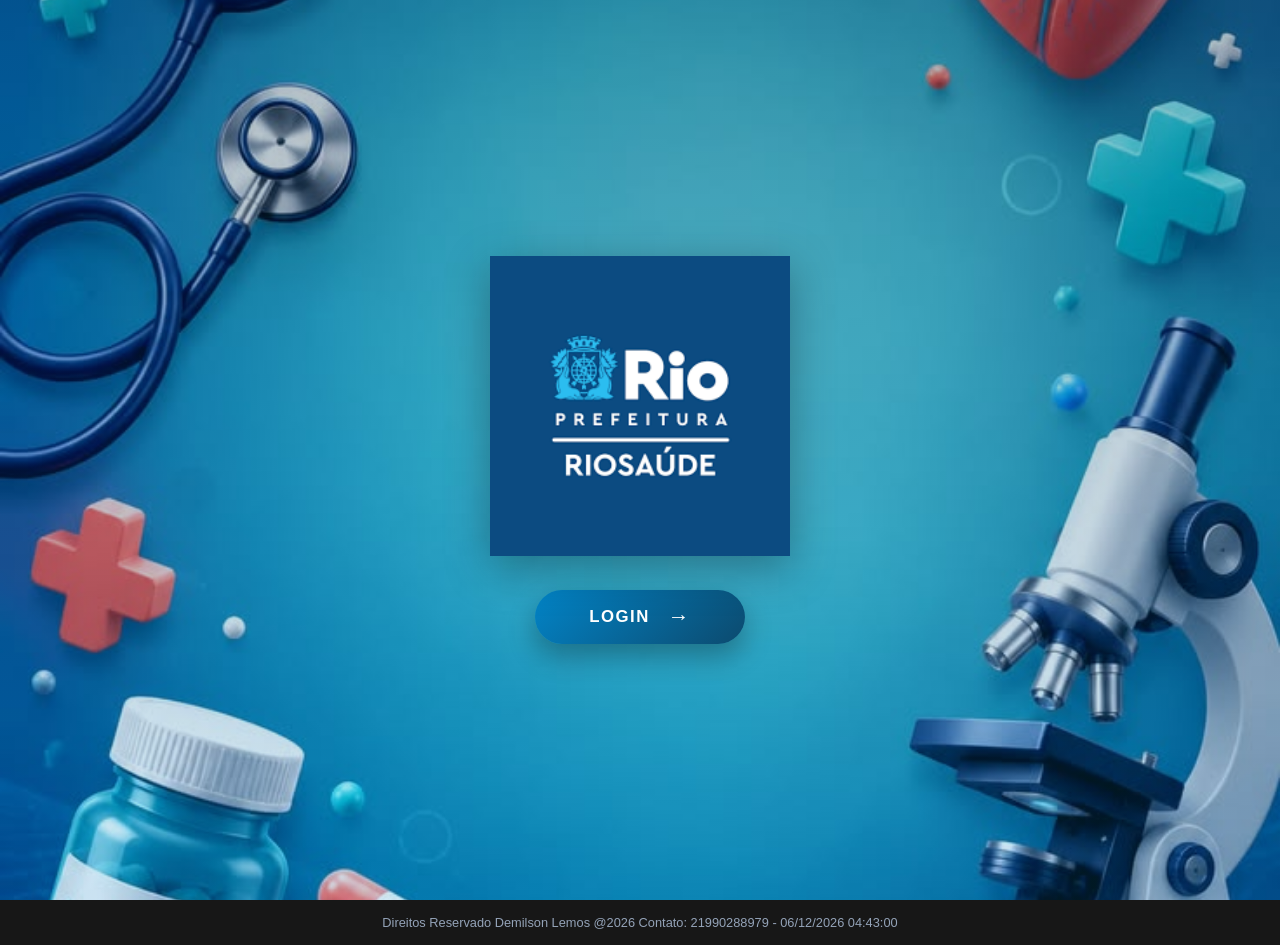
==== commit adcdbeb9: "Add files via upload" ====
--- a/index.html
+++ b/index.html
@@ -24,7 +24,7 @@
             <p id="texto-aviso-exclusao">Este registro será permanentemente excluído do sistema. Deseja continuar?</p>
             <div class="confirm-actions">
                 <button type="button" class="btn" style="background: #64748b;" onclick="fecharModalExclusao()">Cancelar</button>
-                <button type="button" class="btn" style="background: var(--danger);" onclick="confirmarExclusaoChamado()">Sim, Excluir</button>
+                <button type="button" class="btn" style="background: var(--danger);" onclick="confirmarExclusaoRegistro()">Sim, Excluir</button>
             </div>
         </div>
     </div>
@@ -44,8 +44,20 @@
     <!-- TELA DE LOGIN -->
     <main>
         <div id="login-screen">
-            <div class="login-card">
-                <img src="assets/img/RIOSAUDE.png" alt="Logo Riosaúde" onerror="this.src='https://via.placeholder.com/120?text=RIOSAUDE'">
+            <!-- Tela inicial exclusiva para dispositivos móveis -->
+            <div id="mobile-login-welcome" class="mobile-login-welcome">
+                <img src="assets/img/RIOSAUDE.png" alt="Logo Riosaúde">
+                <button type="button" class="mobile-login-button" onclick="abrirFormularioLogin()">
+                    <span>LOGIN</span>
+                    <span class="mobile-login-arrow">→</span>
+                </button>
+            </div>
+
+            <div id="login-form-container" class="login-card">
+                <div class="login-form-logo-wrap">
+                    <img src="assets/img/RIOSAUDE.png" alt="Logo Riosaúde" class="login-form-logo">
+                </div>
+                <h2>Acesso ao Helpdesk</h2>
                 <form id="loginForm" onsubmit="realizarLogin(event)">
                     <div class="form-group">
                         <label for="loginUnidade">Unidade de Saúde</label>
@@ -62,7 +74,10 @@
                         <label for="senha">Senha</label>
                         <input type="password" id="senha" required placeholder="Senha (123)">
                     </div>
-                    <button type="submit" class="btn" style="width: 100%;">Entrar</button>
+                    <div class="login-action-buttons">
+                        <button type="submit" class="btn login-enter-button">Entrar</button>
+                        <button type="button" class="btn login-back-button" onclick="fecharFormularioLogin()">← Voltar</button>
+                    </div>
                     <div class="credentials-hint">
                         <strong>Acessos de Teste (Senha: 123):</strong><br>
                         • <code>admin</code> (Acesso Total + Dashboard)<br>
@@ -230,6 +245,7 @@
                                     <th>Setor</th>
                                     <th>Responsável</th>
                                     <th>Telefone</th>
+                                    <th class="admin-only-column">Ações</th>
                                 </tr>
                             </thead>
                             <tbody>
@@ -354,6 +370,7 @@
                                     <th>Unidade</th>
                                     <th>Setor</th>
                                     <th>Telefone</th>
+                                    <th class="admin-only-column">Ações</th>
                                 </tr>
                             </thead>
                             <tbody>
@@ -368,6 +385,7 @@
                     <h3 id="titulo-form-chamado">Abrir Novo Chamado de Suporte</h3>
                     <form id="formChamado" onsubmit="salvarChamadoOuSolucao(event)">
                         <input type="hidden" id="chamadoEditId" value="">
+                        <input type="hidden" id="chamadoModo" value="">
                         <div class="grid-3">
                             <div class="form-group">
                                 <label>Nome do Solicitante</label>
--- a/css/style.css
+++ b/css/style.css
@@ -17,7 +17,7 @@
         }
 
         body {
-            background-color: #f8fafc;
+            background-color: #6490b2;
             color: var(--text-color);
             display: flex;
             flex-direction: column;
@@ -36,10 +36,11 @@
             min-height: calc(100vh - 40px);
             background: linear-gradient(135deg, #0c4a6e 0%, #0284c7 100%);
             padding: 20px;
+            
         }
 
         .login-card {
-            background: white;
+            background: rgb(115, 194, 236);
             padding: 30px 20px;
             border-radius: 8px;
             box-shadow: 0 10px 25px rgba(0, 0, 0, 0.2);
@@ -54,7 +55,7 @@
             object-fit: contain;
             margin-bottom: 20px;
             border-radius: 50%;
-            background: #0c4a6e;
+            background: rgb(115, 194, 236);
             padding: 10px;
         }
 
@@ -390,7 +391,7 @@
         .badge-encerrado { background-color: var(--success); }
 
         footer {
-            background-color: #1e293b;
+            background-color: #171717;
             color: #94a3b8;
             text-align: center;
             padding: 15px;
@@ -534,3 +535,340 @@
     cursor: not-allowed;
     background-color: #f1f5f9;
 }
+
+#login-screen {
+    display: flex;
+    justify-content: center;
+    align-items: center;
+    min-height: calc(100vh - 90px);
+    background: url('../assets/img/tela-fundo4.jpg') no-repeat center center fixed;
+    background-size: cover;
+    padding: 20px;
+}       
+
+/* =========================================================
+   MELHORIAS VISUAIS - LOGIN, RESPONSIVIDADE E PERFIS
+   ========================================================= */
+
+/* Fundo institucional em todas as telas internas */
+body {
+    background:
+        linear-gradient(rgba(12, 74, 110, 0.72), rgba(2, 132, 199, 0.62)),
+        url('../assets/img/tela-fundo4.jpg') center center / cover fixed no-repeat;
+    background-attachment: fixed;
+}
+
+#app-screen {
+    background:
+        linear-gradient(rgba(241, 245, 249, 0.86), rgba(226, 232, 240, 0.82)),
+        url('../assets/img/tela-fundo4.jpg') center center / cover fixed no-repeat;
+    background-attachment: fixed;
+}
+
+#app-screen .card {
+    background: rgba(255, 255, 255, 0.95);
+    backdrop-filter: blur(3px);
+}
+
+/* Logo maior no cabeçalho para todos os perfis */
+header img {
+    width: 64px;
+    height: 64px;
+    padding: 3px;
+}
+
+header .logo-area {
+    gap: 14px;
+}
+
+header h1 {
+    font-size: 1.2rem;
+}
+
+/* Tela inicial de acesso - padrão para desktop e dispositivos móveis */
+#login-screen {
+    min-height: 100vh;
+    padding: 0;
+    background:
+        linear-gradient(rgba(3, 38, 58, 0.30), rgba(2, 132, 199, 0.18)),
+        url('../assets/img/tela-fundo4.jpg') center center / cover no-repeat;
+}
+
+.login-card {
+    background: rgba(255, 255, 255, 0.96);
+    backdrop-filter: blur(5px);
+}
+
+/* Padrão de acesso: logo + botão LOGIN antes do formulário. */
+.mobile-login-welcome {
+    width: 100%;
+    min-height: 100vh;
+    display: flex;
+    flex-direction: column;
+    align-items: center;
+    justify-content: center;
+    gap: 34px;
+    padding: 28px;
+}
+
+.mobile-login-welcome img {
+    width: min(72vw, 300px);
+    height: min(72vw, 300px);
+    max-width: 300px;
+    max-height: 300px;
+    object-fit: contain;
+    filter: drop-shadow(0 12px 22px rgba(0, 0, 0, 0.32));
+}
+
+.mobile-login-button {
+    min-width: 210px;
+    padding: 16px 24px;
+    border: 0;
+    border-radius: 999px;
+    background: linear-gradient(135deg, #0284c7, #0c4a6e);
+    color: #fff;
+    font-size: 1.05rem;
+    font-weight: 800;
+    letter-spacing: 1.5px;
+    box-shadow: 0 12px 28px rgba(0, 0, 0, 0.30);
+    display: flex;
+    align-items: center;
+    justify-content: center;
+    gap: 18px;
+    cursor: pointer;
+    transition: transform 0.2s ease, box-shadow 0.2s ease;
+}
+
+.mobile-login-button:hover {
+    transform: translateY(-2px) scale(1.02);
+    box-shadow: 0 16px 34px rgba(0, 0, 0, 0.36);
+}
+
+.mobile-login-button:active {
+    transform: scale(0.97);
+}
+
+.mobile-login-arrow {
+    font-size: 1.35rem;
+    line-height: 1;
+}
+
+/* Botões de CRUD - cores originais */
+.admin-actions {
+    display: flex;
+    gap: 6px;
+    min-width: 150px;
+}
+
+.action-edit,
+.action-delete {
+    border: 0;
+    color: #fff;
+    padding: 6px 9px;
+    border-radius: 6px;
+    cursor: pointer;
+    font-size: 0.75rem;
+    font-weight: 700;
+    transition: transform 0.15s ease, filter 0.15s ease;
+}
+
+.action-edit {
+    background: #0284c7;
+}
+
+.action-delete {
+    background: #dc2626;
+}
+
+.action-edit:hover,
+.action-delete:hover {
+    transform: translateY(-1px);
+    filter: brightness(1.08);
+}
+
+/* Formulário permanece oculto até o usuário clicar em LOGIN. */
+#login-form-container {
+    display: none;
+}
+
+#login-form-container.mobile-form-open {
+    display: block;
+}
+
+.mobile-back-login {
+    display: inline-flex;
+    align-items: center;
+    justify-content: center;
+}
+
+.login-action-buttons {
+    display: flex;
+    gap: 12px;
+    align-items: stretch;
+    justify-content: center;
+    width: 100%;
+    margin-top: 8px;
+}
+
+.login-enter-button,
+.login-back-button {
+    flex: 1 1 0;
+    width: 100% !important;
+    min-height: 46px;
+    padding: 11px 16px !important;
+    border-radius: 8px !important;
+    display: inline-flex;
+    align-items: center;
+    justify-content: center;
+    gap: 7px;
+    font-size: 0.95rem !important;
+    font-weight: 700 !important;
+    cursor: pointer;
+    transition: transform 0.2s ease, background-color 0.25s ease, box-shadow 0.25s ease;
+}
+
+.login-enter-button:hover,
+.login-back-button:hover {
+    transform: translateY(-1px);
+    box-shadow: 0 5px 12px rgba(12, 74, 110, 0.18);
+}
+
+.login-enter-button:active,
+.login-back-button:active {
+    transform: translateY(0);
+}
+
+.login-back-button {
+    background-color: var(--primary-color) !important;
+    color: #fff !important;
+}
+
+.login-back-button:hover {
+    background-color: var(--secondary-color) !important;
+}
+
+@media (max-width: 900px) {
+    /* Tela inicial mobile: somente imagem + logo + botão */
+    #login-screen {
+        min-height: 100vh;
+        padding: 0;
+        background:
+            linear-gradient(rgba(3, 38, 58, 0.30), rgba(2, 132, 199, 0.18)),
+            url('../assets/img/tela-fundo4.jpg') center center / cover no-repeat;
+    }
+
+    .mobile-login-welcome {
+        width: 100%;
+        min-height: 100vh;
+        display: flex;
+        flex-direction: column;
+        align-items: center;
+        justify-content: center;
+        gap: 34px;
+        padding: 28px;
+    }
+
+    .mobile-login-welcome img {
+        width: min(72vw, 300px);
+        height: min(72vw, 300px);
+        max-width: 300px;
+        max-height: 300px;
+        object-fit: contain;
+        filter: drop-shadow(0 12px 22px rgba(0, 0, 0, 0.32));
+    }
+
+    .mobile-login-button {
+        min-width: 210px;
+        padding: 16px 24px;
+        border: 0;
+        border-radius: 999px;
+        background: linear-gradient(135deg, #0284c7, #0c4a6e);
+        color: #fff;
+        font-size: 1.05rem;
+        font-weight: 800;
+        letter-spacing: 1.5px;
+        box-shadow: 0 12px 28px rgba(0, 0, 0, 0.30);
+        display: flex;
+        align-items: center;
+        justify-content: center;
+        gap: 18px;
+        cursor: pointer;
+        transition: transform 0.2s ease, box-shadow 0.2s ease;
+    }
+
+    .mobile-login-button:active {
+        transform: scale(0.97);
+    }
+
+    .mobile-login-arrow {
+        font-size: 1.35rem;
+        line-height: 1;
+    }
+
+    #login-form-container {
+        display: none;
+        min-height: auto;
+        margin: 20px;
+        max-width: 430px;
+    }
+
+    #login-form-container.mobile-form-open {
+        display: block;
+    }
+
+    #login-form-container .login-form-logo-wrap {
+        display: flex;
+        justify-content: center;
+        align-items: center;
+        width: 100%;
+    }
+
+    #login-form-container .login-form-logo {
+        width: 105px !important;
+        height: 105px !important;
+    }
+
+    header {
+        padding: 10px 12px;
+    }
+
+    header img {
+        width: 58px;
+        height: 58px;
+    }
+
+    header h1 {
+        font-size: 1rem;
+    }
+
+    header small {
+        font-size: 0.72rem;
+    }
+
+    .header-actions {
+        gap: 8px;
+    }
+
+    .container {
+        margin: 12px auto;
+        padding: 0 10px;
+    }
+
+    .card {
+        padding: 15px;
+    }
+
+    .admin-actions {
+        flex-direction: column;
+        min-width: 85px;
+    }
+
+    .action-edit,
+    .action-delete {
+        width: 100%;
+    }
+
+    .table-responsive {
+        -webkit-overflow-scrolling: touch;
+    }
+}
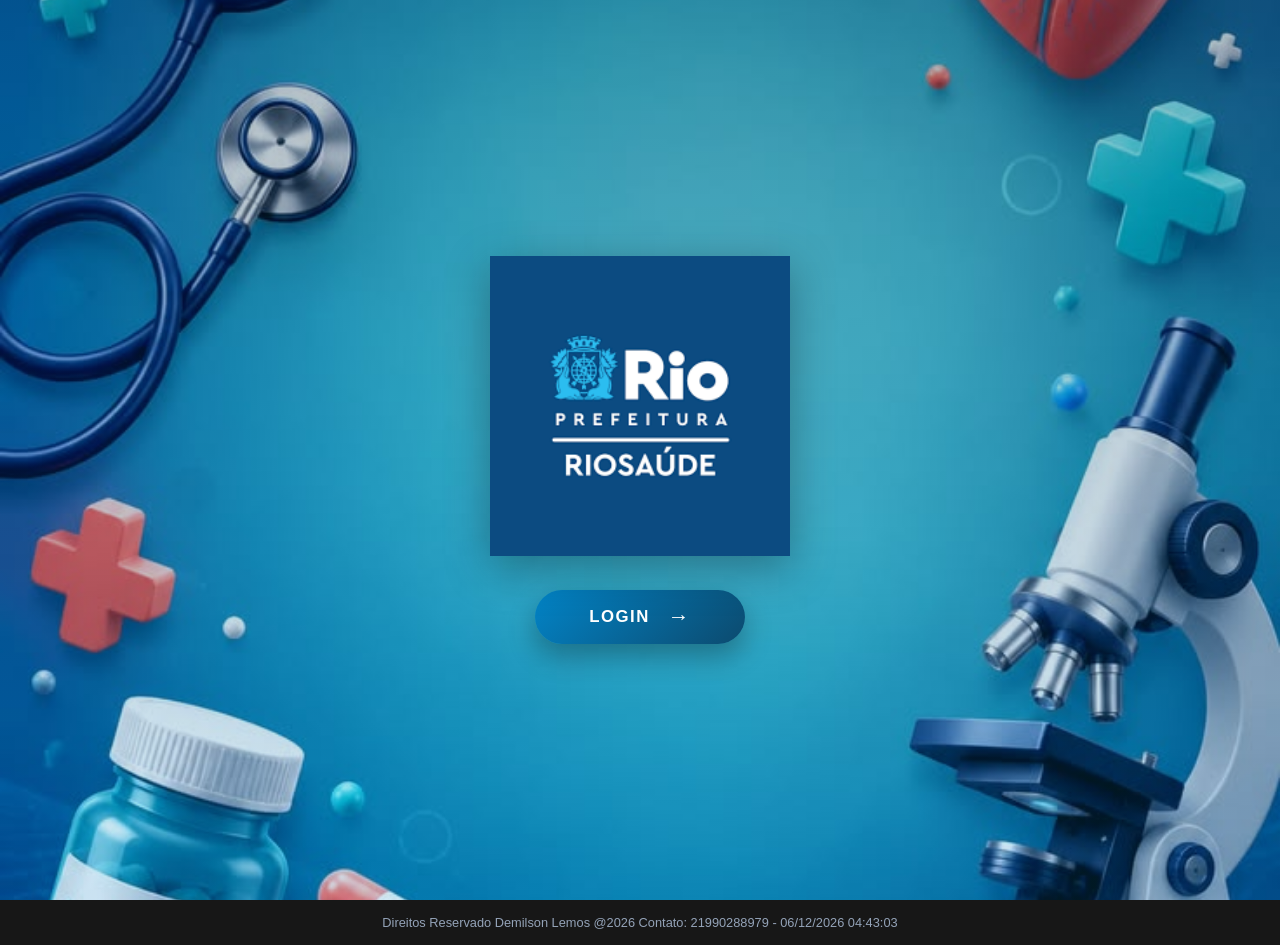
==== commit 7dd07396: "Add files via upload" ====
--- a/index.html
+++ b/index.html
@@ -25,6 +25,19 @@
             <div class="confirm-actions">
                 <button type="button" class="btn" style="background: #64748b;" onclick="fecharModalExclusao()">Cancelar</button>
                 <button type="button" class="btn" style="background: var(--danger);" onclick="confirmarExclusaoRegistro()">Sim, Excluir</button>
+            </div>
+        </div>
+    </div>
+
+    <!-- MODAL DE CONFIRMAÇÃO DE EDIÇÃO -->
+    <div id="modal-confirmar-edicao">
+        <div class="confirm-card edit-confirm-card">
+            <div class="edit-confirm-icon">✎</div>
+            <h3 id="titulo-aviso-edicao">Editar registro</h3>
+            <p id="texto-aviso-edicao">Deseja editar este registro?</p>
+            <div class="confirm-actions">
+                <button type="button" class="btn action-delete modal-action-btn" onclick="fecharModalEdicao()">Sair</button>
+                <button type="button" class="btn action-edit modal-action-btn" onclick="confirmarEdicaoRegistro()">Editar</button>
             </div>
         </div>
     </div>
@@ -358,6 +371,14 @@
                                 <label>Telefone</label>
                                 <input type="text" id="funcTelefone" required placeholder="(21) 99999-9999">
                             </div>
+                            <div class="form-group">
+                                <label>Login</label>
+                                <input type="text" id="funcLogin" required autocomplete="username" placeholder="Ex: carlos.silva">
+                            </div>
+                            <div class="form-group">
+                                <label>Senha</label>
+                                <input type="password" id="funcSenha" required autocomplete="new-password" placeholder="Crie uma senha">
+                            </div>
                         </div>
                         <button type="submit" class="btn" style="width: auto; padding: 10px 20px; margin-top: 5px;">Cadastrar Funcionário</button>
                     </form>
@@ -370,6 +391,8 @@
                                     <th>Unidade</th>
                                     <th>Setor</th>
                                     <th>Telefone</th>
+                                    <th>Login</th>
+                                    <th>Senha</th>
                                     <th class="admin-only-column">Ações</th>
                                 </tr>
                             </thead>
--- a/css/style.css
+++ b/css/style.css
@@ -665,6 +665,8 @@
     border: 0;
     color: #fff;
     padding: 6px 9px;
+    min-width: 72px;
+    height: 32px;
     border-radius: 6px;
     cursor: pointer;
     font-size: 0.75rem;
@@ -673,7 +675,7 @@
 }
 
 .action-edit {
-    background: #0284c7;
+    background: #2563eb;
 }
 
 .action-delete {
@@ -872,3 +874,84 @@
         -webkit-overflow-scrolling: touch;
     }
 }
+
+/* Confirmação de edição - visual padronizado com os botões de exclusão */
+#modal-confirmar-edicao {
+    display: none;
+    position: fixed;
+    inset: 0;
+    z-index: 3000;
+    background: rgba(15, 23, 42, 0.68);
+    backdrop-filter: blur(5px);
+    align-items: center;
+    justify-content: center;
+    padding: 20px;
+}
+
+.edit-confirm-card {
+    width: min(440px, 100%);
+    text-align: center;
+    border-radius: 20px;
+    padding: 30px 26px 25px;
+    background: #fff;
+    box-shadow: 0 25px 70px rgba(0,0,0,.30);
+    animation: modalEditIn .22s ease-out;
+}
+
+.edit-confirm-card .modal-action-btn.action-edit { background: #2563eb; }
+.edit-confirm-card .modal-action-btn.action-delete { background: #64748b; }
+.edit-confirm-icon {
+    width: 64px;
+    height: 64px;
+    margin: 0 auto 12px;
+    border-radius: 50%;
+    display: flex;
+    align-items: center;
+    justify-content: center;
+    background: #dbeafe;
+    color: #2563eb;
+    font-size: 2rem;
+    font-weight: 900;
+}
+
+.edit-confirm-card h3 {
+    margin: 0 0 10px;
+    color: #0f172a;
+    font-size: 1.35rem;
+}
+
+.edit-confirm-card p {
+    margin: 0 auto 22px;
+    max-width: 360px;
+    color: #64748b;
+    line-height: 1.55;
+}
+
+.edit-confirm-card .confirm-actions {
+    display: flex;
+    justify-content: center;
+    gap: 12px;
+}
+
+.modal-action-btn {
+    min-width: 120px;
+    background: #dc2626 !important;
+    border: none;
+    font-weight: 800;
+}
+
+.modal-action-btn:hover {
+    background: #b91c1c !important;
+    transform: translateY(-1px);
+}
+
+@keyframes modalEditIn {
+    from { opacity: 0; transform: translateY(12px) scale(.97); }
+    to { opacity: 1; transform: translateY(0) scale(1); }
+}
+
+@media (max-width: 600px) {
+    .edit-confirm-card { padding: 26px 18px 22px; }
+    .edit-confirm-card .confirm-actions { flex-direction: column-reverse; }
+    .modal-action-btn { width: 100%; }
+}
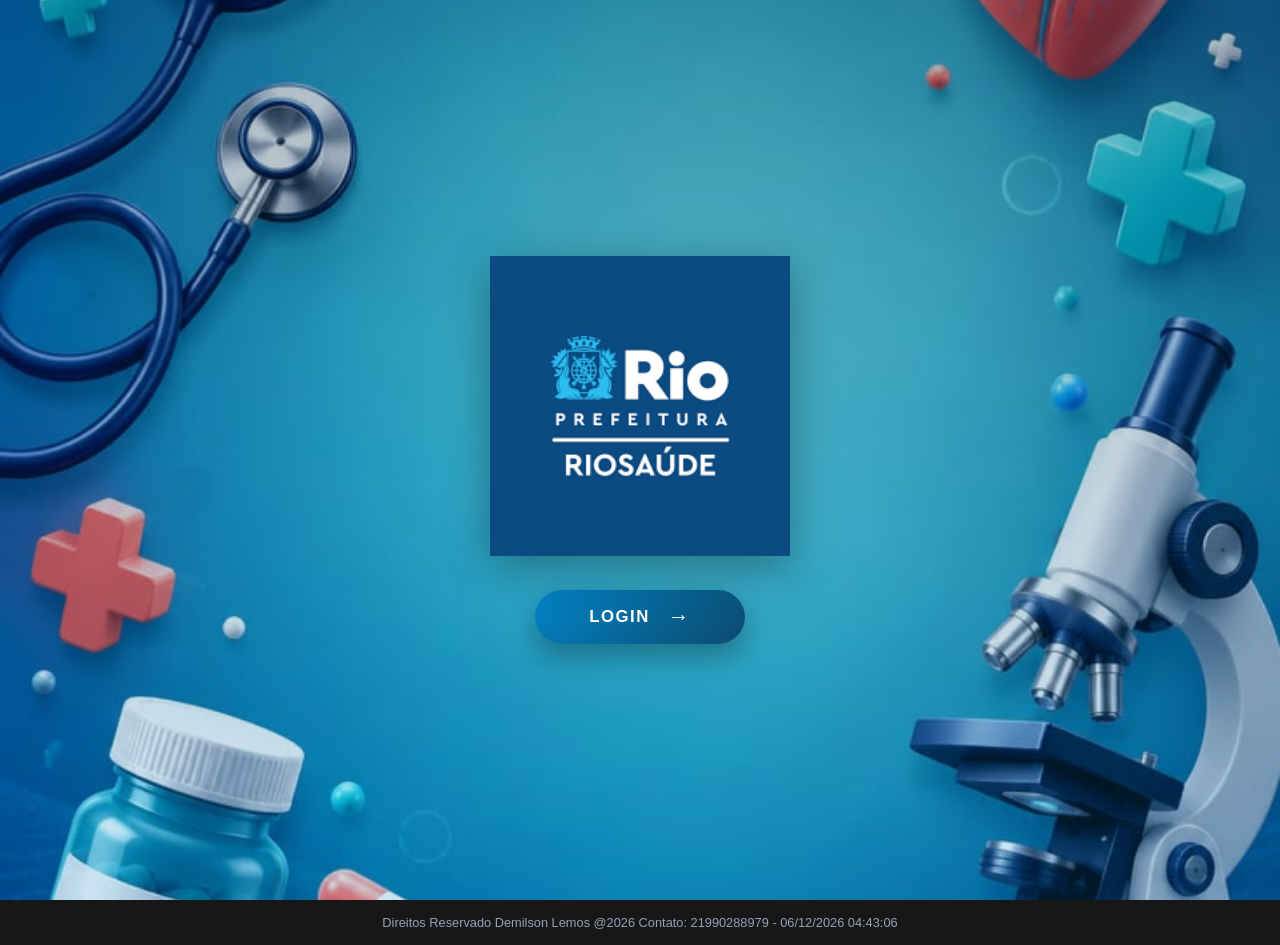
==== commit f4ebeb60: "Add files via upload" ====
--- a/index.html
+++ b/index.html
@@ -111,6 +111,12 @@
                         <small>Riosaúde - Gestão de Atendimento</small>
                     </div>
                 </div>
+
+                <div class="header-welcome" id="header-welcome" aria-live="polite">
+                    <span class="welcome-icon">👋</span>
+                    <span id="welcome-user">Bem-vindo!</span>
+                </div>
+
                 <div class="header-actions">
                     <div class="header-search-box">
                         <input type="text" id="globalSearchInput" placeholder="Nome ou Nº Chamado..." onkeydown="if(event.key === 'Enter') executarBuscaGlobal()">
--- a/css/style.css
+++ b/css/style.css
@@ -955,3 +955,108 @@
     .edit-confirm-card .confirm-actions { flex-direction: column-reverse; }
     .modal-action-btn { width: 100%; }
 }
+
+/* ===== Cabeçalho: boas-vindas centralizadas ===== */
+header {
+    display: grid;
+    grid-template-columns: minmax(250px, 1fr) minmax(220px, auto) minmax(430px, 1fr);
+    align-items: center;
+    column-gap: 24px;
+}
+
+.header-welcome {
+    justify-self: center;
+    display: flex;
+    align-items: center;
+    justify-content: center;
+    gap: 8px;
+    min-width: 220px;
+    padding: 9px 18px;
+    border: 1px solid rgba(255,255,255,.24);
+    border-radius: 999px;
+    background: rgba(255,255,255,.10);
+    box-shadow: 0 4px 14px rgba(0,0,0,.10);
+    color: #fff;
+    font-size: .98rem;
+    font-weight: 700;
+    text-align: center;
+    white-space: nowrap;
+}
+
+.welcome-icon {
+    font-size: 1.05rem;
+}
+
+.header-actions {
+    justify-self: end;
+    width: 100%;
+    justify-content: flex-end;
+}
+
+.header-search-box {
+    margin-left: auto;
+    margin-right: auto;
+}
+
+@media (max-width: 1050px) {
+    header {
+        grid-template-columns: 1fr 1fr;
+        row-gap: 12px;
+    }
+
+    .header-welcome {
+        grid-column: 1 / -1;
+        grid-row: 2;
+        justify-self: center;
+        order: 2;
+    }
+
+    .logo-area {
+        grid-column: 1;
+        grid-row: 1;
+    }
+
+    .header-actions {
+        grid-column: 2;
+        grid-row: 1;
+    }
+}
+
+@media (max-width: 700px) {
+    header {
+        display: flex;
+        flex-direction: column;
+        align-items: stretch;
+        gap: 10px;
+    }
+
+    header .logo-area {
+        justify-content: center;
+        text-align: center;
+    }
+
+    .header-welcome {
+        order: 2;
+        width: fit-content;
+        max-width: 100%;
+        margin: 0 auto;
+        font-size: .9rem;
+        padding: 8px 14px;
+    }
+
+    .header-actions {
+        order: 3;
+        width: 100%;
+        justify-content: center;
+        align-items: center;
+    }
+
+    .header-search-box {
+        margin: 0 auto;
+        max-width: 100%;
+    }
+
+    .header-search-box input {
+        width: min(55vw, 220px);
+    }
+}
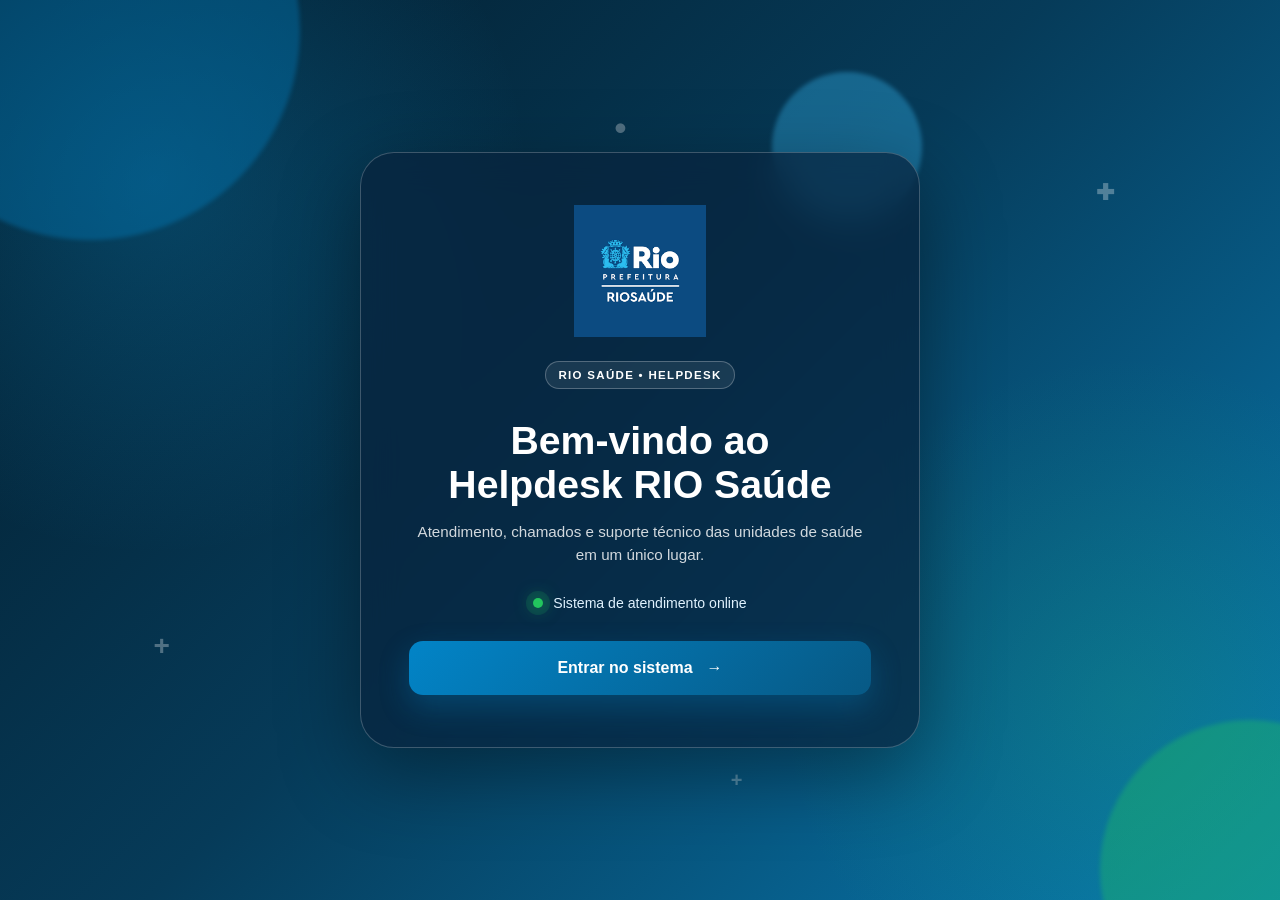
==== commit a65a9600: "Add files via upload" ====
--- a/index.html
+++ b/index.html
@@ -54,52 +54,71 @@
         </div>
     </div>
 
-    <!-- TELA DE LOGIN -->
-    <main>
-        <div id="login-screen">
-            <!-- Tela inicial exclusiva para dispositivos móveis -->
-            <div id="mobile-login-welcome" class="mobile-login-welcome">
-                <img src="assets/img/RIOSAUDE.png" alt="Logo Riosaúde">
-                <button type="button" class="mobile-login-button" onclick="abrirFormularioLogin()">
-                    <span>LOGIN</span>
-                    <span class="mobile-login-arrow">→</span>
+    <!-- TELA DE LOGIN RESPONSIVA -->
+    <div id="login-screen">
+        <div class="login-animated-bg" aria-hidden="true">
+            <span class="login-orb orb-1"></span><span class="login-orb orb-2"></span><span class="login-orb orb-3"></span>
+            <span class="login-particle particle-1">+</span><span class="login-particle particle-2">✚</span>
+            <span class="login-particle particle-3">•</span><span class="login-particle particle-4">+</span>
+        </div>
+
+        <!-- Tela inicial: apenas um botão de Login -->
+        <section id="login-welcome-screen" class="login-welcome-screen">
+            <div class="welcome-panel">
+                <div class="welcome-logo-wrap"><img src="assets/img/RIOSAUDE.png" alt="Logo RIOSAÚDE"></div>
+                <span class="showcase-badge">RIO SAÚDE • HELPDESK</span>
+                <h1>Bem-vindo ao<br><strong>Helpdesk RIO Saúde</strong></h1>
+                <p>Atendimento, chamados e suporte técnico das unidades de saúde em um único lugar.</p>
+                <div class="showcase-status"><span class="status-dot"></span><span>Sistema de atendimento online</span></div>
+                <button type="button" class="welcome-login-button" onclick="abrirFormularioLogin()">
+                    <span>Entrar no sistema</span><span>→</span>
                 </button>
             </div>
-
-            <div id="login-form-container" class="login-card">
-                <div class="login-form-logo-wrap">
-                    <img src="assets/img/RIOSAUDE.png" alt="Logo Riosaúde" class="login-form-logo">
-                </div>
-                <h2>Acesso ao Helpdesk</h2>
+        </section>
+
+        <!-- Formulário aparece somente após clicar em Entrar -->
+        <div class="login-animated-shell login-form-shell" id="login-form-container">
+            <section class="login-showcase login-showcase-form">
+                <div class="showcase-glow"></div>
+                <div class="showcase-content">
+                    <div class="showcase-logo-wrap"><img src="assets/img/RIOSAUDE.png" alt="Logo RIOSAÚDE" class="showcase-logo"></div>
+                    <span class="showcase-badge">RIO SAÚDE • HELPDESK</span>
+                    <h1>Bem-vindo ao<br><strong>Helpdesk RIO Saúde</strong></h1>
+                    <p>Atendimento, chamados e suporte técnico das unidades de saúde em um único lugar.</p>
+                    <div class="showcase-status"><span class="status-dot"></span><span>Sistema de atendimento online</span></div>
+                </div>
+            </section>
+            <section class="login-card login-animated-card">
+                <div class="login-card-top">
+                    <div class="login-form-logo-wrap"><img src="assets/img/RIOSAUDE.png" alt="Logo Riosaúde" class="login-form-logo"></div>
+                    <span class="login-eyebrow">ACESSO SEGURO</span>
+                    <h2>Entrar no sistema</h2>
+                    <p>Informe seus dados para continuar.</p>
+                </div>
                 <form id="loginForm" onsubmit="realizarLogin(event)">
-                    <div class="form-group">
+                    <div class="form-group animated-field">
                         <label for="loginUnidade">Unidade de Saúde</label>
-                        <select id="loginUnidade" required>
-                            <option value="">Selecione sua unidade...</option>
-                        </select>
-                        <small style="display:block; margin-top:5px; color:#64748b;">A unidade selecionada será usada para separar os chamados, funcionários e informações do atendimento.</small>
-                    </div>
-                    <div class="form-group">
+                        <div class="login-input-wrap select-wrap"><span class="input-icon">⌂</span><select id="loginUnidade" required><option value="">Selecione sua unidade...</option></select></div>
+                        <small class="login-help">Selecione a unidade onde você atua.</small>
+                    </div>
+                    <div class="form-group animated-field">
                         <label for="usuario">Usuário</label>
-                        <input type="text" id="usuario" required placeholder="admin, tecnico ou funcionario">
-                    </div>
-                    <div class="form-group">
+                        <div class="login-input-wrap"><span class="input-icon">♙</span><input type="text" id="usuario" required placeholder="Digite seu usuário" autocomplete="username"></div>
+                    </div>
+                    <div class="form-group animated-field">
                         <label for="senha">Senha</label>
-                        <input type="password" id="senha" required placeholder="Senha (123)">
+                        <div class="login-input-wrap"><span class="input-icon">⌑</span><input type="password" id="senha" required placeholder="Digite sua senha" autocomplete="current-password"></div>
                     </div>
                     <div class="login-action-buttons">
-                        <button type="submit" class="btn login-enter-button">Entrar</button>
-                        <button type="button" class="btn login-back-button" onclick="fecharFormularioLogin()">← Voltar</button>
-                    </div>
-                    <div class="credentials-hint">
-                        <strong>Acessos de Teste (Senha: 123):</strong><br>
-                        • <code>admin</code> (Acesso Total + Dashboard)<br>
-                        • <code>tecnico</code> (Chamados, Cadastros e Inventário)<br>
-                        • <code>funcionario</code> (Abertura e Consulta)
-                    </div>
+                        <button type="submit" class="btn login-enter-button"><span>Entrar</span><span class="login-arrow">→</span></button>
+                        <button type="button" class="btn login-back-button" onclick="fecharFormularioLogin()">Voltar</button>
+                    </div>
+                    <div class="credentials-hint"><strong>Acessos de teste</strong><span>Senha padrão: <code>123</code></span><span><b>admin</b> • acesso total</span><span><b>tecnico</b> • suporte técnico</span><span>Funcionários • login cadastrado</span></div>
                 </form>
-            </div>
+                <div class="login-footer-line"><span class="secure-icon">✓</span> Ambiente protegido do Helpdesk RIO Saúde</div>
+            </section>
         </div>
+    </div>
 
         <!-- TELA DO SISTEMA INTERNO -->
         <div id="app-screen">
@@ -111,12 +130,6 @@
                         <small>Riosaúde - Gestão de Atendimento</small>
                     </div>
                 </div>
-
-                <div class="header-welcome" id="header-welcome" aria-live="polite">
-                    <span class="welcome-icon">👋</span>
-                    <span id="welcome-user">Bem-vindo!</span>
-                </div>
-
                 <div class="header-actions">
                     <div class="header-search-box">
                         <input type="text" id="globalSearchInput" placeholder="Nome ou Nº Chamado..." onkeydown="if(event.key === 'Enter') executarBuscaGlobal()">
--- a/css/style.css
+++ b/css/style.css
@@ -956,107 +956,1549 @@
     .modal-action-btn { width: 100%; }
 }
 
-/* ===== Cabeçalho: boas-vindas centralizadas ===== */
-header {
-    display: grid;
-    grid-template-columns: minmax(250px, 1fr) minmax(220px, auto) minmax(430px, 1fr);
-    align-items: center;
-    column-gap: 24px;
-}
-
-.header-welcome {
-    justify-self: center;
+/* =========================================================
+   LOGIN ANIMADO — HELPDESK RIO SAÚDE
+   Inspirado no conceito de telas modernas de login com
+   painel institucional + cartão de acesso animado.
+   ========================================================= */
+#login-screen {
+    position: relative;
+    min-height: 100vh;
+    width: 100%;
+    overflow: hidden;
     display: flex;
     align-items: center;
     justify-content: center;
-    gap: 8px;
-    min-width: 220px;
-    padding: 9px 18px;
-    border: 1px solid rgba(255,255,255,.24);
-    border-radius: 999px;
-    background: rgba(255,255,255,.10);
-    box-shadow: 0 4px 14px rgba(0,0,0,.10);
-    color: #fff;
-    font-size: .98rem;
-    font-weight: 700;
-    text-align: center;
-    white-space: nowrap;
-}
-
-.welcome-icon {
-    font-size: 1.05rem;
-}
-
-.header-actions {
-    justify-self: end;
-    width: 100%;
-    justify-content: flex-end;
-}
-
-.header-search-box {
-    margin-left: auto;
-    margin-right: auto;
-}
-
-@media (max-width: 1050px) {
-    header {
-        grid-template-columns: 1fr 1fr;
-        row-gap: 12px;
-    }
-
-    .header-welcome {
-        grid-column: 1 / -1;
-        grid-row: 2;
-        justify-self: center;
-        order: 2;
-    }
-
-    .logo-area {
-        grid-column: 1;
-        grid-row: 1;
+    padding: 28px;
+    background:
+        radial-gradient(circle at 12% 20%, rgba(14,165,233,.24), transparent 28%),
+        radial-gradient(circle at 88% 78%, rgba(34,197,94,.16), transparent 26%),
+        linear-gradient(135deg, #031b2a 0%, #063b59 48%, #087bb3 100%);
+}
+
+.login-animated-bg { position:absolute; inset:0; pointer-events:none; overflow:hidden; }
+.login-orb { position:absolute; border-radius:50%; filter:blur(2px); opacity:.35; animation: loginFloat 9s ease-in-out infinite; }
+.orb-1 { width:420px; height:420px; background:#0284c7; top:-180px; left:-120px; }
+.orb-2 { width:300px; height:300px; background:#22c55e; right:-120px; bottom:-120px; animation-delay:-3s; }
+.orb-3 { width:150px; height:150px; background:#38bdf8; right:28%; top:8%; animation-delay:-6s; }
+.login-particle { position:absolute; color:rgba(255,255,255,.30); font-weight:800; animation: particleFloat 6s ease-in-out infinite; }
+.particle-1 { left:12%; top:70%; font-size:28px; }
+.particle-2 { right:13%; top:20%; font-size:22px; animation-delay:-2s; }
+.particle-3 { left:48%; top:12%; font-size:34px; animation-delay:-4s; }
+.particle-4 { right:42%; bottom:12%; font-size:20px; animation-delay:-1s; }
+
+.login-animated-shell {
+    position:relative;
+    z-index:2;
+    width:min(1080px, 100%);
+    min-height:650px;
+    display:grid;
+    grid-template-columns: 1.05fr .95fr;
+    border-radius:28px;
+    overflow:hidden;
+    background:rgba(255,255,255,.12);
+    border:1px solid rgba(255,255,255,.20);
+    box-shadow:0 30px 80px rgba(0,0,0,.38);
+    backdrop-filter:blur(16px);
+    animation: loginShellIn .8s cubic-bezier(.2,.8,.2,1) both;
+}
+
+.login-showcase {
+    position:relative;
+    min-height:650px;
+    overflow:hidden;
+    display:flex;
+    align-items:center;
+    padding:58px;
+    color:#fff;
+    background:
+        linear-gradient(145deg, rgba(3,34,52,.88), rgba(3,104,151,.66)),
+        url('../assets/img/tela-fundo4.jpg') center/cover no-repeat;
+}
+.login-showcase::before {
+    content:"";
+    position:absolute;
+    width:480px; height:480px;
+    border:1px solid rgba(255,255,255,.12);
+    border-radius:50%;
+    right:-240px; bottom:-220px;
+    box-shadow:0 0 0 45px rgba(255,255,255,.025), 0 0 0 90px rgba(255,255,255,.018);
+}
+.showcase-content { position:relative; z-index:2; max-width:490px; animation: contentSlide .9s .15s both; }
+.showcase-logo-wrap { width:112px; height:112px; padding:12px; display:grid; place-items:center; border-radius:28px; background:rgba(255,255,255,.96); box-shadow:0 18px 40px rgba(0,0,0,.25); margin-bottom:26px; animation: logoPulse 4s ease-in-out infinite; }
+.showcase-logo { width:100%; height:100%; object-fit:contain; }
+.showcase-badge { display:inline-flex; padding:7px 12px; border:1px solid rgba(255,255,255,.25); border-radius:999px; background:rgba(255,255,255,.08); font-size:.72rem; font-weight:800; letter-spacing:1.3px; margin-bottom:18px; }
+.login-showcase h1 { font-size:clamp(2rem,4vw,3.3rem); line-height:1.08; letter-spacing:-1px; margin-bottom:18px; }
+.login-showcase h1 strong { color:#7dd3fc; }
+.login-showcase p { color:#dbeafe; line-height:1.7; max-width:450px; font-size:1rem; }
+.showcase-status { display:flex; align-items:center; gap:10px; margin-top:28px; color:#e0f2fe; font-size:.88rem; }
+.status-dot { width:10px; height:10px; border-radius:50%; background:#22c55e; box-shadow:0 0 0 7px rgba(34,197,94,.14), 0 0 18px rgba(34,197,94,.8); animation: statusPulse 2s infinite; }
+.showcase-wave { position:absolute; width:260px; height:260px; right:-90px; top:-90px; border:1px solid rgba(255,255,255,.10); border-radius:50%; box-shadow:0 0 0 35px rgba(255,255,255,.025), 0 0 0 70px rgba(255,255,255,.018); }
+
+.login-animated-card {
+    margin:0;
+    width:100%;
+    max-width:none;
+    min-height:650px;
+    padding:48px 46px 28px;
+    border:0;
+    border-radius:0;
+    background:rgba(255,255,255,.97);
+    box-shadow:none;
+    text-align:left;
+    display:flex !important;
+    flex-direction:column;
+    justify-content:center;
+    animation: cardSlide .9s .1s both;
+}
+.login-card-top { margin-bottom:24px; }
+.login-card-top .login-form-logo-wrap { display:none; }
+.login-eyebrow { color:#0284c7; font-size:.70rem; font-weight:900; letter-spacing:1.6px; }
+.login-animated-card h2 { margin:5px 0 6px; color:#0f172a; font-size:1.8rem; letter-spacing:-.5px; }
+.login-animated-card .login-card-top p { color:#64748b; font-size:.88rem; }
+.login-animated-card .form-group { margin-bottom:18px; }
+.login-animated-card .form-group label { color:#334155; font-size:.78rem; font-weight:800; margin-bottom:7px; }
+.login-input-wrap { position:relative; display:flex; align-items:center; }
+.input-icon { position:absolute; left:14px; z-index:2; color:#0284c7; font-size:1rem; font-weight:800; }
+.login-input-wrap input, .login-input-wrap select {
+    width:100%; height:50px; padding:0 14px 0 42px !important; border:1px solid #dbe3ea !important; border-radius:12px !important;
+    background:#f8fafc !important; color:#0f172a; outline:none; transition:.25s ease; box-shadow:inset 0 1px 2px rgba(15,23,42,.03);
+}
+.login-input-wrap select { appearance:auto; }
+.login-input-wrap input:focus, .login-input-wrap select:focus { border-color:#0284c7 !important; background:#fff !important; box-shadow:0 0 0 4px rgba(2,132,199,.11) !important; transform:translateY(-1px); }
+.login-help { display:block; margin-top:6px; color:#94a3b8; font-size:.68rem; }
+.animated-field { animation: fieldIn .65s both; }
+.animated-field:nth-child(2) { animation-delay:.08s; }
+.animated-field:nth-child(3) { animation-delay:.16s; }
+.login-enter-button, .login-back-button { min-height:50px !important; border-radius:12px !important; }
+.login-enter-button { background:linear-gradient(135deg,#0284c7,#075985) !important; box-shadow:0 10px 24px rgba(2,132,199,.25); }
+.login-enter-button:hover { background:linear-gradient(135deg,#0369a1,#0c4a6e) !important; transform:translateY(-2px) !important; box-shadow:0 14px 28px rgba(2,132,199,.32) !important; }
+.login-arrow { font-size:1.2rem; transition:transform .2s; }
+.login-enter-button:hover .login-arrow { transform:translateX(4px); }
+.login-back-button { background:#e2e8f0 !important; color:#334155 !important; }
+.login-back-button:hover { background:#cbd5e1 !important; }
+.credentials-hint { display:grid; gap:4px; margin-top:18px; background:#f1f5f9; border:1px solid #e2e8f0; color:#64748b; padding:12px 14px; border-radius:12px; font-size:.70rem; }
+.credentials-hint strong { color:#0f172a; }
+.credentials-hint code { background:#e0f2fe; color:#075985; padding:2px 5px; border-radius:4px; }
+.login-footer-line { margin-top:18px; padding-top:14px; border-top:1px solid #e2e8f0; color:#94a3b8; font-size:.68rem; text-align:center; }
+.secure-icon { color:#16a34a; font-weight:900; margin-right:4px; }
+
+@keyframes loginShellIn { from { opacity:0; transform:translateY(30px) scale(.97); } to { opacity:1; transform:none; } }
+@keyframes contentSlide { from { opacity:0; transform:translateX(-35px); } to { opacity:1; transform:none; } }
+@keyframes cardSlide { from { opacity:0; transform:translateX(35px); } to { opacity:1; transform:none; } }
+@keyframes fieldIn { from { opacity:0; transform:translateY(12px); } to { opacity:1; transform:none; } }
+@keyframes loginFloat { 0%,100% { transform:translate3d(0,0,0); } 50% { transform:translate3d(18px,24px,0) scale(1.04); } }
+@keyframes particleFloat { 0%,100% { transform:translateY(0); opacity:.25; } 50% { transform:translateY(-18px); opacity:.55; } }
+@keyframes logoPulse { 0%,100% { transform:translateY(0); } 50% { transform:translateY(-5px); } }
+@keyframes statusPulse { 0%,100% { opacity:1; } 50% { opacity:.55; } }
+
+@media (max-width: 900px) {
+    #login-screen { padding:0; align-items:stretch; }
+    .login-animated-shell { width:100%; min-height:100vh; border-radius:0; grid-template-columns:1fr; box-shadow:none; background:transparent; backdrop-filter:none; }
+    .login-showcase { min-height:300px; padding:34px 28px 42px; align-items:center; justify-content:center; text-align:center; }
+    .showcase-content { max-width:600px; }
+    .showcase-logo-wrap { width:78px; height:78px; border-radius:20px; margin:0 auto 16px; padding:8px; }
+    .showcase-badge { margin-bottom:10px; font-size:.62rem; }
+    .login-showcase h1 { font-size:clamp(1.65rem,7vw,2.35rem); margin-bottom:10px; }
+    .login-showcase p { font-size:.82rem; line-height:1.5; margin:auto; }
+    .showcase-status { justify-content:center; margin-top:15px; font-size:.75rem; }
+    .login-animated-card { min-height:auto; padding:30px 24px 26px; border-radius:28px 28px 0 0; margin-top:-22px; position:relative; z-index:3; }
+    .login-card-top { text-align:center; }
+    .login-card-top .login-form-logo-wrap { display:flex; justify-content:center; margin-bottom:12px; }
+    .login-card-top .login-form-logo { width:68px !important; height:68px !important; object-fit:contain; }
+    .login-animated-card h2 { font-size:1.45rem; }
+    .login-action-buttons { gap:9px; }
+    .login-enter-button, .login-back-button { min-height:46px !important; }
+    .login-particle { display:none; }
+}
+
+@media (max-width: 480px) {
+    .login-showcase { min-height:265px; padding:25px 20px 38px; }
+    .login-showcase p { display:none; }
+    .showcase-status { margin-top:12px; }
+    .login-animated-card { padding:26px 18px 22px; }
+    .login-input-wrap input, .login-input-wrap select { height:48px; }
+    .credentials-hint { font-size:.65rem; }
+}
+
+/* ========================================================= LOGIN ANIMADO — RIO SAÚDE ========================================================= */
+#login-screen{position:relative;min-height:100vh;width:100%;overflow:hidden;display:flex;align-items:center;justify-content:center;padding:28px;background:radial-gradient(circle at 12% 20%,rgba(14,165,233,.24),transparent 28%),radial-gradient(circle at 88% 78%,rgba(34,197,94,.16),transparent 26%),linear-gradient(135deg,#031b2a 0%,#063b59 48%,#087bb3 100%)}
+.login-animated-bg{position:absolute;inset:0;pointer-events:none;overflow:hidden}.login-orb{position:absolute;border-radius:50%;filter:blur(2px);opacity:.35;animation:loginFloat 9s ease-in-out infinite}.orb-1{width:420px;height:420px;background:#0284c7;top:-180px;left:-120px}.orb-2{width:300px;height:300px;background:#22c55e;right:-120px;bottom:-120px;animation-delay:-3s}.orb-3{width:150px;height:150px;background:#38bdf8;right:28%;top:8%;animation-delay:-6s}.login-particle{position:absolute;color:rgba(255,255,255,.3);font-weight:800;animation:particleFloat 6s ease-in-out infinite}.particle-1{left:12%;top:70%;font-size:28px}.particle-2{right:13%;top:20%;font-size:22px;animation-delay:-2s}.particle-3{left:48%;top:12%;font-size:34px;animation-delay:-4s}.particle-4{right:42%;bottom:12%;font-size:20px;animation-delay:-1s}
+.login-animated-shell{position:relative;z-index:2;width:min(1080px,100%);min-height:650px;display:grid;grid-template-columns:1.05fr .95fr;border-radius:28px;overflow:hidden;background:rgba(255,255,255,.12);border:1px solid rgba(255,255,255,.2);box-shadow:0 30px 80px rgba(0,0,0,.38);backdrop-filter:blur(16px);animation:loginShellIn .8s cubic-bezier(.2,.8,.2,1) both}
+.login-showcase{position:relative;min-height:650px;overflow:hidden;display:flex;align-items:center;padding:58px;color:#fff;background:linear-gradient(145deg,rgba(3,34,52,.88),rgba(3,104,151,.66)),url('../assets/img/tela-fundo4.jpg') center/cover no-repeat}.login-showcase::before{content:"";position:absolute;width:480px;height:480px;border:1px solid rgba(255,255,255,.12);border-radius:50%;right:-240px;bottom:-220px;box-shadow:0 0 0 45px rgba(255,255,255,.025),0 0 0 90px rgba(255,255,255,.018)}.showcase-content{position:relative;z-index:2;max-width:490px;animation:contentSlide .9s .15s both}.showcase-logo-wrap{width:112px;height:112px;padding:12px;display:grid;place-items:center;border-radius:28px;background:rgba(255,255,255,.96);box-shadow:0 18px 40px rgba(0,0,0,.25);margin-bottom:26px;animation:logoPulse 4s ease-in-out infinite}.showcase-logo{width:100%;height:100%;object-fit:contain}.showcase-badge{display:inline-flex;padding:7px 12px;border:1px solid rgba(255,255,255,.25);border-radius:999px;background:rgba(255,255,255,.08);font-size:.72rem;font-weight:800;letter-spacing:1.3px;margin-bottom:18px}.login-showcase h1{font-size:clamp(2rem,4vw,3.3rem);line-height:1.08;letter-spacing:-1px;margin-bottom:18px}.login-showcase h1 strong{color:#7dd3fc}.login-showcase p{color:#dbeafe;line-height:1.7;max-width:450px;font-size:1rem}.showcase-status{display:flex;align-items:center;gap:10px;margin-top:28px;color:#e0f2fe;font-size:.88rem}.status-dot{width:10px;height:10px;border-radius:50%;background:#22c55e;box-shadow:0 0 0 7px rgba(34,197,94,.14),0 0 18px rgba(34,197,94,.8);animation:statusPulse 2s infinite}.showcase-wave{position:absolute;width:260px;height:260px;right:-90px;top:-90px;border:1px solid rgba(255,255,255,.1);border-radius:50%;box-shadow:0 0 0 35px rgba(255,255,255,.025),0 0 0 70px rgba(255,255,255,.018)}
+.login-animated-card{margin:0;width:100%;max-width:none;min-height:650px;padding:48px 46px 28px;border:0;border-radius:0;background:rgba(255,255,255,.97);box-shadow:none;text-align:left;display:flex!important;flex-direction:column;justify-content:center;animation:cardSlide .9s .1s both}.login-card-top{margin-bottom:24px}.login-card-top .login-form-logo-wrap{display:none}.login-eyebrow{color:#0284c7;font-size:.7rem;font-weight:900;letter-spacing:1.6px}.login-animated-card h2{margin:5px 0 6px;color:#0f172a;font-size:1.8rem;letter-spacing:-.5px}.login-animated-card .login-card-top p{color:#64748b;font-size:.88rem}.login-animated-card .form-group{margin-bottom:18px}.login-animated-card .form-group label{color:#334155;font-size:.78rem;font-weight:800;margin-bottom:7px}.login-input-wrap{position:relative;display:flex;align-items:center}.input-icon{position:absolute;left:14px;z-index:2;color:#0284c7;font-size:1rem;font-weight:800}.login-input-wrap input,.login-input-wrap select{width:100%;height:50px;padding:0 14px 0 42px!important;border:1px solid #dbe3ea!important;border-radius:12px!important;background:#f8fafc!important;color:#0f172a;outline:none;transition:.25s ease;box-shadow:inset 0 1px 2px rgba(15,23,42,.03)}.login-input-wrap input:focus,.login-input-wrap select:focus{border-color:#0284c7!important;background:#fff!important;box-shadow:0 0 0 4px rgba(2,132,199,.11)!important;transform:translateY(-1px)}.login-help{display:block;margin-top:6px;color:#94a3b8;font-size:.68rem}.animated-field{animation:fieldIn .65s both}.animated-field:nth-child(2){animation-delay:.08s}.animated-field:nth-child(3){animation-delay:.16s}.login-enter-button,.login-back-button{min-height:50px!important;border-radius:12px!important}.login-enter-button{background:linear-gradient(135deg,#0284c7,#075985)!important;box-shadow:0 10px 24px rgba(2,132,199,.25)}.login-enter-button:hover{background:linear-gradient(135deg,#0369a1,#0c4a6e)!important;transform:translateY(-2px)!important;box-shadow:0 14px 28px rgba(2,132,199,.32)!important}.login-arrow{font-size:1.2rem;transition:transform .2s}.login-enter-button:hover .login-arrow{transform:translateX(4px)}.login-back-button{background:#e2e8f0!important;color:#334155!important}.login-back-button:hover{background:#cbd5e1!important}.credentials-hint{display:grid;gap:4px;margin-top:18px;background:#f1f5f9;border:1px solid #e2e8f0;color:#64748b;padding:12px 14px;border-radius:12px;font-size:.7rem}.credentials-hint strong{color:#0f172a}.credentials-hint code{background:#e0f2fe;color:#075985;padding:2px 5px;border-radius:4px}.login-footer-line{margin-top:18px;padding-top:14px;border-top:1px solid #e2e8f0;color:#94a3b8;font-size:.68rem;text-align:center}.secure-icon{color:#16a34a;font-weight:900;margin-right:4px}
+@keyframes loginShellIn{from{opacity:0;transform:translateY(30px) scale(.97)}to{opacity:1;transform:none}}@keyframes contentSlide{from{opacity:0;transform:translateX(-35px)}to{opacity:1;transform:none}}@keyframes cardSlide{from{opacity:0;transform:translateX(35px)}to{opacity:1;transform:none}}@keyframes fieldIn{from{opacity:0;transform:translateY(12px)}to{opacity:1;transform:none}}@keyframes loginFloat{0%,100%{transform:translate3d(0,0,0)}50%{transform:translate3d(18px,24px,0) scale(1.04)}}@keyframes particleFloat{0%,100%{transform:translateY(0);opacity:.25}50%{transform:translateY(-18px);opacity:.55}}@keyframes logoPulse{0%,100%{transform:translateY(0)}50%{transform:translateY(-5px)}}@keyframes statusPulse{0%,100%{opacity:1}50%{opacity:.55}}
+@media(max-width:900px){#login-screen{padding:0;align-items:stretch}.login-animated-shell{width:100%;min-height:100vh;border-radius:0;grid-template-columns:1fr;box-shadow:none;background:transparent;backdrop-filter:none}.login-showcase{min-height:300px;padding:34px 28px 42px;align-items:center;justify-content:center;text-align:center}.showcase-content{max-width:600px}.showcase-logo-wrap{width:78px;height:78px;border-radius:20px;margin:0 auto 16px;padding:8px}.showcase-badge{margin-bottom:10px;font-size:.62rem}.login-showcase h1{font-size:clamp(1.65rem,7vw,2.35rem);margin-bottom:10px}.login-showcase p{font-size:.82rem;line-height:1.5;margin:auto}.showcase-status{justify-content:center;margin-top:15px;font-size:.75rem}.login-animated-card{min-height:auto;padding:30px 24px 26px;border-radius:28px 28px 0 0;margin-top:-22px;position:relative;z-index:3}.login-card-top{text-align:center}.login-card-top .login-form-logo-wrap{display:flex;justify-content:center;margin-bottom:12px}.login-card-top .login-form-logo{width:68px!important;height:68px!important;object-fit:contain}.login-animated-card h2{font-size:1.45rem}.login-particle{display:none}}@media(max-width:480px){.login-showcase{min-height:265px;padding:25px 20px 38px}.login-showcase p{display:none}.showcase-status{margin-top:12px}.login-animated-card{padding:26px 18px 22px}.login-input-wrap input,.login-input-wrap select{height:48px}.credentials-hint{font-size:.65rem}}
+
+/* =========================================================
+   RESPONSIVIDADE MOBILE — HELPDESK RIO SAÚDE
+   Ajustes finais para celulares e tablets
+   ========================================================= */
+html, body {
+    max-width: 100%;
+    overflow-x: hidden;
+}
+
+button, input, select, textarea {
+    touch-action: manipulation;
+}
+
+@media (max-width: 900px) {
+    #app-screen {
+        width: 100%;
+        min-width: 0;
+        overflow-x: hidden;
+    }
+
+    #app-screen header {
+        padding: 10px 12px;
+        gap: 10px;
+        min-height: 64px;
+        position: sticky;
+        top: 0;
+        z-index: 1000;
+    }
+
+    #app-screen header .logo-area {
+        min-width: 0;
+        flex: 1 1 auto;
+        gap: 8px;
+    }
+
+    #app-screen header img {
+        width: 42px;
+        height: 42px;
+        flex: 0 0 42px;
+    }
+
+    #app-screen header h1 {
+        font-size: .92rem;
+        line-height: 1.15;
+        white-space: nowrap;
+        overflow: hidden;
+        text-overflow: ellipsis;
+    }
+
+    #app-screen header small {
+        display: block;
+        font-size: .62rem;
+        white-space: nowrap;
+        overflow: hidden;
+        text-overflow: ellipsis;
     }
 
     .header-actions {
-        grid-column: 2;
-        grid-row: 1;
-    }
-}
-
-@media (max-width: 700px) {
-    header {
-        display: flex;
-        flex-direction: column;
-        align-items: stretch;
-        gap: 10px;
-    }
-
-    header .logo-area {
-        justify-content: center;
-        text-align: center;
-    }
-
-    .header-welcome {
-        order: 2;
-        width: fit-content;
-        max-width: 100%;
-        margin: 0 auto;
-        font-size: .9rem;
-        padding: 8px 14px;
-    }
-
-    .header-actions {
+        flex: 0 0 auto;
+        gap: 7px;
+        flex-wrap: nowrap;
+    }
+
+    .header-search-box {
         order: 3;
         width: 100%;
+        flex-basis: 100%;
+        margin-top: 2px;
+    }
+
+    #app-screen header .header-search-box {
+        display: none;
+    }
+
+    .logout-btn {
+        min-height: 40px;
+        padding: 8px 11px;
+        border-radius: 9px;
+    }
+
+    .modern-menu-toggle {
+        width: 40px;
+        height: 40px;
+        flex: 0 0 40px;
+    }
+
+    .mobile-dropdown-menu {
+        position: fixed;
+        top: 62px;
+        right: 10px;
+        left: 10px;
+        width: auto;
+        max-height: calc(100vh - 78px);
+        overflow-y: auto;
+        border-radius: 14px;
+    }
+
+    .mobile-dropdown-menu button {
+        min-height: 50px;
+        padding: 13px 15px;
+    }
+
+    .container {
+        width: 100%;
+        max-width: 100%;
+        margin: 12px auto;
+        padding: 0 10px;
+    }
+
+    .card {
+        padding: 15px;
+        margin-bottom: 13px;
+        border-radius: 12px;
+    }
+
+    .card h3 {
+        font-size: 1rem;
+        line-height: 1.3;
+    }
+
+    .card h4 {
+        font-size: .92rem;
+    }
+
+    .dashboard-grid {
+        grid-template-columns: repeat(2, minmax(0, 1fr));
+        gap: 8px;
+    }
+
+    .kpi-card {
+        padding: 11px 8px;
+        min-width: 0;
+    }
+
+    .kpi-card h5 {
+        font-size: .63rem;
+        line-height: 1.25;
+    }
+
+    .kpi-card .kpi-value {
+        font-size: 1.2rem;
+    }
+
+    .grid-2,
+    .grid-3 {
+        grid-template-columns: 1fr;
+        gap: 10px;
+    }
+
+    .form-group {
+        margin-bottom: 12px;
+    }
+
+    .form-group input,
+    .form-group select,
+    .form-group textarea,
+    input,
+    select,
+    textarea {
+        width: 100%;
+        max-width: 100%;
+        min-height: 44px;
+        font-size: 16px;
+    }
+
+    textarea {
+        min-height: 110px;
+    }
+
+    .btn {
+        min-height: 44px;
+        font-size: .86rem;
+    }
+
+    .table-responsive {
+        width: calc(100% + 4px);
+        max-width: calc(100% + 4px);
+        overflow-x: auto;
+        -webkit-overflow-scrolling: touch;
+        scrollbar-width: thin;
+    }
+
+    table {
+        min-width: 720px;
+    }
+
+    table th,
+    table td {
+        padding: 9px 10px;
+        font-size: .76rem;
+    }
+
+    .mobile-dropdown-menu,
+    .modal,
+    #toast-modal,
+    #scanner-modal {
+        -webkit-overflow-scrolling: touch;
+    }
+
+    /* Login: experiência touch-first */
+    #login-screen {
+        min-height: 100svh;
+        min-height: 100dvh;
+        height: auto;
+        padding: 0;
+        overflow-y: auto;
+        overflow-x: hidden;
+        align-items: stretch;
+    }
+
+    .login-animated-shell {
+        min-height: 100svh;
+        min-height: 100dvh;
+        height: auto;
+        grid-template-columns: 1fr;
+        border-radius: 0;
+        overflow: visible;
+    }
+
+    .login-showcase {
+        min-height: 300px;
+        padding: 32px 20px 52px;
+    }
+
+    .showcase-logo-wrap {
+        width: 82px;
+        height: 82px;
+        margin-bottom: 13px;
+    }
+
+    .login-showcase h1 {
+        font-size: clamp(1.55rem, 7.2vw, 2.2rem);
+        line-height: 1.08;
+    }
+
+    .login-showcase p {
+        max-width: 520px;
+        font-size: .8rem;
+    }
+
+    .login-animated-card {
+        min-height: auto;
+        padding: 26px 20px calc(24px + env(safe-area-inset-bottom));
+        margin-top: -26px;
+        border-radius: 24px 24px 0 0;
+        z-index: 4;
+    }
+
+    .login-card-top {
+        margin-bottom: 19px;
+    }
+
+    .login-card-top .login-form-logo-wrap {
+        display: flex;
         justify-content: center;
+    }
+
+    .login-card-top .login-form-logo {
+        width: 62px !important;
+        height: 62px !important;
+    }
+
+    .login-animated-card h2 {
+        font-size: 1.35rem;
+    }
+
+    .login-animated-card .login-card-top p {
+        font-size: .8rem;
+    }
+
+    .login-input-wrap input,
+    .login-input-wrap select {
+        height: 48px;
+        min-height: 48px;
+        font-size: 16px;
+    }
+
+    .login-action-buttons {
+        gap: 8px;
+    }
+
+    .login-enter-button,
+    .login-back-button {
+        min-height: 48px !important;
+        font-size: .86rem !important;
+    }
+
+    .credentials-hint {
+        margin-top: 14px;
+        font-size: .66rem;
+    }
+}
+
+@media (max-width: 600px) {
+    #app-screen header {
         align-items: center;
     }
 
-    .header-search-box {
-        margin: 0 auto;
-        max-width: 100%;
-    }
-
-    .header-search-box input {
-        width: min(55vw, 220px);
-    }
-}
+    .user-info {
+        gap: 5px;
+    }
+
+    .logout-btn {
+        font-size: .76rem;
+        padding: 8px 10px;
+    }
+
+    .container {
+        padding-left: 8px;
+        padding-right: 8px;
+    }
+
+    .dashboard-grid {
+        grid-template-columns: 1fr 1fr;
+    }
+
+    .card {
+        padding: 13px;
+    }
+
+    .card h3 {
+        font-size: .95rem;
+    }
+
+    .login-showcase {
+        min-height: 255px;
+        padding: 24px 16px 43px;
+    }
+
+    .showcase-logo-wrap {
+        width: 72px;
+        height: 72px;
+        border-radius: 18px;
+    }
+
+    .showcase-badge {
+        font-size: .56rem;
+        letter-spacing: 1px;
+        padding: 6px 10px;
+    }
+
+    .login-showcase p {
+        display: none;
+    }
+
+    .showcase-status {
+        margin-top: 10px;
+        font-size: .68rem;
+    }
+
+    .login-animated-card {
+        padding-left: 15px;
+        padding-right: 15px;
+    }
+
+    .login-action-buttons {
+        flex-direction: column;
+    }
+
+    .login-enter-button,
+    .login-back-button {
+        width: 100% !important;
+    }
+
+    .credentials-hint {
+        line-height: 1.45;
+    }
+
+    .modal-action-btn {
+        min-width: 0;
+        width: 100%;
+    }
+}
+
+@media (max-width: 380px) {
+    #app-screen header img {
+        width: 38px;
+        height: 38px;
+        flex-basis: 38px;
+    }
+
+    #app-screen header h1 {
+        font-size: .82rem;
+    }
+
+    #app-screen header small {
+        font-size: .56rem;
+    }
+
+    .logout-btn {
+        padding: 7px 8px;
+        font-size: .7rem;
+    }
+
+    .modern-menu-toggle {
+        width: 38px;
+        height: 38px;
+        flex-basis: 38px;
+    }
+
+    .dashboard-grid {
+        gap: 6px;
+    }
+
+    .kpi-card {
+        padding: 9px 5px;
+    }
+
+    .kpi-card h5 {
+        font-size: .57rem;
+    }
+
+    .login-showcase {
+        min-height: 235px;
+    }
+
+    .login-showcase h1 {
+        font-size: 1.42rem;
+    }
+
+    .login-animated-card {
+        padding-left: 13px;
+        padding-right: 13px;
+    }
+}
+
+@media (max-height: 700px) and (max-width: 900px) {
+    .login-showcase {
+        min-height: 225px;
+        padding-top: 20px;
+        padding-bottom: 38px;
+    }
+
+    .showcase-logo-wrap {
+        width: 64px;
+        height: 64px;
+        margin-bottom: 9px;
+    }
+
+    .login-showcase h1 {
+        font-size: 1.45rem;
+        margin-bottom: 7px;
+    }
+
+    .showcase-status {
+        margin-top: 8px;
+    }
+
+    .login-animated-card {
+        padding-top: 20px;
+    }
+}
+
+@media (prefers-reduced-motion: reduce) {
+    .login-animated-shell,
+    .showcase-content,
+    .login-animated-card,
+    .animated-field,
+    .login-orb,
+    .login-particle,
+    .showcase-logo-wrap,
+    .status-dot {
+        animation: none !important;
+    }
+}
+
+/* =========================================================
+   LOGIN MOBILE-FIRST — versão final responsiva
+   ========================================================= */
+#login-screen {
+    position: fixed !important;
+    inset: 0 !important;
+    width: 100vw !important;
+    height: 100dvh !important;
+    min-height: 100dvh !important;
+    overflow: hidden !important;
+    padding: 0 !important;
+    z-index: 9999 !important;
+}
+
+.login-welcome-screen {
+    position: absolute;
+    inset: 0;
+    z-index: 10;
+    display: flex;
+    align-items: center;
+    justify-content: center;
+    padding: max(18px, env(safe-area-inset-top)) max(18px, env(safe-area-inset-right)) max(18px, env(safe-area-inset-bottom)) max(18px, env(safe-area-inset-left));
+    overflow-y: auto;
+}
+
+.welcome-panel {
+    width: min(560px, 100%);
+    max-height: calc(100dvh - 36px);
+    overflow-y: auto;
+    padding: clamp(24px, 6vw, 52px) clamp(20px, 6vw, 48px);
+    border: 1px solid rgba(255,255,255,.22);
+    border-radius: clamp(22px, 5vw, 34px);
+    background: rgba(8, 35, 60, .70);
+    box-shadow: 0 25px 80px rgba(0,0,0,.38);
+    backdrop-filter: blur(18px);
+    -webkit-backdrop-filter: blur(18px);
+    text-align: center;
+    color: #fff;
+    animation: welcomeIn .7s cubic-bezier(.2,.8,.2,1) both;
+}
+
+.welcome-logo-wrap {
+    width: clamp(82px, 22vw, 120px);
+    height: clamp(82px, 22vw, 120px);
+    margin: 0 auto clamp(16px, 4vw, 24px);
+    padding: clamp(8px, 2vw, 12px);
+    border-radius: 26%;
+    display: grid;
+    place-items: center;
+    background: rgba(255,255,255,.97);
+    box-shadow: 0 14px 40px rgba(0,0,0,.28);
+}
+
+.welcome-logo-wrap img { width: 100%; height: 100%; object-fit: contain; }
+.welcome-panel .showcase-badge { display: inline-block; }
+.welcome-panel h1 {
+    margin: 12px 0;
+    color: #fff;
+    font-size: clamp(1.45rem, 6vw, 2.45rem);
+    line-height: 1.13;
+}
+.welcome-panel p {
+    max-width: 460px;
+    margin: 0 auto;
+    color: rgba(255,255,255,.82);
+    font-size: clamp(.78rem, 2.5vw, .95rem);
+    line-height: 1.55;
+}
+.welcome-panel .showcase-status { justify-content: center; }
+
+.welcome-login-button {
+    width: 100%;
+    min-height: 54px;
+    margin-top: clamp(20px, 5vw, 30px);
+    padding: 13px 18px;
+    border: 0;
+    border-radius: 14px;
+    display: flex;
+    align-items: center;
+    justify-content: center;
+    gap: 14px;
+    color: #fff;
+    font-size: 1rem;
+    font-weight: 800;
+    cursor: pointer;
+    background: linear-gradient(135deg,#0284c7,#075985);
+    box-shadow: 0 12px 30px rgba(2,132,199,.30);
+    transition: transform .2s ease, box-shadow .2s ease;
+    -webkit-tap-highlight-color: transparent;
+}
+.welcome-login-button:hover { transform: translateY(-2px); box-shadow: 0 16px 35px rgba(2,132,199,.38); }
+.welcome-login-button:active { transform: scale(.98); }
+
+.login-form-shell {
+    position: absolute !important;
+    inset: 0 !important;
+    z-index: 20 !important;
+    width: 100% !important;
+    max-width: none !important;
+    min-height: 100% !important;
+    height: 100% !important;
+    border-radius: 0 !important;
+    display: none !important;
+    grid-template-columns: minmax(0, 1fr) minmax(360px, 520px) !important;
+    overflow-y: auto !important;
+    overflow-x: hidden !important;
+    background: rgba(255,255,255,.08) !important;
+    animation: formScreenIn .35s ease both;
+}
+.login-form-shell.mobile-form-open { display: grid !important; }
+
+.login-showcase-form {
+    min-width: 0;
+    min-height: 100%;
+    display: flex;
+    align-items: center;
+    justify-content: center;
+    padding: clamp(25px, 5vw, 60px);
+}
+.login-showcase-form .showcase-content { width: min(560px, 100%); }
+.login-animated-card {
+    min-width: 0 !important;
+    width: 100% !important;
+    min-height: 100% !important;
+    padding: clamp(22px, 5vw, 48px) clamp(18px, 5vw, 48px) max(24px, env(safe-area-inset-bottom)) !important;
+    overflow-y: auto !important;
+    overflow-x: hidden !important;
+    -webkit-overflow-scrolling: touch;
+}
+
+.login-animated-card form { width: 100%; max-width: 470px; margin: 0 auto; }
+.login-animated-card .login-card-top { text-align: center; }
+.login-animated-card .form-group { width: 100%; }
+.login-input-wrap input,
+.login-input-wrap select {
+    min-width: 0;
+    font-size: 16px !important; /* evita zoom automático no iPhone */
+    -webkit-appearance: none;
+}
+.login-input-wrap select { padding-right: 38px !important; }
+.login-action-buttons { width: 100%; }
+.login-enter-button,
+.login-back-button { flex: 1 1 0; min-width: 0; }
+
+@media (max-width: 900px) {
+    .login-form-shell {
+        grid-template-columns: 1fr !important;
+        grid-template-rows: auto auto !important;
+        align-content: start;
+    }
+    .login-showcase-form {
+        min-height: clamp(230px, 35dvh, 330px);
+        height: auto;
+        padding: 26px 20px 48px;
+    }
+    .login-showcase-form .showcase-logo-wrap { width: 68px; height: 68px; margin-bottom: 12px; }
+    .login-showcase-form h1 { font-size: clamp(1.35rem, 6vw, 2rem); }
+    .login-showcase-form p { display: none; }
+    .login-showcase-form .showcase-status { margin-top: 10px; }
+    .login-animated-card {
+        min-height: auto !important;
+        height: auto !important;
+        margin-top: -22px;
+        border-radius: 26px 26px 0 0 !important;
+        padding-top: 25px !important;
+    }
+}
+
+@media (max-width: 600px) {
+    .login-welcome-screen { align-items: center; }
+    .welcome-panel {
+        max-height: calc(100dvh - 28px);
+        padding: 24px 18px;
+        border-radius: 24px;
+    }
+    .welcome-panel p { display: none; }
+    .welcome-panel h1 { margin: 10px 0; }
+    .welcome-login-button { min-height: 56px; font-size: .96rem; }
+
+    .login-showcase-form {
+        min-height: 210px;
+        padding: 22px 15px 42px;
+    }
+    .login-showcase-form .showcase-logo-wrap { width: 58px; height: 58px; }
+    .login-showcase-form h1 { font-size: 1.3rem; }
+    .login-showcase-form .showcase-badge { font-size: .56rem; }
+    .login-showcase-form .showcase-status { font-size: .67rem; }
+
+    .login-animated-card {
+        padding: 23px 15px max(20px, env(safe-area-inset-bottom)) !important;
+        border-radius: 22px 22px 0 0 !important;
+    }
+    .login-card-top .login-form-logo { width: 58px !important; height: 58px !important; }
+    .login-animated-card h2 { font-size: 1.32rem; }
+    .login-animated-card .login-card-top p { font-size: .78rem; }
+    .login-animated-card .form-group { margin-bottom: 14px; }
+    .login-input-wrap input,
+    .login-input-wrap select { height: 52px !important; border-radius: 12px !important; }
+    .login-action-buttons { flex-direction: column; gap: 9px; }
+    .login-enter-button, .login-back-button { width: 100% !important; min-height: 52px !important; }
+    .credentials-hint { margin-top: 14px; padding: 10px 11px; }
+    .login-footer-line { margin-top: 13px; padding-top: 11px; }
+}
+
+@media (max-width: 380px) {
+    .welcome-panel { padding: 20px 14px; }
+    .welcome-logo-wrap { width: 72px; height: 72px; }
+    .welcome-panel h1 { font-size: 1.3rem; }
+    .welcome-login-button { min-height: 52px; }
+    .login-showcase-form { min-height: 190px; }
+    .login-animated-card { padding-left: 13px !important; padding-right: 13px !important; }
+    .credentials-hint { font-size: .62rem; }
+}
+
+@media (max-height: 620px) and (max-width: 900px) {
+    .welcome-panel { padding-top: 16px; padding-bottom: 16px; }
+    .welcome-logo-wrap { width: 62px; height: 62px; margin-bottom: 10px; }
+    .welcome-panel h1 { font-size: 1.2rem; }
+    .welcome-panel .showcase-status { margin-top: 7px; }
+    .welcome-login-button { margin-top: 14px; min-height: 48px; }
+    .login-showcase-form { min-height: 165px; padding-top: 14px; padding-bottom: 30px; }
+    .login-showcase-form .showcase-logo-wrap { width: 46px; height: 46px; margin-bottom: 7px; }
+    .login-showcase-form h1 { font-size: 1.12rem; }
+}
+
+@media (orientation: landscape) and (max-height: 520px) {
+    .login-showcase-form { min-height: 145px; }
+    .login-animated-card { padding-top: 15px !important; }
+    .login-card-top { margin-bottom: 12px !important; }
+    .login-card-top .login-form-logo-wrap { display: none !important; }
+    .login-animated-card .form-group { margin-bottom: 10px; }
+}
+
+@keyframes welcomeIn { from { opacity: 0; transform: translateY(18px) scale(.98); } to { opacity: 1; transform: none; } }
+@keyframes formScreenIn { from { opacity: 0; } to { opacity: 1; } }
+
+
+/* MOBILE LOGIN REFINEMENT - FORM ONLY */
+@media (max-width: 600px) {
+    /* No celular, o login ocupa somente a área útil e fica compacto. */
+    .login-form-shell {
+        position: fixed !important;
+        inset: 0 !important;
+        display: block !important;
+        min-height: 100dvh !important;
+        height: 100dvh !important;
+        width: 100vw !important;
+        overflow-y: auto !important;
+        overflow-x: hidden !important;
+        background: linear-gradient(145deg, #061a2d 0%, #083b5c 48%, #075985 100%) !important;
+        padding: 12px !important;
+    }
+
+    /* Esconde completamente o painel institucional no formulário mobile. */
+    .login-form-shell .login-showcase-form {
+        display: none !important;
+    }
+
+    .login-form-shell .login-animated-card {
+        display: block !important;
+        width: min(100%, 430px) !important;
+        min-height: 0 !important;
+        height: auto !important;
+        max-height: none !important;
+        margin: 0 auto !important;
+        padding: 20px 16px 18px !important;
+        border-radius: 20px !important;
+        overflow: visible !important;
+        background: rgba(255,255,255,.98) !important;
+        box-shadow: 0 18px 50px rgba(0,0,0,.28) !important;
+    }
+
+    /* No celular o logo do formulário fica oculto. */
+    .login-form-shell .login-form-logo-wrap,
+    .login-form-shell .login-form-logo {
+        display: none !important;
+    }
+
+    .login-form-shell .login-card-top {
+        margin-bottom: 16px !important;
+        text-align: left !important;
+    }
+
+    .login-form-shell .login-eyebrow {
+        display: inline-block !important;
+        margin-bottom: 5px !important;
+        font-size: .62rem !important;
+    }
+
+    .login-form-shell .login-card-top h2,
+    .login-form-shell h2 {
+        margin: 0 !important;
+        font-size: 1.35rem !important;
+        line-height: 1.2 !important;
+    }
+
+    .login-form-shell .login-card-top p {
+        margin: 5px 0 0 !important;
+        font-size: .76rem !important;
+        line-height: 1.4 !important;
+    }
+
+    .login-form-shell .form-group {
+        margin-bottom: 11px !important;
+    }
+
+    .login-form-shell label {
+        margin-bottom: 5px !important;
+        font-size: .78rem !important;
+    }
+
+    .login-form-shell .login-input-wrap input,
+    .login-form-shell .login-input-wrap select {
+        height: 48px !important;
+        min-height: 48px !important;
+        padding-top: 8px !important;
+        padding-bottom: 8px !important;
+        font-size: 16px !important;
+        border-radius: 10px !important;
+    }
+
+    .login-form-shell .login-help {
+        margin-top: 3px !important;
+        font-size: .62rem !important;
+    }
+
+    .login-form-shell .login-action-buttons {
+        display: grid !important;
+        grid-template-columns: 1fr 1fr !important;
+        gap: 8px !important;
+        margin-top: 13px !important;
+    }
+
+    .login-form-shell .login-enter-button,
+    .login-form-shell .login-back-button {
+        width: 100% !important;
+        min-height: 46px !important;
+        height: 46px !important;
+        padding: 8px 10px !important;
+        border-radius: 10px !important;
+        font-size: .82rem !important;
+    }
+
+    .login-form-shell .credentials-hint {
+        margin-top: 10px !important;
+        padding: 8px 9px !important;
+        font-size: .58rem !important;
+        line-height: 1.35 !important;
+    }
+
+    .login-form-shell .login-footer-line {
+        margin-top: 9px !important;
+        padding-top: 8px !important;
+        font-size: .58rem !important;
+        line-height: 1.3 !important;
+    }
+}
+
+@media (max-width: 380px) {
+    .login-form-shell {
+        padding: 8px !important;
+    }
+
+    .login-form-shell .login-animated-card {
+        width: 100% !important;
+        padding: 16px 13px 14px !important;
+        border-radius: 17px !important;
+    }
+
+    .login-form-shell .login-card-top {
+        margin-bottom: 12px !important;
+    }
+
+    .login-form-shell h2 {
+        font-size: 1.2rem !important;
+    }
+
+    .login-form-shell .login-card-top p {
+        font-size: .7rem !important;
+    }
+
+    .login-form-shell .form-group {
+        margin-bottom: 9px !important;
+    }
+
+    .login-form-shell .login-input-wrap input,
+    .login-form-shell .login-input-wrap select {
+        height: 45px !important;
+        min-height: 45px !important;
+    }
+
+    .login-form-shell .login-action-buttons {
+        margin-top: 10px !important;
+    }
+
+    .login-form-shell .login-enter-button,
+    .login-form-shell .login-back-button {
+        min-height: 43px !important;
+        height: 43px !important;
+        font-size: .78rem !important;
+    }
+}
+
+@media (orientation: landscape) and (max-height: 520px) and (max-width: 900px) {
+    .login-form-shell {
+        padding: 7px !important;
+    }
+
+    .login-form-shell .login-animated-card {
+        width: min(600px, 100%) !important;
+        padding: 12px 16px !important;
+        border-radius: 14px !important;
+    }
+
+    .login-form-shell .login-card-top {
+        margin-bottom: 8px !important;
+    }
+
+    .login-form-shell .form-group {
+        margin-bottom: 7px !important;
+    }
+
+    .login-form-shell .login-input-wrap input,
+    .login-form-shell .login-input-wrap select {
+        height: 40px !important;
+        min-height: 40px !important;
+    }
+
+    .login-form-shell .credentials-hint,
+    .login-form-shell .login-footer-line {
+        display: none !important;
+    }
+}
+
+/* =========================================================
+   MOBILE ULTRA COMPACT - SOMENTE CELULARES
+   Desktop permanece inalterado.
+   ========================================================= */
+@media (max-width: 600px) {
+    .login-form-shell {
+        padding: max(8px, env(safe-area-inset-top)) 10px max(8px, env(safe-area-inset-bottom)) !important;
+        align-items: flex-start !important;
+    }
+
+    .login-form-shell .login-animated-card {
+        width: min(100%, 350px) !important;
+        margin: 0 auto !important;
+        padding: 17px 15px 14px !important;
+        border-radius: 17px !important;
+        box-shadow: 0 12px 34px rgba(0,0,0,.22) !important;
+    }
+
+    .login-form-shell .login-card-top {
+        margin-bottom: 12px !important;
+    }
+
+    .login-form-shell .login-eyebrow {
+        font-size: .56rem !important;
+        letter-spacing: .08em !important;
+        margin-bottom: 3px !important;
+    }
+
+    .login-form-shell .login-card-top h2,
+    .login-form-shell h2 {
+        font-size: 1.16rem !important;
+        line-height: 1.15 !important;
+    }
+
+    .login-form-shell .login-card-top p {
+        font-size: .68rem !important;
+        margin-top: 3px !important;
+    }
+
+    .login-form-shell .form-group {
+        margin-bottom: 8px !important;
+    }
+
+    .login-form-shell label {
+        font-size: .70rem !important;
+        margin-bottom: 3px !important;
+    }
+
+    .login-form-shell .login-input-wrap input,
+    .login-form-shell .login-input-wrap select {
+        height: 43px !important;
+        min-height: 43px !important;
+        padding: 6px 10px 6px 38px !important;
+        border-radius: 9px !important;
+        font-size: 16px !important;
+    }
+
+    .login-form-shell .login-input-wrap select {
+        padding-right: 34px !important;
+    }
+
+    .login-form-shell .input-icon {
+        width: 34px !important;
+        font-size: .85rem !important;
+    }
+
+    .login-form-shell .login-help {
+        display: none !important;
+    }
+
+    .login-form-shell .login-action-buttons {
+        margin-top: 11px !important;
+        gap: 7px !important;
+    }
+
+    .login-form-shell .login-enter-button,
+    .login-form-shell .login-back-button {
+        min-height: 42px !important;
+        height: 42px !important;
+        border-radius: 9px !important;
+        font-size: .76rem !important;
+        padding: 6px 8px !important;
+    }
+
+    /* Informações de teste não precisam ocupar espaço no celular. */
+    .login-form-shell .credentials-hint,
+    .login-form-shell .login-footer-line {
+        display: none !important;
+    }
+}
+
+@media (max-width: 380px) {
+    .login-form-shell {
+        padding-left: 7px !important;
+        padding-right: 7px !important;
+    }
+
+    .login-form-shell .login-animated-card {
+        width: min(100%, 330px) !important;
+        padding: 14px 12px 12px !important;
+        border-radius: 15px !important;
+    }
+
+    .login-form-shell .login-card-top {
+        margin-bottom: 9px !important;
+    }
+
+    .login-form-shell .login-card-top h2,
+    .login-form-shell h2 {
+        font-size: 1.08rem !important;
+    }
+
+    .login-form-shell .form-group {
+        margin-bottom: 7px !important;
+    }
+
+    .login-form-shell .login-input-wrap input,
+    .login-form-shell .login-input-wrap select {
+        height: 41px !important;
+        min-height: 41px !important;
+    }
+
+    .login-form-shell .login-action-buttons {
+        margin-top: 9px !important;
+    }
+
+    .login-form-shell .login-enter-button,
+    .login-form-shell .login-back-button {
+        height: 40px !important;
+        min-height: 40px !important;
+    }
+}
+
+@media (orientation: landscape) and (max-height: 520px) and (max-width: 900px) {
+    .login-form-shell {
+        padding: 6px 10px !important;
+    }
+
+    .login-form-shell .login-animated-card {
+        width: min(560px, 100%) !important;
+        padding: 10px 16px !important;
+    }
+
+    .login-form-shell .login-card-top {
+        margin-bottom: 7px !important;
+    }
+
+    .login-form-shell .form-group {
+        margin-bottom: 5px !important;
+    }
+
+    .login-form-shell .login-input-wrap input,
+    .login-form-shell .login-input-wrap select {
+        height: 37px !important;
+        min-height: 37px !important;
+    }
+}
+
+/* =========================================================
+   AJUSTE FINAL — LOGIN MOBILE COM LOGO E FORMULÁRIO ANIMADO
+   Desktop permanece inalterado.
+   ========================================================= */
+@media (max-width: 600px) {
+    #login-screen {
+        min-height: 100dvh !important;
+        height: 100dvh !important;
+        overflow: hidden !important;
+    }
+
+    /* Tela inicial mobile: logo + botão, sem excesso de conteúdo. */
+    #login-welcome-screen {
+        display: flex !important;
+        padding: 18px !important;
+        align-items: center !important;
+        justify-content: center !important;
+    }
+
+    #login-welcome-screen .welcome-panel {
+        width: min(100%, 340px) !important;
+        max-height: calc(100dvh - 36px) !important;
+        padding: 24px 20px 22px !important;
+        border-radius: 22px !important;
+    }
+
+    #login-welcome-screen .welcome-logo-wrap {
+        width: 112px !important;
+        height: 112px !important;
+        margin-bottom: 16px !important;
+        border-radius: 24px !important;
+        padding: 10px !important;
+    }
+
+    #login-welcome-screen .showcase-badge,
+    #login-welcome-screen h1,
+    #login-welcome-screen p,
+    #login-welcome-screen .showcase-status {
+        display: none !important;
+    }
+
+    #login-welcome-screen .welcome-login-button {
+        min-height: 48px !important;
+        margin-top: 0 !important;
+        border-radius: 12px !important;
+        font-size: .9rem !important;
+    }
+
+    /* Formulário fechado até o botão ser pressionado. */
+    #login-form-container:not(.mobile-form-open) {
+        display: none !important;
+    }
+
+    /* Formulário aberto, centralizado e com rolagem segura. */
+    #login-form-container.mobile-form-open {
+        display: flex !important;
+        align-items: center !important;
+        justify-content: center !important;
+        padding: max(12px, env(safe-area-inset-top)) 12px max(12px, env(safe-area-inset-bottom)) !important;
+        overflow-y: auto !important;
+        background: linear-gradient(145deg, #061a2d 0%, #083b5c 48%, #075985 100%) !important;
+    }
+
+    #login-form-container .login-animated-card {
+        width: min(100%, 350px) !important;
+        max-height: calc(100dvh - 24px) !important;
+        overflow-y: auto !important;
+        padding: 20px 18px 18px !important;
+        border-radius: 20px !important;
+        margin: auto !important;
+    }
+
+    /* No formulário mobile o logo volta a aparecer. */
+    #login-form-container .login-form-logo-wrap {
+        display: flex !important;
+        align-items: center !important;
+        justify-content: center !important;
+        width: 72px !important;
+        height: 72px !important;
+        margin: 0 auto 10px !important;
+        padding: 7px !important;
+        border-radius: 18px !important;
+        background: #fff !important;
+    }
+
+    #login-form-container .login-form-logo {
+        display: block !important;
+        width: 100% !important;
+        height: 100% !important;
+        object-fit: contain !important;
+    }
+
+    #login-form-container .login-card-top {
+        text-align: center !important;
+        margin-bottom: 14px !important;
+    }
+
+    #login-form-container .login-eyebrow {
+        font-size: .62rem !important;
+    }
+
+    #login-form-container .login-card-top h2 {
+        font-size: 1.22rem !important;
+        line-height: 1.2 !important;
+    }
+
+    #login-form-container .login-card-top p {
+        font-size: .75rem !important;
+    }
+
+    #login-form-container .form-group {
+        animation: mobileFieldIn .45s ease both;
+    }
+
+    #login-form-container .form-group:nth-child(2) { animation-delay: .08s; }
+    #login-form-container .form-group:nth-child(3) { animation-delay: .16s; }
+
+    #login-form-container .login-input-wrap input,
+    #login-form-container .login-input-wrap select {
+        height: 46px !important;
+        min-height: 46px !important;
+        font-size: 16px !important;
+        border-radius: 10px !important;
+    }
+
+    #login-form-container .login-action-buttons {
+        grid-template-columns: 1fr 1fr !important;
+        gap: 8px !important;
+        margin-top: 12px !important;
+    }
+
+    #login-form-container .login-enter-button,
+    #login-form-container .login-back-button {
+        min-height: 44px !important;
+        height: 44px !important;
+        font-size: .8rem !important;
+    }
+
+    #login-form-container .credentials-hint,
+    #login-form-container .login-footer-line,
+    #login-form-container .login-help {
+        display: none !important;
+    }
+}
+
+@keyframes mobileFieldIn {
+    from { opacity: 0; transform: translateY(10px); }
+    to { opacity: 1; transform: translateY(0); }
+}
+
+@media (max-width: 360px) {
+    #login-welcome-screen .welcome-panel { padding: 20px 16px !important; }
+    #login-welcome-screen .welcome-logo-wrap { width: 96px !important; height: 96px !important; }
+    #login-form-container .login-animated-card { width: min(100%, 330px) !important; padding: 16px 14px !important; }
+    #login-form-container .login-form-logo-wrap { width: 62px !important; height: 62px !important; }
+}
+
+@media (prefers-reduced-motion: reduce) {
+    #login-form-container .form-group,
+    #login-welcome-screen .welcome-panel { animation: none !important; }
+}
+
+
+/* Logo circular — aplicado em desktop e mobile */
+.login-logo, .login-form-logo, #login-screen img[src*="RIOSAUDE"], .mobile-login-welcome img {
+  width: 132px !important;
+  height: 132px !important;
+  max-width: 132px !important;
+  max-height: 132px !important;
+  object-fit: contain !important;
+  object-position: center !important;
+  border-radius: 50% !important;
+  padding: 8px !important;
+  background: rgba(255,255,255,.96) !important;
+  border: 4px solid rgba(255,255,255,.9) !important;
+  box-shadow: 0 10px 30px rgba(0,0,0,.22) !important;
+  overflow: hidden !important;
+}
+@media (max-width: 767.98px) {
+  .login-logo, .login-form-logo, #login-screen img[src*="RIOSAUDE"], .mobile-login-welcome img {
+    width: 112px !important; height: 112px !important;
+    max-width: 112px !important; max-height: 112px !important;
+    padding: 7px !important; border-width: 3px !important;
+  }
+}
+
+/* =========================================================
+   AJUSTE FINAL DO LOGO — SOMENTE CÍRCULO, SEM FUNDO QUADRADO
+   Mantém o layout do desktop/mobile já aprovado.
+   ========================================================= */
+.login-form-logo-wrap,
+.welcome-logo-wrap,
+.showcase-logo-wrap {
+  border-radius: 50% !important;
+  overflow: hidden !important;
+  background: transparent !important;
+  border: 0 !important;
+  padding: 0 !important;
+  box-shadow: none !important;
+  clip-path: circle(50% at 50% 50%) !important;
+}
+
+.login-form-logo,
+.welcome-logo-wrap img,
+.showcase-logo {
+  display: block !important;
+  border-radius: 50% !important;
+  overflow: hidden !important;
+  background: transparent !important;
+  border: 0 !important;
+  padding: 0 !important;
+  box-shadow: none !important;
+  clip-path: circle(50% at 50% 50%) !important;
+  object-fit: cover !important;
+  object-position: center !important;
+}
+
+/* Remove o estilo quadrado criado pelas regras anteriores. */
+.login-logo,
+.login-form-logo,
+#login-screen img[src*="RIOSAUDE"],
+.mobile-login-welcome img {
+  border-radius: 50% !important;
+  background: transparent !important;
+  border: 0 !important;
+  padding: 0 !important;
+  box-shadow: none !important;
+  clip-path: circle(50% at 50% 50%) !important;
+  object-fit: cover !important;
+}
+
+/* =========================================================
+   LOGO FINAL — FORMATO QUADRADO
+   Desktop e mobile: mantém o logo quadrado, sem deformação.
+   ========================================================= */
+.login-form-logo-wrap,
+.welcome-logo-wrap,
+.showcase-logo-wrap {
+  border-radius: 0 !important;
+  overflow: hidden !important;
+  background: transparent !important;
+  border: 0 !important;
+  clip-path: none !important;
+}
+
+.login-form-logo,
+.welcome-logo-wrap img,
+.showcase-logo,
+.login-logo,
+#login-screen img[src*="RIOSAUDE"],
+.mobile-login-welcome img {
+  border-radius: 0 !important;
+  background: transparent !important;
+  border: 0 !important;
+  box-shadow: none !important;
+  clip-path: none !important;
+  object-fit: contain !important;
+  object-position: center !important;
+}
+
+/* =========================================================
+   CORREÇÃO FINAL — LOGO DA PRIMEIRA TELA MOBILE
+   Mesmo formato quadrado do desktop, sem corte/deformação.
+   Responsivo para diferentes tamanhos de celular.
+   ========================================================= */
+#login-welcome-screen .welcome-logo-wrap {
+  width: clamp(96px, 34vw, 132px) !important;
+  height: clamp(96px, 34vw, 132px) !important;
+  min-width: 96px !important;
+  min-height: 96px !important;
+  max-width: 132px !important;
+  max-height: 132px !important;
+  aspect-ratio: 1 / 1 !important;
+  flex: 0 0 auto !important;
+  display: flex !important;
+  align-items: center !important;
+  justify-content: center !important;
+  border-radius: 0 !important;
+  padding: 0 !important;
+  margin-left: auto !important;
+  margin-right: auto !important;
+  background: transparent !important;
+  border: 0 !important;
+  box-shadow: none !important;
+  clip-path: none !important;
+  overflow: hidden !important;
+}
+
+#login-welcome-screen .welcome-logo-wrap img {
+  display: block !important;
+  width: 100% !important;
+  height: 100% !important;
+  min-width: 0 !important;
+  min-height: 0 !important;
+  max-width: none !important;
+  max-height: none !important;
+  aspect-ratio: 1 / 1 !important;
+  border-radius: 0 !important;
+  padding: 0 !important;
+  margin: 0 !important;
+  background: transparent !important;
+  border: 0 !important;
+  box-shadow: none !important;
+  clip-path: none !important;
+  object-fit: contain !important;
+  object-position: center center !important;
+}
+
+@media (max-width: 360px) {
+  #login-welcome-screen .welcome-logo-wrap {
+    width: clamp(92px, 31vw, 112px) !important;
+    height: clamp(92px, 31vw, 112px) !important;
+  }
+}
